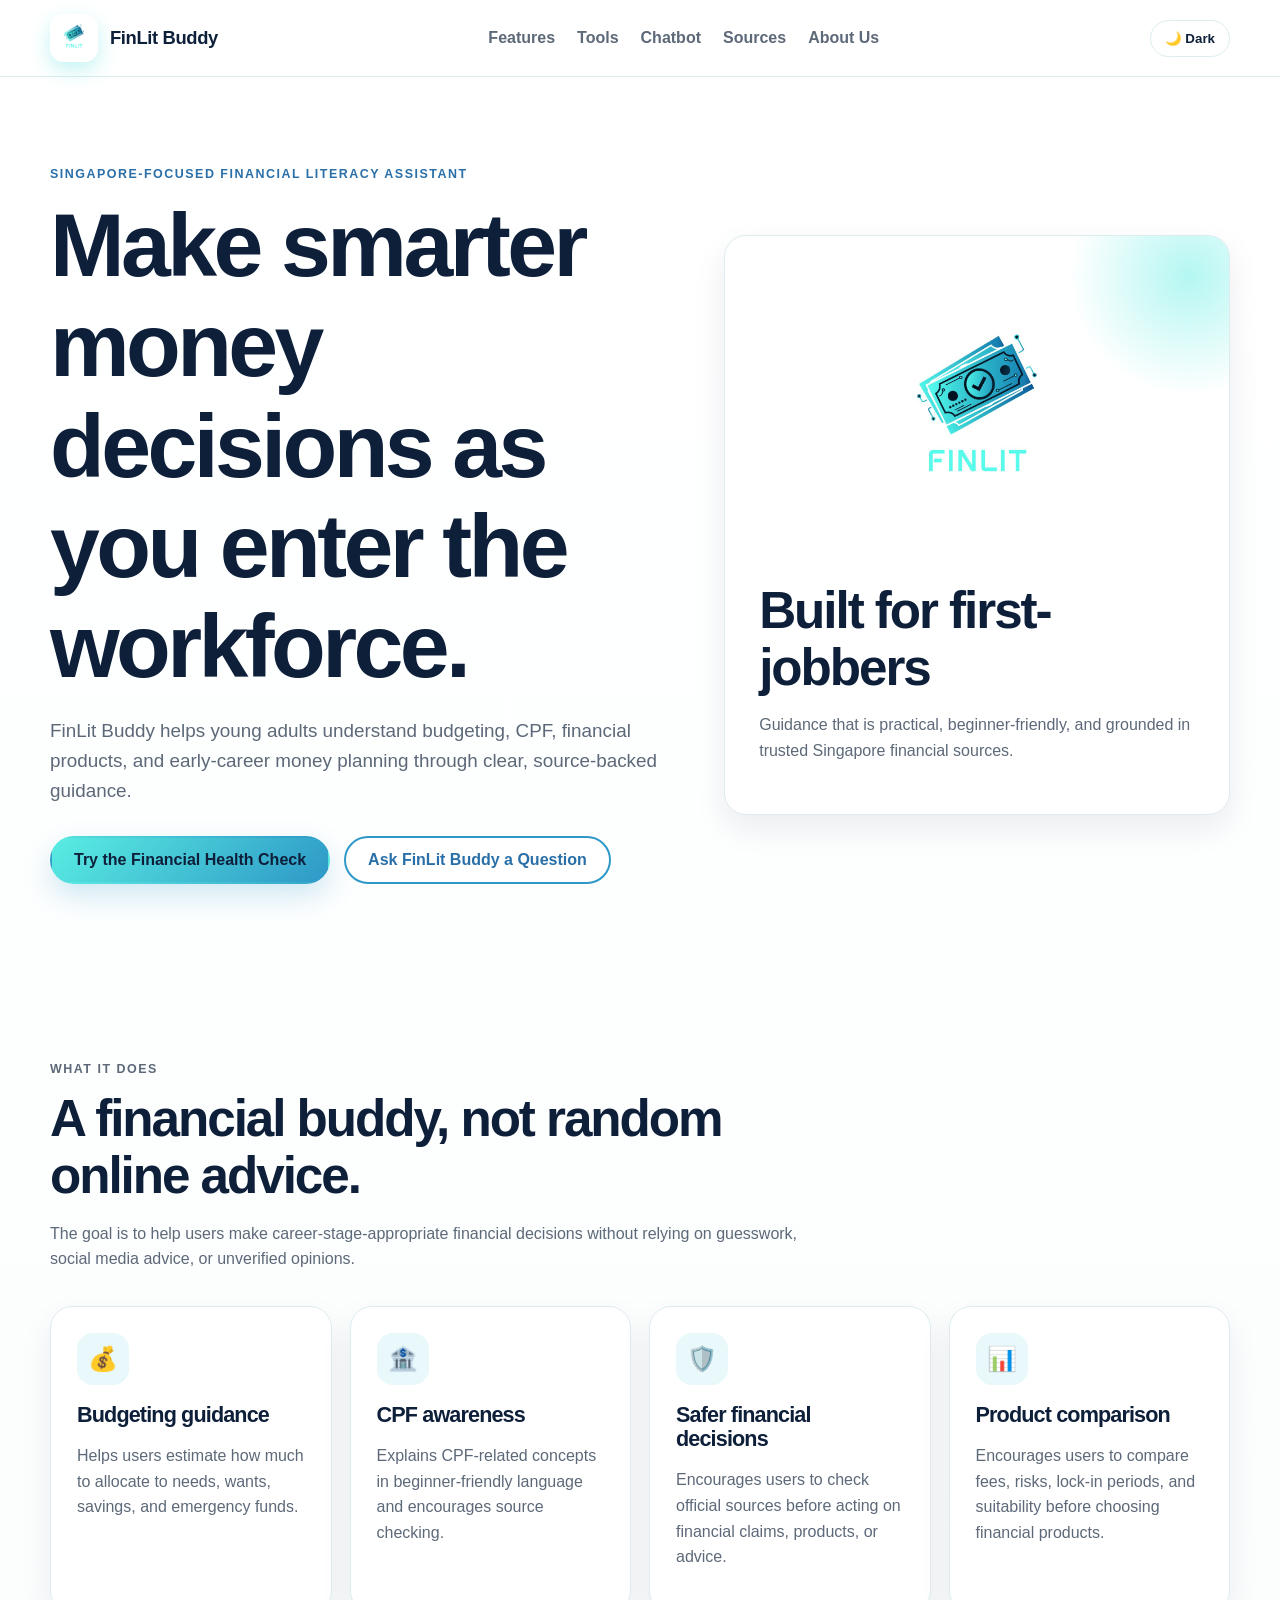
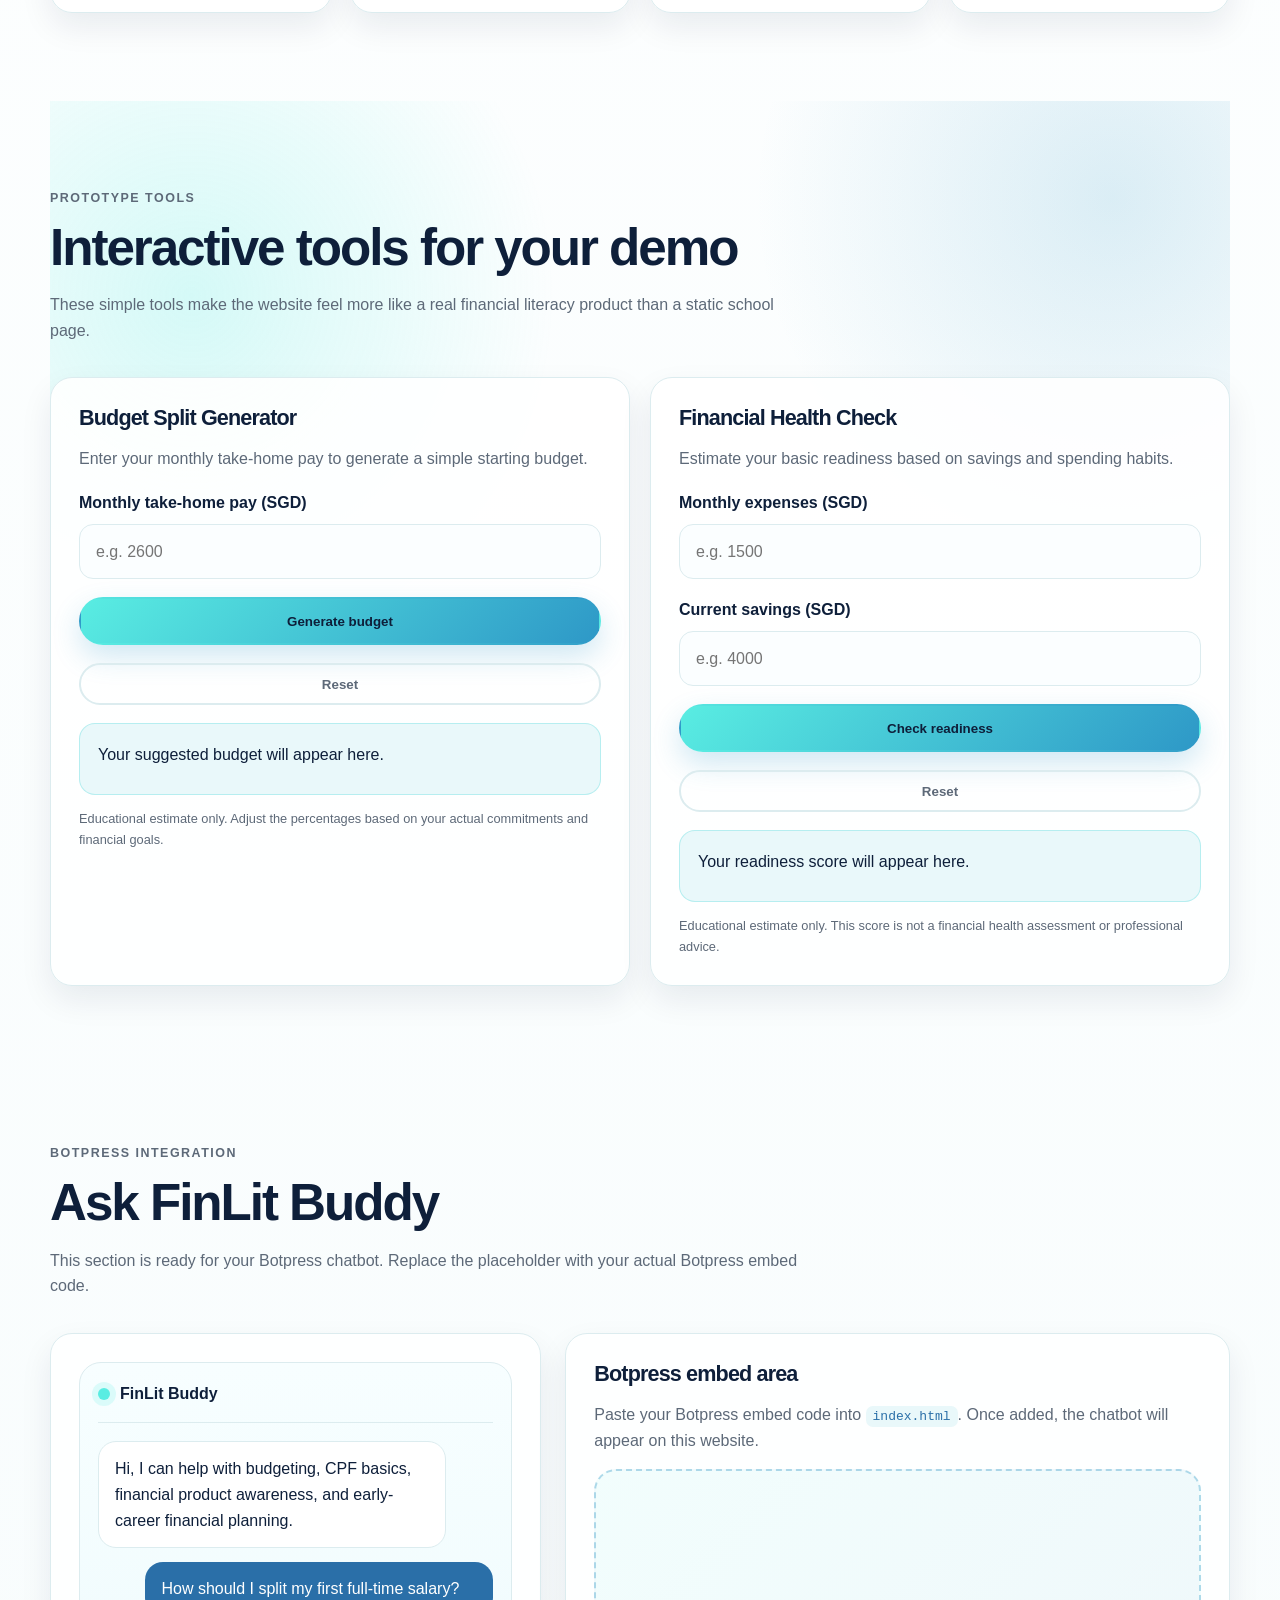
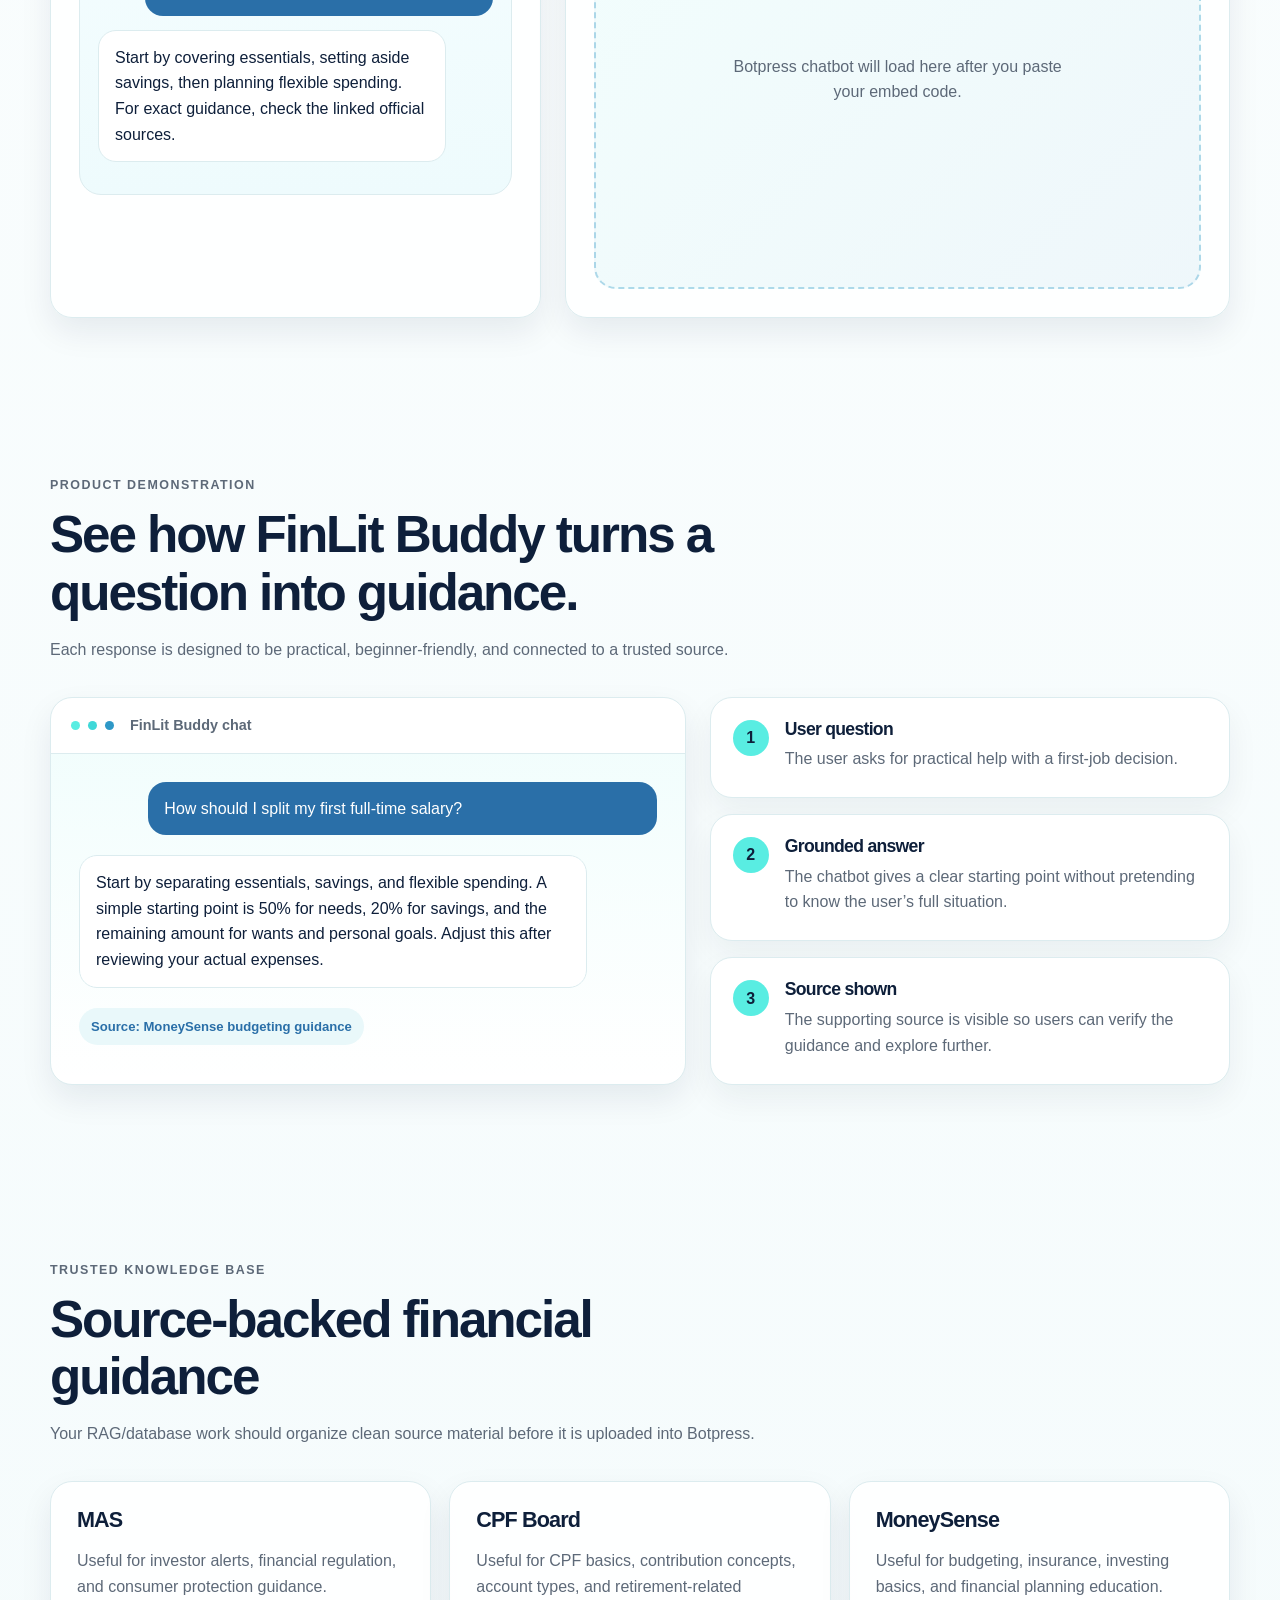
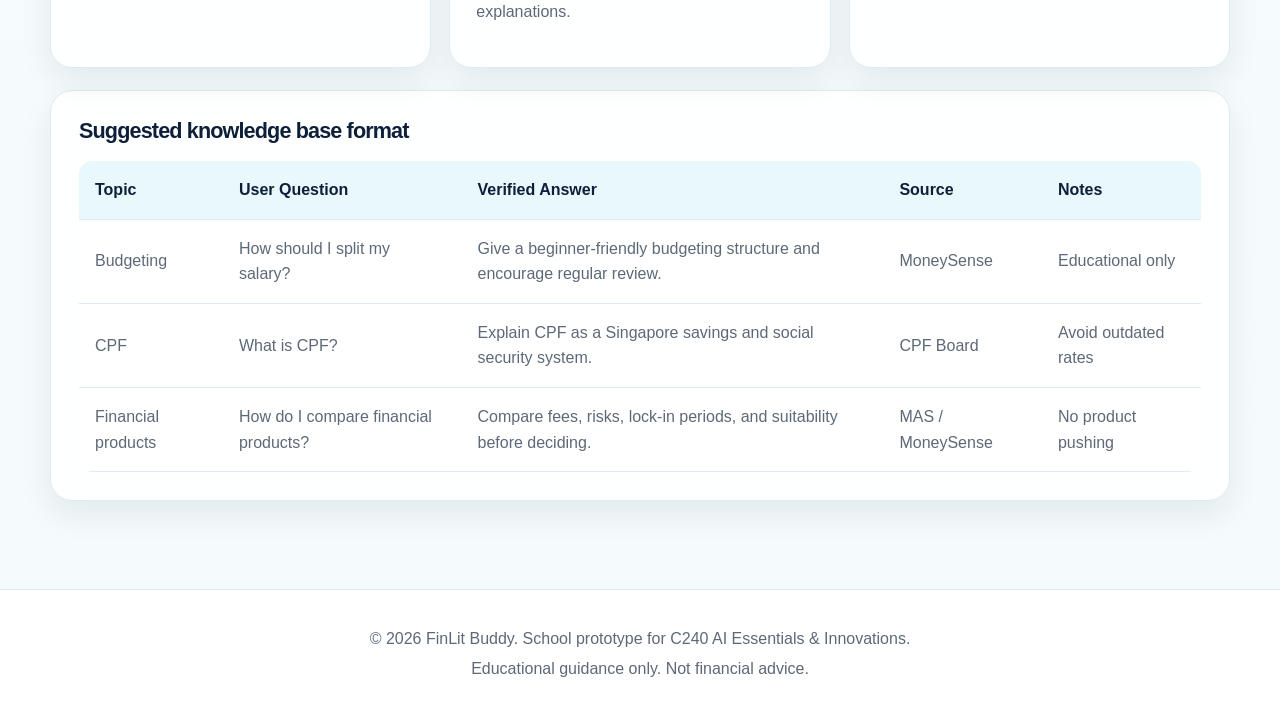
==== index.html @ a646dbee "Update 1.1" ====
<!doctype html>
<html lang="en">
  <head>
    <meta charset="UTF-8" />
    <meta name="viewport" content="width=device-width, initial-scale=1.0" />

    <title>FinLit Buddy | Financial Literacy Assistant</title>

    <meta
      name="description"
      content="FinLit Buddy helps young adults in Singapore make clearer financial decisions using trusted guidance on budgeting, CPF, scams, and financial products."
    />

    <link rel="stylesheet" href="styles.css" />

    <!--
    BOTPRESS EMBED INSTRUCTIONS:
    1. Open your Botpress bot.
    2. Go to Webchat > Deploy Settings.
    3. Copy your embed code.
    4. Paste the embed scripts here before </head>, or paste them in the chatbot section below.

    Example format:
    <script src="https://cdn.botpress.cloud/webchat/v3.3/inject.js"></script>
    <script src="https://files.bpcontent.cloud/...your-bot-config.js" defer></script>
  --></head>

  <body>
    <header class="site-header">
      <nav class="navbar">
        <a href="index.html" class="brand">
          <img
            src="assets/finlit-logo.jpg"
            alt="FinLit Buddy logo"
            class="brand-logo"
          />
          <span>FinLit Buddy</span>
        </a>

        <div class="nav-links" id="navLinks">
          <a href="index.html#features">Features</a>
          <a href="index.html#tools">Tools</a>
          <a href="index.html#chatbot">Chatbot</a>
          <a href="index.html#sources">Sources</a>
          <a href="about.html">About Us</a>
        </div>

        <button
          class="theme-toggle"
          id="themeToggle"
          type="button"
          aria-label="Toggle dark mode"
        >
          🌙 Dark
        </button>

        <button
          class="nav-toggle"
          id="navToggle"
          type="button"
          aria-label="Toggle navigation"
        >
          ☰
        </button>
      </nav>
    </header>

    <main>
      <section id="home" class="hero section">
        <div class="hero-content">
          <p class="eyebrow">Singapore-focused financial literacy assistant</p>

          <h1>Make smarter money decisions as you enter the workforce.</h1>

          <p class="hero-text">
            FinLit Buddy helps young adults understand budgeting, CPF, financial
            products, and early-career money planning through clear,
            source-backed guidance.
          </p>

          <div class="hero-actions">
            <a href="#tools" class="btn btn-primary">Try the Financial Health Check</a>
            <a href="#chatbot" class="btn btn-outline">Ask FinLit Buddy a Question</a>
          </div>
        </div>

        <div class="hero-card">
          <img src="assets/finlit-logo.jpg" alt="FinLit Buddy logo preview" />

          <div>
            <h2>Built for first-jobbers</h2>
            <p>
              Guidance that is practical, beginner-friendly, and grounded in
              trusted Singapore financial sources.
            </p>
          </div>
        </div>
      </section>

      <section id="features" class="section">
        <div class="section-heading">
          <p class="eyebrow">What it does</p>

          <h2>A financial buddy, not random online advice.</h2>

          <p>
            The goal is to help users make career-stage-appropriate financial
            decisions without relying on guesswork, social media advice, or
            unverified opinions.
          </p>
        </div>

        <div class="feature-grid">
          <article class="feature-card">
            <div class="icon">💰</div>
            <h3>Budgeting guidance</h3>
            <p>
              Helps users estimate how much to allocate to needs, wants,
              savings, and emergency funds.
            </p>
          </article>

          <article class="feature-card">
            <div class="icon">🏦</div>
            <h3>CPF awareness</h3>
            <p>
              Explains CPF-related concepts in beginner-friendly language and
              encourages source checking.
            </p>
          </article>

          <article class="feature-card">
            <div class="icon">🛡️</div>
            <h3>Safer financial decisions</h3>
            <p>
              Encourages users to check official sources before acting on
              financial claims, products, or advice.
            </p>
          </article>

          <article class="feature-card">
            <div class="icon">📊</div>
            <h3>Product comparison</h3>
            <p>
              Encourages users to compare fees, risks, lock-in periods, and
              suitability before choosing financial products.
            </p>
          </article>
        </div>
      </section>

      <section id="tools" class="section split-section">
        <div class="section-heading">
          <p class="eyebrow">Prototype tools</p>

          <h2>Interactive tools for your demo</h2>

          <p>
            These simple tools make the website feel more like a real financial
            literacy product than a static school page.
          </p>
        </div>

        <div class="tool-grid two-tools">
          <article class="tool-card">
            <h3>Budget Split Generator</h3>

            <p>
              Enter your monthly take-home pay to generate a simple starting
              budget.
            </p>

            <label for="incomeInput">Monthly take-home pay (SGD)</label>
            <input
              type="number"
              id="incomeInput"
              placeholder="e.g. 2600"
              min="0"
            />

            <button
              class="btn btn-primary full-width"
              onclick="calculateBudget()"
            >
              Generate budget
            </button>

            <button
              class="btn btn-secondary full-width"
              type="button"
              onclick="resetBudget()"
            >
              Reset
            </button>

            <div class="result-box" id="budgetResult">
              Your suggested budget will appear here.
            </div>

            <p class="tool-disclaimer">
              Educational estimate only. Adjust the percentages based on your
              actual commitments and financial goals.
            </p>
          </article>

          <article class="tool-card">
            <h3>Financial Health Check</h3>

            <p>
              Estimate your basic readiness based on savings and spending
              habits.
            </p>

            <label for="expenseInput">Monthly expenses (SGD)</label>
            <input
              type="number"
              id="expenseInput"
              placeholder="e.g. 1500"
              min="0"
            />

            <label for="savingInput">Current savings (SGD)</label>
            <input
              type="number"
              id="savingInput"
              placeholder="e.g. 4000"
              min="0"
            />

            <button
              class="btn btn-primary full-width"
              onclick="calculateHealth()"
            >
              Check readiness
            </button>

            <button
              class="btn btn-secondary full-width"
              type="button"
              onclick="resetHealth()"
            >
              Reset
            </button>

            <div class="result-box" id="healthResult">
              Your readiness score will appear here.
            </div>

            <p class="tool-disclaimer">
              Educational estimate only. This score is not a financial health
              assessment or professional advice.
            </p>
          </article>
        </div>
      </section>

      <section id="chatbot" class="section chatbot-section">
        <div class="section-heading">
          <p class="eyebrow">Botpress integration</p>

          <h2>Ask FinLit Buddy</h2>

          <p>
            This section is ready for your Botpress chatbot. Replace the
            placeholder with your actual Botpress embed code.
          </p>
        </div>

        <div class="chatbot-layout">
          <div class="chat-preview">
            <div class="chat-window">
              <div class="chat-header">
                <span class="status-dot"></span>
                <strong>FinLit Buddy</strong>
              </div>

              <div class="chat-message bot">
                Hi, I can help with budgeting, CPF basics, financial product
                awareness, and early-career financial planning.
              </div>

              <div class="chat-message user">
                How should I split my first full-time salary?
              </div>

              <div class="chat-message bot">
                Start by covering essentials, setting aside savings, then
                planning flexible spending. For exact guidance, check the linked
                official sources.
              </div>
            </div>
          </div>

          <div class="embed-card">
            <h3>Botpress embed area</h3>

            <p>
              Paste your Botpress embed code into <code>index.html</code>. Once
              added, the chatbot will appear on this website.
            </p>

            <div id="webchat-container" class="botpress-container">
              <p class="placeholder-text">
                Botpress chatbot will load here after you paste your embed code.
              </p>
            </div>

            <!--
            INLINE BOTPRESS EMBED OPTION:
            Paste your Botpress embed code here if you want it to appear inside this section.

            Example:
            <script src="https://cdn.botpress.cloud/webchat/v3.3/inject.js"></script>
            <script src="https://files.bpcontent.cloud/...your-bot-config.js" defer></script>
          --></div>
        </div>
      </section>

      <section id="demo" class="section demo-section">
        <div class="section-heading">
          <p class="eyebrow">Product demonstration</p>

          <h2>See how FinLit Buddy turns a question into guidance.</h2>

          <p>
            Each response is designed to be practical, beginner-friendly, and
            connected to a trusted source.
          </p>
        </div>

        <div class="demo-layout">
          <div class="demo-visual">
            <div class="demo-browser-bar">
              <span></span><span></span><span></span>
              <strong>FinLit Buddy chat</strong>
            </div>

            <div class="demo-chat">
              <div class="chat-message user">
                How should I split my first full-time salary?
              </div>

              <div class="chat-message bot">
                Start by separating essentials, savings, and flexible spending.
                A simple starting point is 50% for needs, 20% for savings, and
                the remaining amount for wants and personal goals. Adjust this
                after reviewing your actual expenses.
              </div>

              <div class="source-chip">Source: MoneySense budgeting guidance</div>
            </div>
          </div>

          <div class="demo-details">
            <article class="demo-step">
              <span class="demo-step-number">1</span>
              <div>
                <h3>User question</h3>
                <p>The user asks for practical help with a first-job decision.</p>
              </div>
            </article>

            <article class="demo-step">
              <span class="demo-step-number">2</span>
              <div>
                <h3>Grounded answer</h3>
                <p>The chatbot gives a clear starting point without pretending to know the user’s full situation.</p>
              </div>
            </article>

            <article class="demo-step">
              <span class="demo-step-number">3</span>
              <div>
                <h3>Source shown</h3>
                <p>The supporting source is visible so users can verify the guidance and explore further.</p>
              </div>
            </article>
          </div>
        </div>
      </section>

      <section id="sources" class="section sources-section">
        <div class="section-heading">
          <p class="eyebrow">Trusted knowledge base</p>

          <h2>Source-backed financial guidance</h2>

          <p>
            Your RAG/database work should organize clean source material before
            it is uploaded into Botpress.
          </p>
        </div>

        <div class="source-grid">
          <article class="source-card">
            <h3>MAS</h3>
            <p>
              Useful for investor alerts, financial regulation, and consumer
              protection guidance.
            </p>
          </article>

          <article class="source-card">
            <h3>CPF Board</h3>
            <p>
              Useful for CPF basics, contribution concepts, account types, and
              retirement-related explanations.
            </p>
          </article>

          <article class="source-card">
            <h3>MoneySense</h3>
            <p>
              Useful for budgeting, insurance, investing basics, and financial
              planning education.
            </p>
          </article>
        </div>

        <div class="rag-box">
          <h3>Suggested knowledge base format</h3>

          <div class="table-wrap">
            <table>
              <thead>
                <tr>
                  <th>Topic</th>
                  <th>User Question</th>
                  <th>Verified Answer</th>
                  <th>Source</th>
                  <th>Notes</th>
                </tr>
              </thead>

              <tbody>
                <tr>
                  <td>Budgeting</td>
                  <td>How should I split my salary?</td>
                  <td>
                    Give a beginner-friendly budgeting structure and encourage
                    regular review.
                  </td>
                  <td>MoneySense</td>
                  <td>Educational only</td>
                </tr>

                <tr>
                  <td>CPF</td>
                  <td>What is CPF?</td>
                  <td>
                    Explain CPF as a Singapore savings and social security
                    system.
                  </td>
                  <td>CPF Board</td>
                  <td>Avoid outdated rates</td>
                </tr>

                <tr>
                  <td>Financial products</td>
                  <td>How do I compare financial products?</td>
                  <td>
                    Compare fees, risks, lock-in periods, and suitability before
                    deciding.
                  </td>
                  <td>MAS / MoneySense</td>
                  <td>No product pushing</td>
                </tr>
              </tbody>
            </table>
          </div>
        </div>
      </section>
    </main>

    <footer class="site-footer">
      <p>
        © 2026 FinLit Buddy. School prototype for C240 AI Essentials &
        Innovations.
      </p>
      <p>Educational guidance only. Not financial advice.</p>
    </footer>

    <script src="script.js"></script>
  </body>
</html>
---- styles.css ----
:root {
  --primary: #59EDE2;
  --secondary: #3FD8D8;
  --accent: #2E98C7;
  --accent-dark: #2A6FA8;
  --text-dark: #0E1F3A;
  --text-muted: #5D6978;
  --bg-light: #F4FBFC;
  --bg-soft: #E9F8FA;
  --white: #FFFFFF;
  --line: #DCECEF;
  --shadow: 0 18px 45px rgba(14, 31, 58, 0.12);
  --radius: 22px;
}

[data-theme="dark"] {
  --primary: #59EDE2;
  --secondary: #3FD8D8;
  --accent: #2E98C7;
  --accent-dark: #7ADFFF;
  --text-dark: #F4FBFC;
  --text-muted: #B8C5D1;
  --bg-light: #07111F;
  --bg-soft: #102A3A;
  --white: #0B1728;
  --line: rgba(89, 237, 226, 0.18);
  --shadow: 0 18px 45px rgba(0, 0, 0, 0.35);
}

* {
  box-sizing: border-box;
}

html {
  scroll-behavior: smooth;
}

body {
  margin: 0;
  font-family: Arial, Helvetica, sans-serif;
  background: linear-gradient(180deg, #ffffff 0%, var(--bg-light) 100%);
  color: var(--text-dark);
  line-height: 1.6;
}

[data-theme="dark"] body {
  background: linear-gradient(180deg, #06111F 0%, #0B1728 100%);
}

a {
  color: inherit;
  text-decoration: none;
}

img {
  max-width: 100%;
}

.site-header {
  position: sticky;
  top: 0;
  z-index: 20;
  background: rgba(255, 255, 255, 0.88);
  backdrop-filter: blur(16px);
  border-bottom: 1px solid var(--line);
}

[data-theme="dark"] .site-header {
  background: rgba(11, 23, 40, 0.9);
}

.navbar {
  width: min(1180px, calc(100% - 32px));
  margin: 0 auto;
  min-height: 76px;
  display: flex;
  align-items: center;
  justify-content: space-between;
  gap: 16px;
}

.brand {
  display: flex;
  align-items: center;
  gap: 12px;
  font-weight: 800;
  font-size: 1.15rem;
  letter-spacing: -0.02em;
}

.brand-logo {
  width: 48px;
  height: 48px;
  object-fit: cover;
  border-radius: 14px;
  box-shadow: 0 8px 20px rgba(63, 216, 216, 0.3);
}

.nav-links {
  display: flex;
  align-items: center;
  gap: 22px;
  font-weight: 700;
  color: var(--text-muted);
}

.nav-links a:hover {
  color: var(--accent-dark);
}

.nav-toggle {
  display: none;
  border: 0;
  background: var(--bg-soft);
  color: var(--text-dark);
  font-size: 1.35rem;
  padding: 8px 12px;
  border-radius: 12px;
  cursor: pointer;
}

.theme-toggle {
  border: 1px solid var(--line);
  background: var(--white);
  color: var(--text-dark);
  font-weight: 800;
  padding: 10px 14px;
  border-radius: 999px;
  cursor: pointer;
  transition: 0.2s ease;
  white-space: nowrap;
}

.theme-toggle:hover {
  background: var(--bg-soft);
  transform: translateY(-1px);
}

.section {
  width: min(1180px, calc(100% - 32px));
  margin: 0 auto;
  padding: 88px 0;
}

.hero {
  display: grid;
  grid-template-columns: 1.1fr 0.9fr;
  gap: 56px;
  align-items: center;
  min-height: calc(100vh - 76px);
}

.eyebrow {
  margin: 0 0 10px;
  text-transform: uppercase;
  letter-spacing: 0.12em;
  font-weight: 800;
  font-size: 0.78rem;
  color: var(--accent-dark);
}

h1,
h2,
h3 {
  line-height: 1.12;
  margin: 0;
  letter-spacing: -0.04em;
}

h1 {
  font-size: clamp(2.7rem, 7vw, 5.6rem);
  max-width: 850px;
}

h2 {
  font-size: clamp(2rem, 4vw, 3.4rem);
}

h3 {
  font-size: 1.35rem;
}

.hero-text,
.section-heading p,
.feature-card p,
.tool-card p,
.source-card p,
.embed-card p,
.hero-card p,
.site-footer p,
.value-card p,
.team-card p,
.mission-box p {
  color: var(--text-muted);
}

.hero-text {
  font-size: 1.18rem;
  max-width: 700px;
}

.hero-actions {
  display: flex;
  gap: 14px;
  flex-wrap: wrap;
  margin-top: 30px;
}

.btn {
  display: inline-flex;
  justify-content: center;
  align-items: center;
  min-height: 48px;
  padding: 0 22px;
  border-radius: 999px;
  border: 2px solid transparent;
  font-weight: 800;
  cursor: pointer;
  transition: 0.2s ease;
}

.btn-primary {
  background: linear-gradient(135deg, var(--primary), var(--accent));
  color: #0E1F3A;
  box-shadow: 0 12px 28px rgba(46, 152, 199, 0.22);
}

.btn-primary:hover {
  transform: translateY(-2px);
  box-shadow: 0 16px 34px rgba(46, 152, 199, 0.28);
}

.btn-outline {
  border-color: var(--accent);
  color: var(--accent-dark);
  background: var(--white);
}

[data-theme="dark"] .btn-outline {
  background: transparent;
  color: var(--primary);
}

.btn-outline:hover {
  background: var(--bg-soft);
}

.btn-secondary {
  margin-top: 10px;
  min-height: 42px;
  border-color: var(--line);
  background: transparent;
  color: var(--text-muted);
}

.btn-secondary:hover {
  background: var(--bg-soft);
  color: var(--text-dark);
}

.full-width {
  width: 100%;
}

.hero-card,
.feature-card,
.tool-card,
.source-card,
.embed-card,
.rag-box,
.chat-preview,
.value-card,
.team-card,
.about-logo-card,
.mission-box {
  background: rgba(255, 255, 255, 0.9);
  border: 1px solid var(--line);
  border-radius: var(--radius);
  box-shadow: 0 14px 32px rgba(14, 31, 58, 0.08);
}

[data-theme="dark"] .hero-card,
[data-theme="dark"] .feature-card,
[data-theme="dark"] .tool-card,
[data-theme="dark"] .source-card,
[data-theme="dark"] .embed-card,
[data-theme="dark"] .rag-box,
[data-theme="dark"] .chat-preview,
[data-theme="dark"] .value-card,
[data-theme="dark"] .team-card,
[data-theme="dark"] .about-logo-card,
[data-theme="dark"] .mission-box {
  background: rgba(11, 23, 40, 0.92);
}

.hero-card {
  padding: 34px;
  position: relative;
  overflow: hidden;
}

.hero-card::before {
  content: "";
  position: absolute;
  width: 260px;
  height: 260px;
  right: -90px;
  top: -90px;
  background: radial-gradient(circle, rgba(89, 237, 226, 0.45), transparent 65%);
}

.hero-card img {
  display: block;
  width: min(360px, 100%);
  margin: 0 auto 24px;
  border-radius: 24px;
}

.section-heading {
  max-width: 760px;
  margin-bottom: 34px;
}

.feature-grid,
.source-grid,
.value-grid {
  display: grid;
  gap: 18px;
}

.feature-grid {
  grid-template-columns: repeat(4, 1fr);
}

.source-grid,
.value-grid {
  grid-template-columns: repeat(3, 1fr);
}

.feature-card,
.source-card,
.value-card,
.team-card {
  padding: 26px;
}

.icon {
  width: 52px;
  height: 52px;
  display: grid;
  place-items: center;
  border-radius: 16px;
  background: var(--bg-soft);
  margin-bottom: 18px;
  font-size: 1.5rem;
}

.split-section {
  background:
    radial-gradient(circle at 12% 20%, rgba(89, 237, 226, 0.24), transparent 28%),
    radial-gradient(circle at 90% 10%, rgba(46, 152, 199, 0.16), transparent 26%);
}

.tool-grid {
  display: grid;
  grid-template-columns: repeat(2, 1fr);
  gap: 20px;
}

.tool-card {
  padding: 28px;
}

label {
  display: block;
  margin-top: 18px;
  margin-bottom: 8px;
  font-weight: 800;
}

input,
textarea {
  width: 100%;
  border: 1px solid var(--line);
  border-radius: 14px;
  padding: 14px 16px;
  font: inherit;
  color: var(--text-dark);
  background: #fbfeff;
  outline: none;
}

[data-theme="dark"] input,
[data-theme="dark"] textarea {
  background: #07111F;
  color: var(--text-dark);
}

input:focus,
textarea:focus {
  border-color: var(--accent);
  box-shadow: 0 0 0 4px rgba(89, 237, 226, 0.18);
}

.tool-card .btn {
  margin-top: 18px;
}

.result-box {
  margin-top: 18px;
  padding: 18px;
  border-radius: 16px;
  background: var(--bg-soft);
  color: var(--text-dark);
  min-height: 72px;
  border: 1px solid rgba(63, 216, 216, 0.3);
}

.result-breakdown {
  display: grid;
  gap: 8px;
  margin: 14px 0;
}

.result-breakdown span {
  display: flex;
  justify-content: space-between;
  gap: 18px;
  padding-bottom: 8px;
  border-bottom: 1px solid var(--line);
}

.tool-disclaimer {
  margin: 14px 0 0;
  font-size: 0.8rem;
  color: var(--text-muted);
}

.score-meter {
  height: 10px;
  margin: 14px 0;
  overflow: hidden;
  border-radius: 999px;
  background: var(--line);
}

.score-meter span {
  display: block;
  height: 100%;
  border-radius: inherit;
  background: linear-gradient(90deg, var(--secondary), var(--accent));
}

.chatbot-section {
  padding-top: 70px;
}

.chatbot-layout {
  display: grid;
  grid-template-columns: 0.85fr 1.15fr;
  gap: 24px;
  align-items: stretch;
}

.chat-preview,
.embed-card {
  padding: 28px;
}

.chat-window {
  min-height: 420px;
  border-radius: 22px;
  background: linear-gradient(180deg, #f7feff, #eefbfd);
  border: 1px solid var(--line);
  padding: 18px;
}

[data-theme="dark"] .chat-window {
  background: linear-gradient(180deg, #102A3A, #07111F);
}

.chat-header {
  display: flex;
  align-items: center;
  gap: 10px;
  padding-bottom: 16px;
  border-bottom: 1px solid var(--line);
  margin-bottom: 18px;
}

.status-dot {
  width: 12px;
  height: 12px;
  background: var(--primary);
  border-radius: 999px;
  box-shadow: 0 0 0 6px rgba(89, 237, 226, 0.18);
}

.chat-message {
  max-width: 88%;
  padding: 14px 16px;
  border-radius: 18px;
  margin-bottom: 14px;
}

.chat-message.bot {
  background: var(--white);
  border: 1px solid var(--line);
}

.chat-message.user {
  margin-left: auto;
  background: var(--accent-dark);
  color: var(--white);
}

.botpress-container {
  min-height: 420px;
  border: 2px dashed rgba(46, 152, 199, 0.35);
  border-radius: 22px;
  background:
    linear-gradient(135deg, rgba(89, 237, 226, 0.08), rgba(46, 152, 199, 0.08)),
    var(--white);
  display: grid;
  place-items: center;
  text-align: center;
  padding: 28px;
}

[data-theme="dark"] .botpress-container {
  background:
    linear-gradient(135deg, rgba(89, 237, 226, 0.08), rgba(46, 152, 199, 0.12)),
    #07111F;
}

.placeholder-text {
  max-width: 360px;
}

.demo-section {
  padding-top: 70px;
}

.demo-layout {
  display: grid;
  grid-template-columns: 1.1fr 0.9fr;
  gap: 24px;
  align-items: stretch;
}

.demo-visual {
  overflow: hidden;
  border: 1px solid var(--line);
  border-radius: var(--radius);
  background: var(--white);
  box-shadow: 0 14px 32px rgba(14, 31, 58, 0.08);
}

.demo-browser-bar {
  display: flex;
  align-items: center;
  gap: 8px;
  padding: 16px 20px;
  color: var(--text-muted);
  border-bottom: 1px solid var(--line);
}

.demo-browser-bar span {
  width: 9px;
  height: 9px;
  border-radius: 50%;
  background: var(--primary);
}

.demo-browser-bar span:nth-child(2) { background: var(--secondary); }
.demo-browser-bar span:nth-child(3) { background: var(--accent); }

.demo-browser-bar strong {
  margin-left: 8px;
  font-size: 0.9rem;
}

.demo-chat {
  min-height: 330px;
  padding: 28px;
  background: linear-gradient(180deg, rgba(89, 237, 226, 0.08), transparent);
}

.demo-chat .chat-message {
  margin-bottom: 20px;
}

.source-chip {
  display: inline-flex;
  padding: 8px 12px;
  border-radius: 999px;
  background: var(--bg-soft);
  color: var(--accent-dark);
  font-size: 0.82rem;
  font-weight: 800;
}

.demo-details {
  display: grid;
  gap: 16px;
}

.demo-step {
  display: flex;
  gap: 16px;
  padding: 22px;
  border: 1px solid var(--line);
  border-radius: var(--radius);
  background: var(--white);
  box-shadow: 0 14px 32px rgba(14, 31, 58, 0.06);
}

.demo-step h3 {
  font-size: 1.1rem;
}

.demo-step p {
  margin: 7px 0 0;
  color: var(--text-muted);
}

.demo-step-number {
  display: grid;
  flex: 0 0 36px;
  height: 36px;
  place-items: center;
  border-radius: 50%;
  background: var(--primary);
  color: var(--text-dark);
  font-weight: 900;
}

.rag-box {
  margin-top: 22px;
  padding: 28px;
}

.table-wrap {
  overflow-x: auto;
  margin-top: 18px;
}

table {
  width: 100%;
  border-collapse: collapse;
  min-width: 720px;
  background: var(--white);
  border-radius: 14px;
  overflow: hidden;
}

[data-theme="dark"] table {
  background: #0B1728;
}

th,
td {
  text-align: left;
  padding: 16px;
  border-bottom: 1px solid var(--line);
}

th {
  background: var(--bg-soft);
  color: var(--text-dark);
}

[data-theme="dark"] th {
  background: #102A3A;
}

td {
  color: var(--text-muted);
}

/* About page */
.about-hero {
  display: grid;
  grid-template-columns: 1.15fr 0.85fr;
  gap: 42px;
  align-items: center;
  padding-top: 105px;
}

.about-logo-card {
  padding: 34px;
  text-align: center;
}

.about-logo-card img {
  width: min(340px, 100%);
  border-radius: 26px;
}

.about-section {
  padding-top: 64px;
}

.team-grid {
  display: grid;
  grid-template-columns: repeat(3, 1fr);
  gap: 18px;
}

.team-role {
  color: var(--accent-dark) !important;
  font-weight: 800;
  margin: 10px 0;
}

.mission-box {
  padding: 36px;
  background:
    linear-gradient(135deg, rgba(89, 237, 226, 0.16), rgba(46, 152, 199, 0.10)),
    var(--white);
}

[data-theme="dark"] .mission-box {
  background:
    linear-gradient(135deg, rgba(89, 237, 226, 0.08), rgba(46, 152, 199, 0.10)),
    rgba(11, 23, 40, 0.92);
}

.mission-box .btn {
  margin-top: 18px;
}

.site-footer {
  border-top: 1px solid var(--line);
  padding: 32px 16px;
  text-align: center;
  background: var(--white);
}

[data-theme="dark"] .site-footer {
  background: #07111F;
}

.site-footer p {
  margin: 4px 0;
}

code {
  background: var(--bg-soft);
  padding: 3px 7px;
  border-radius: 7px;
  color: var(--accent-dark);
}

@media (max-width: 980px) {
  .navbar {
    gap: 12px;
  }

  .nav-links {
    gap: 14px;
    font-size: 0.92rem;
  }
}

@media (max-width: 920px) {
  .hero,
  .chatbot-layout,
  .demo-layout,
  .tool-grid,
  .about-hero {
    grid-template-columns: 1fr;
  }

  .feature-grid {
    grid-template-columns: repeat(2, 1fr);
  }

  .source-grid,
  .value-grid,
  .team-grid {
    grid-template-columns: repeat(2, 1fr);
  }

  .hero {
    min-height: auto;
    padding-top: 70px;
  }
}

@media (max-width: 720px) {
  .nav-toggle {
    display: inline-flex;
  }

  .nav-links {
    position: absolute;
    top: 76px;
    left: 16px;
    right: 16px;
    display: none;
    flex-direction: column;
    align-items: flex-start;
    background: var(--white);
    border: 1px solid var(--line);
    border-radius: 18px;
    padding: 18px;
    box-shadow: var(--shadow);
  }

  [data-theme="dark"] .nav-links {
    background: var(--white);
  }

  .nav-links.active {
    display: flex;
  }

  .theme-toggle {
    margin-left: auto;
    padding: 8px 12px;
  }

  .section {
    padding: 64px 0;
  }

  .feature-grid,
  .source-grid,
  .value-grid,
  .team-grid {
    grid-template-columns: 1fr;
  }

  .hero-actions {
    flex-direction: column;
  }

  .btn {
    width: 100%;
  }
}
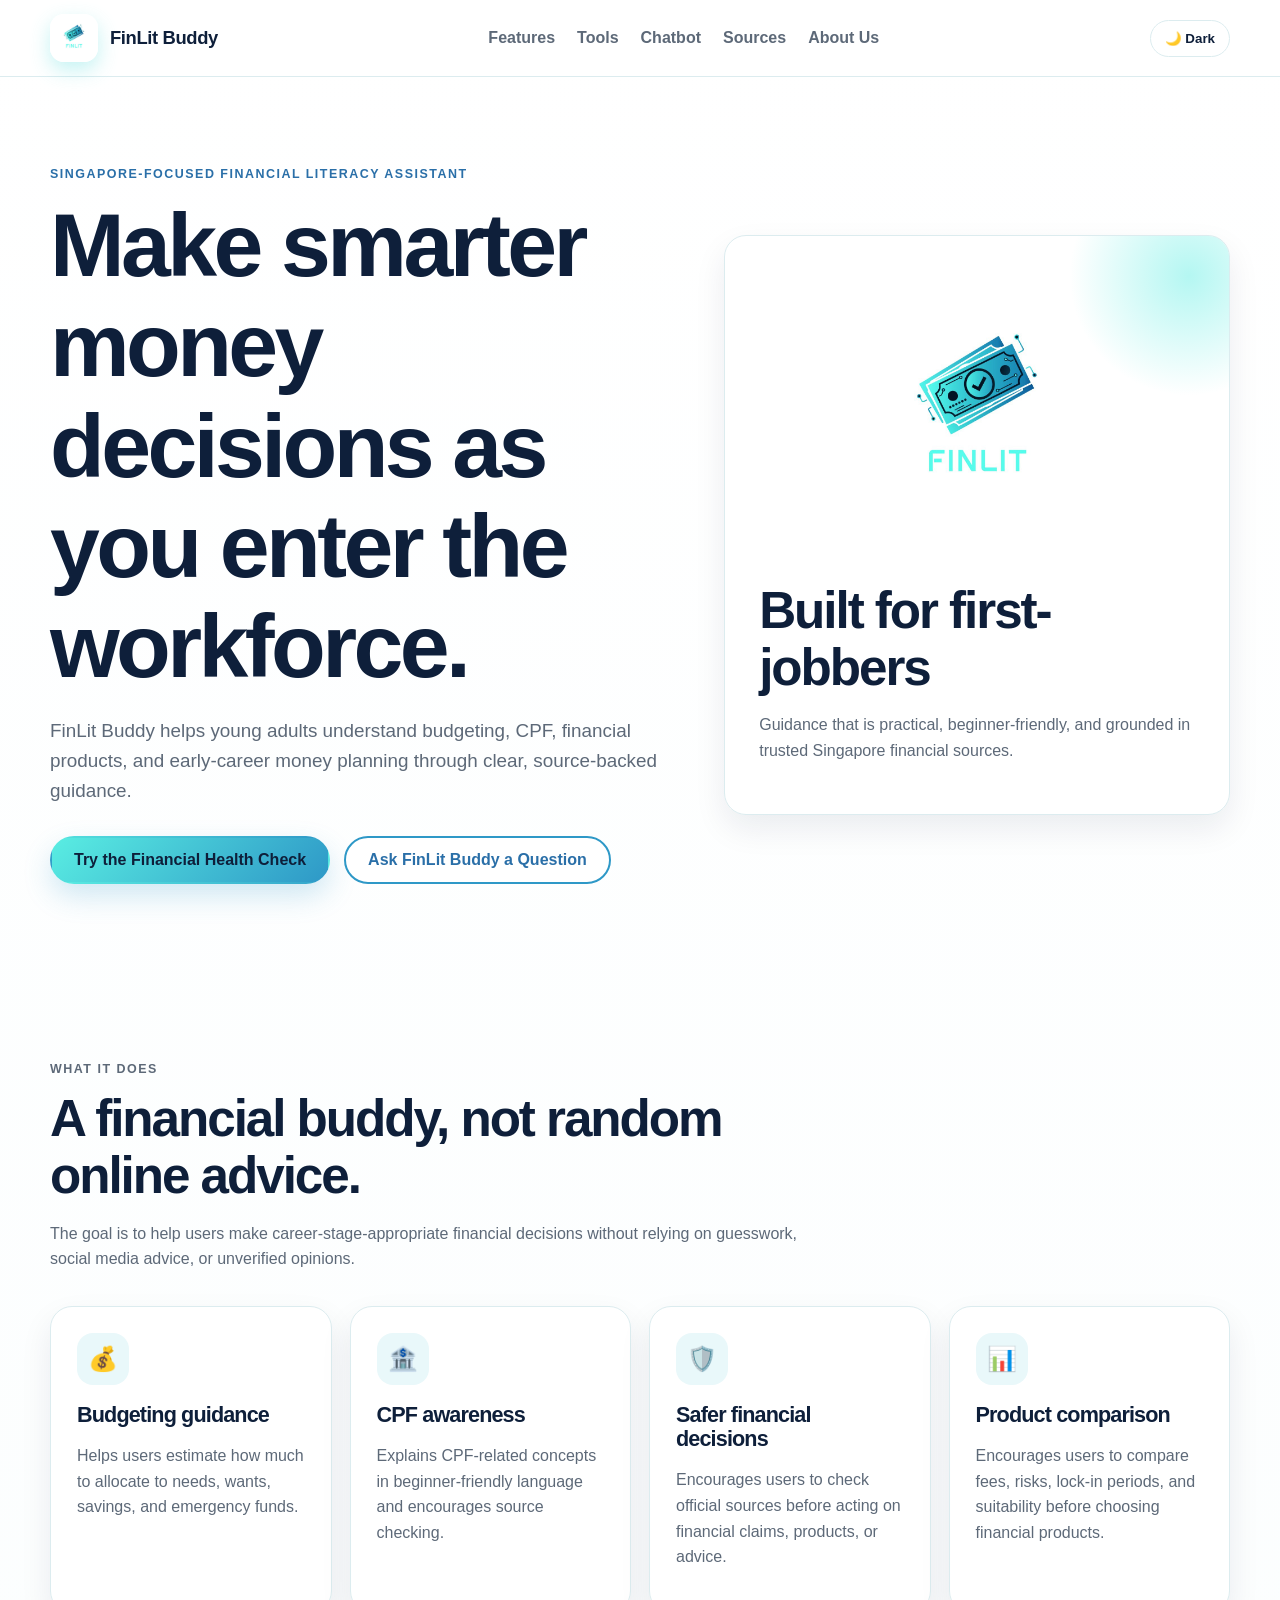
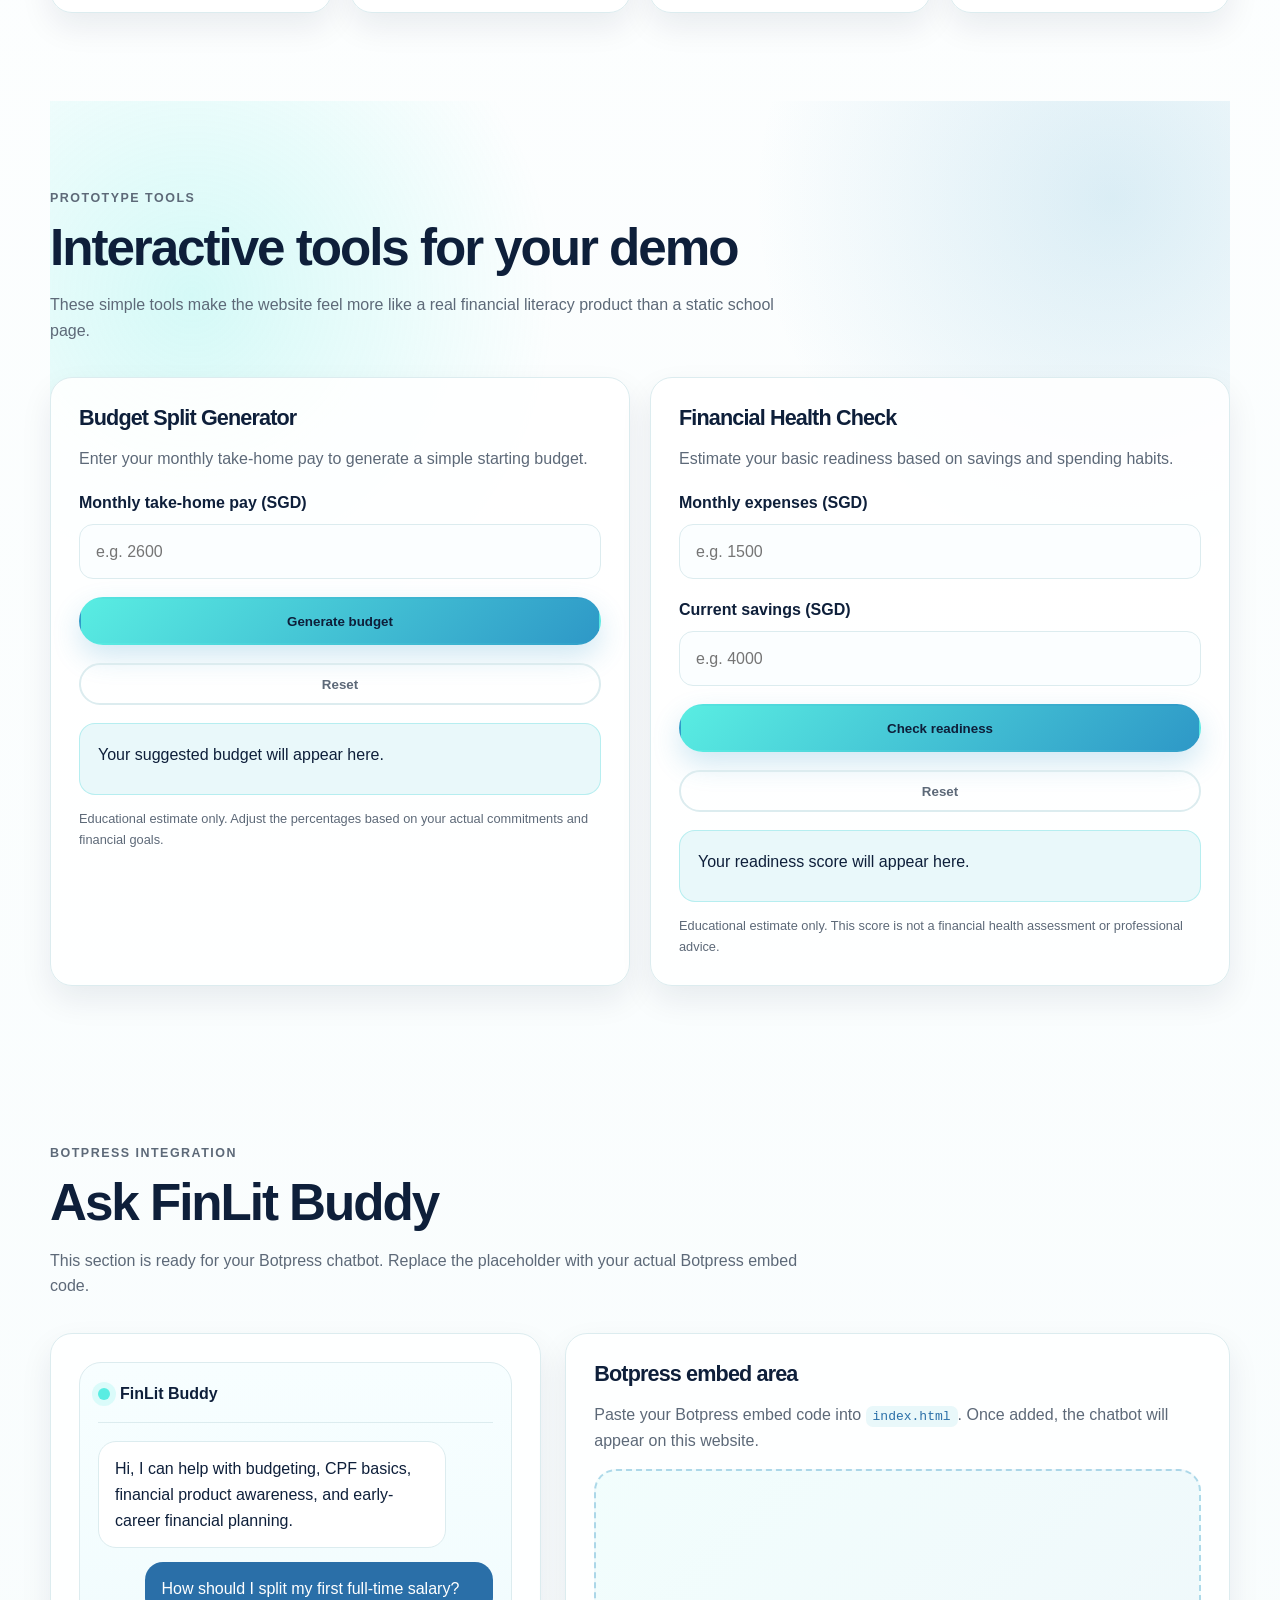
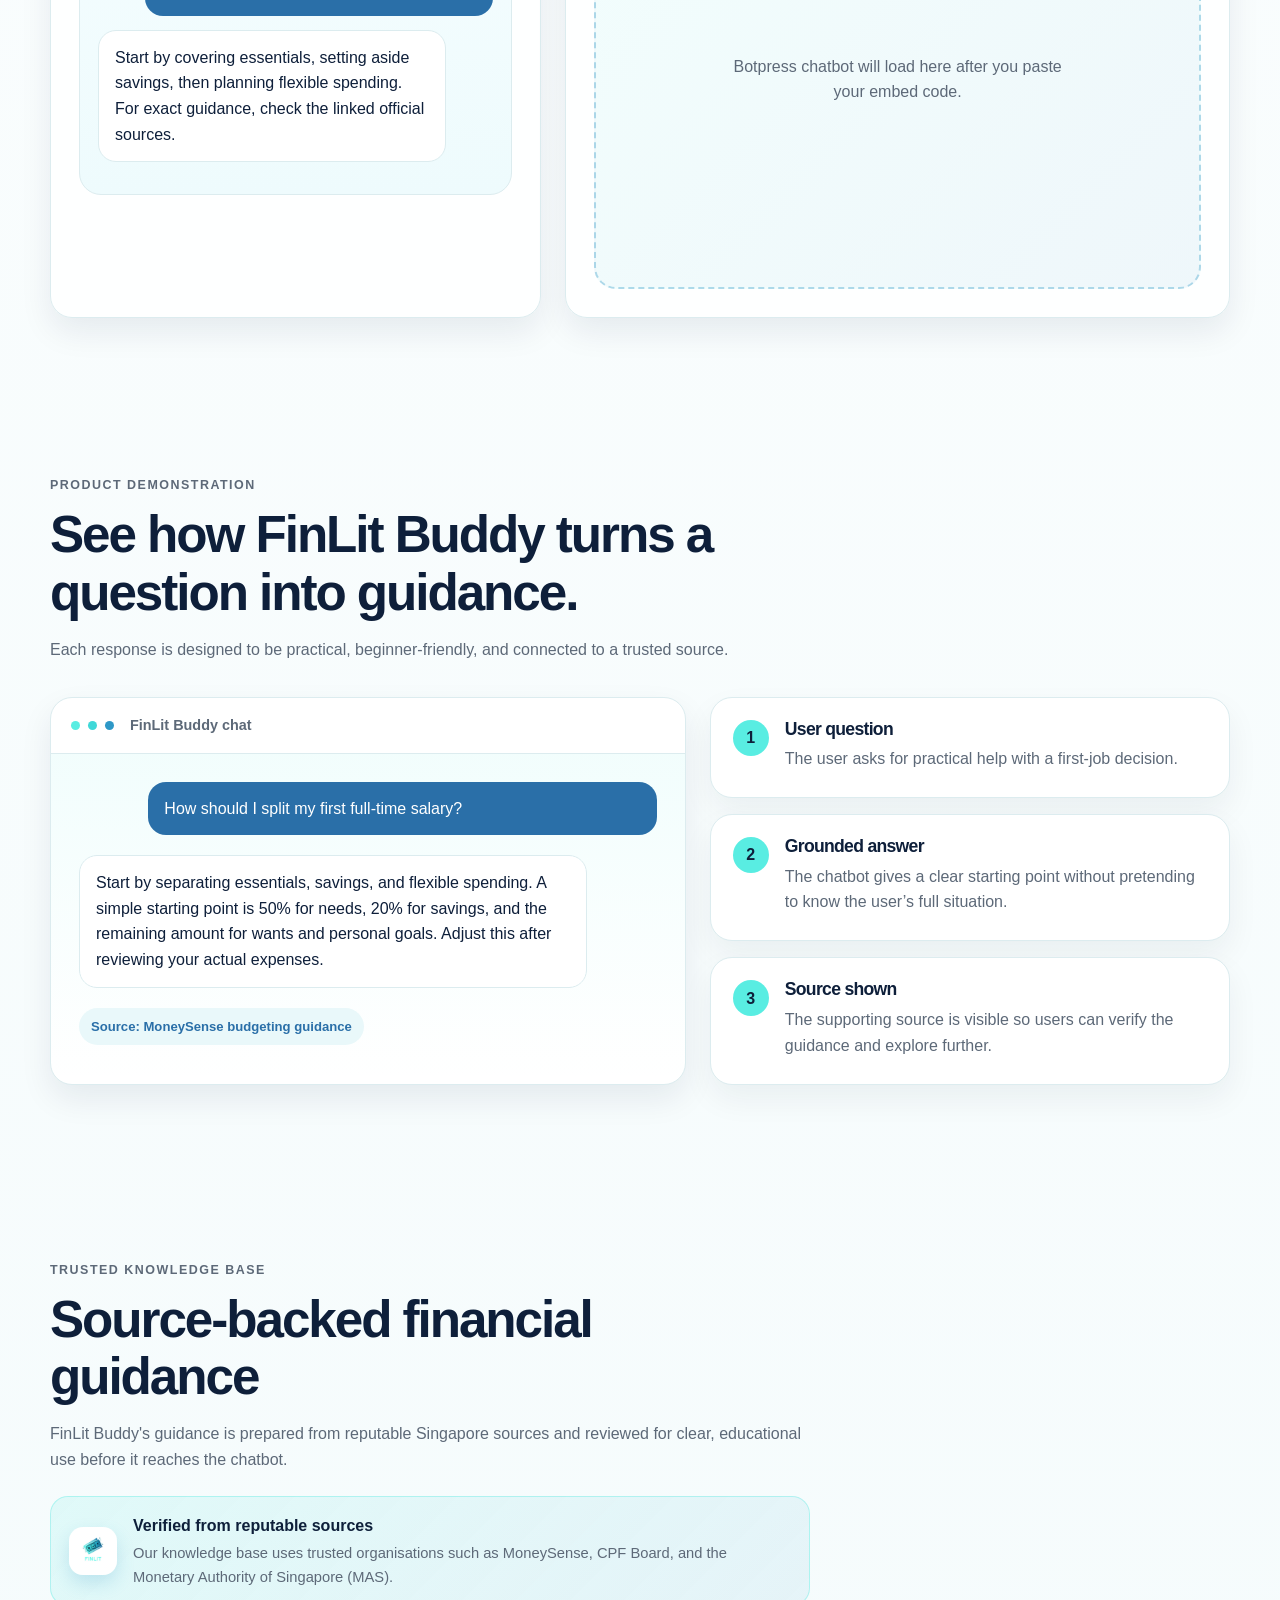
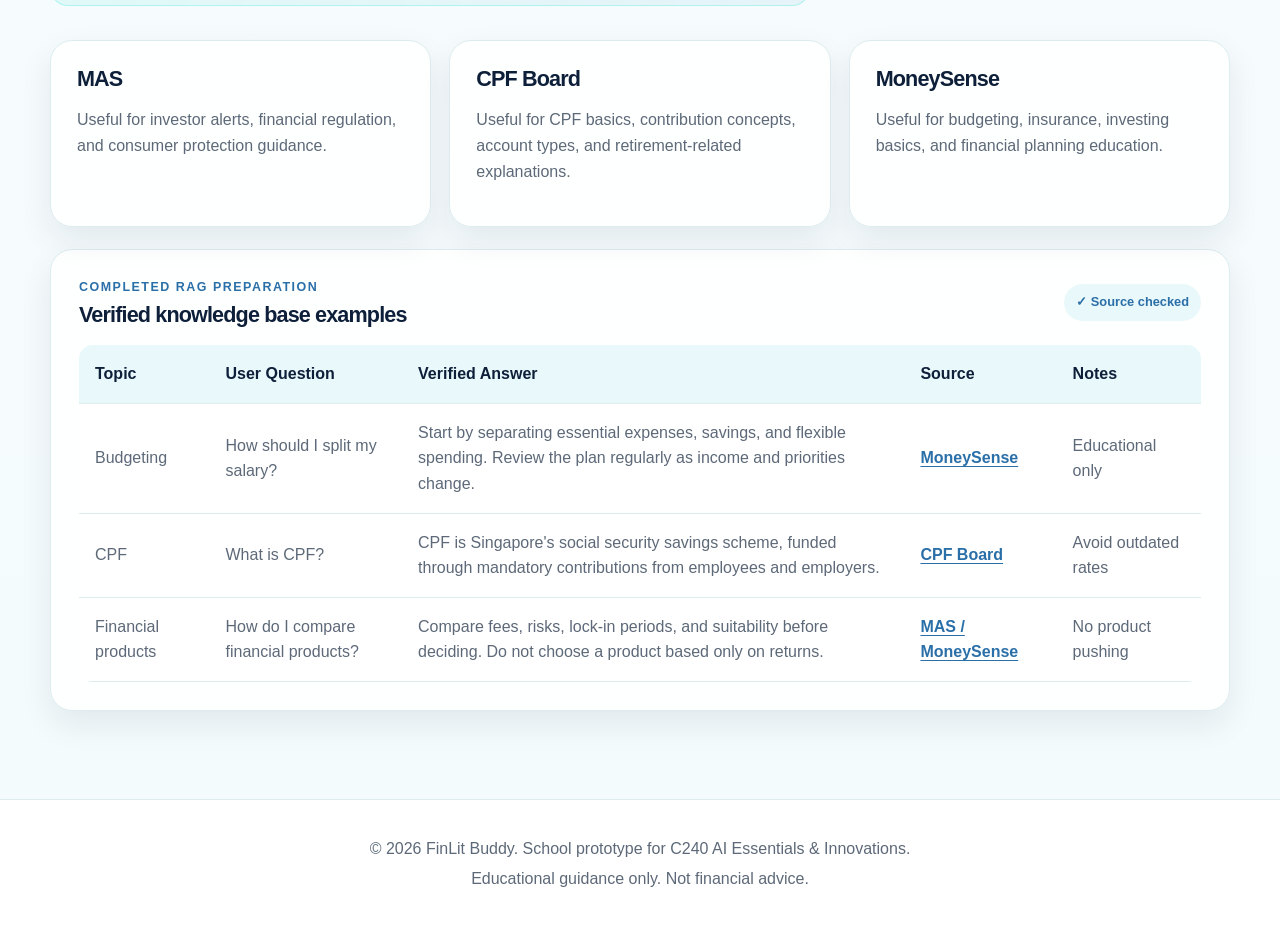
==== commit e1ae788e: "Source update 1.2" ====
--- a/index.html
+++ b/index.html
@@ -386,9 +386,26 @@
           <h2>Source-backed financial guidance</h2>
 
           <p>
-            Your RAG/database work should organize clean source material before
-            it is uploaded into Botpress.
+            FinLit Buddy's guidance is prepared from reputable Singapore
+            sources and reviewed for clear, educational use before it reaches
+            the chatbot.
           </p>
+
+          <div class="verification-banner">
+            <img
+              src="assets/finlit-logo.jpg"
+              alt="FinLit Buddy logo"
+              class="verification-logo"
+            />
+            <div>
+              <strong>Verified from reputable sources</strong>
+              <p>
+                Our knowledge base uses trusted organisations such as
+                MoneySense, CPF Board, and the Monetary Authority of Singapore
+                (MAS).
+              </p>
+            </div>
+          </div>
         </div>
 
         <div class="source-grid">
@@ -418,7 +435,13 @@
         </div>
 
         <div class="rag-box">
-          <h3>Suggested knowledge base format</h3>
+          <div class="rag-heading">
+            <div>
+              <p class="eyebrow">Completed RAG preparation</p>
+              <h3>Verified knowledge base examples</h3>
+            </div>
+            <span class="verified-badge">✓ Source checked</span>
+          </div>
 
           <div class="table-wrap">
             <table>
@@ -437,10 +460,11 @@
                   <td>Budgeting</td>
                   <td>How should I split my salary?</td>
                   <td>
-                    Give a beginner-friendly budgeting structure and encourage
-                    regular review.
+                    Start by separating essential expenses, savings, and
+                    flexible spending. Review the plan regularly as income and
+                    priorities change.
                   </td>
-                  <td>MoneySense</td>
+                  <td><a href="https://www.moneysense.gov.sg/" target="_blank" rel="noopener">MoneySense</a></td>
                   <td>Educational only</td>
                 </tr>
 
@@ -448,10 +472,11 @@
                   <td>CPF</td>
                   <td>What is CPF?</td>
                   <td>
-                    Explain CPF as a Singapore savings and social security
-                    system.
+                    CPF is Singapore's social security savings scheme, funded
+                    through mandatory contributions from employees and
+                    employers.
                   </td>
-                  <td>CPF Board</td>
+                  <td><a href="https://www.cpf.gov.sg/" target="_blank" rel="noopener">CPF Board</a></td>
                   <td>Avoid outdated rates</td>
                 </tr>
 
@@ -460,9 +485,9 @@
                   <td>How do I compare financial products?</td>
                   <td>
                     Compare fees, risks, lock-in periods, and suitability before
-                    deciding.
+                    deciding. Do not choose a product based only on returns.
                   </td>
-                  <td>MAS / MoneySense</td>
+                  <td><a href="https://www.mas.gov.sg/" target="_blank" rel="noopener">MAS / MoneySense</a></td>
                   <td>No product pushing</td>
                 </tr>
               </tbody>
--- a/styles.css
+++ b/styles.css
@@ -321,6 +321,39 @@
   margin-bottom: 34px;
 }
 
+.verification-banner {
+  display: flex;
+  align-items: center;
+  gap: 16px;
+  max-width: 760px;
+  margin-top: 24px;
+  padding: 16px 18px;
+  border: 1px solid rgba(89, 237, 226, 0.38);
+  border-radius: 18px;
+  background: linear-gradient(135deg, rgba(89, 237, 226, 0.14), rgba(46, 152, 199, 0.08));
+}
+
+.verification-logo {
+  width: 48px;
+  height: 48px;
+  flex: 0 0 48px;
+  object-fit: cover;
+  border-radius: 14px;
+  box-shadow: 0 8px 18px rgba(46, 152, 199, 0.2);
+}
+
+.verification-banner strong {
+  display: block;
+  color: var(--text-dark);
+  font-size: 1rem;
+}
+
+.verification-banner p {
+  margin: 3px 0 0;
+  color: var(--text-muted);
+  font-size: 0.92rem;
+}
+
 .feature-grid,
 .source-grid,
 .value-grid {
@@ -640,6 +673,29 @@
   padding: 28px;
 }
 
+.rag-heading {
+  display: flex;
+  align-items: center;
+  justify-content: space-between;
+  gap: 18px;
+}
+
+.rag-heading .eyebrow {
+  margin-bottom: 5px;
+}
+
+.verified-badge {
+  display: inline-flex;
+  align-items: center;
+  padding: 8px 12px;
+  border-radius: 999px;
+  background: var(--bg-soft);
+  color: var(--accent-dark);
+  font-size: 0.8rem;
+  font-weight: 800;
+  white-space: nowrap;
+}
+
 .table-wrap {
   overflow-x: auto;
   margin-top: 18px;
@@ -676,6 +732,17 @@
 
 td {
   color: var(--text-muted);
+}
+
+td a {
+  color: var(--accent-dark);
+  font-weight: 800;
+  text-decoration: underline;
+  text-underline-offset: 3px;
+}
+
+td a:hover {
+  color: var(--accent);
 }
 
 /* About page */
@@ -836,6 +903,15 @@
     flex-direction: column;
   }
 
+  .rag-heading {
+    align-items: flex-start;
+    flex-direction: column;
+  }
+
+  .verification-banner {
+    align-items: flex-start;
+  }
+
   .btn {
     width: 100%;
   }
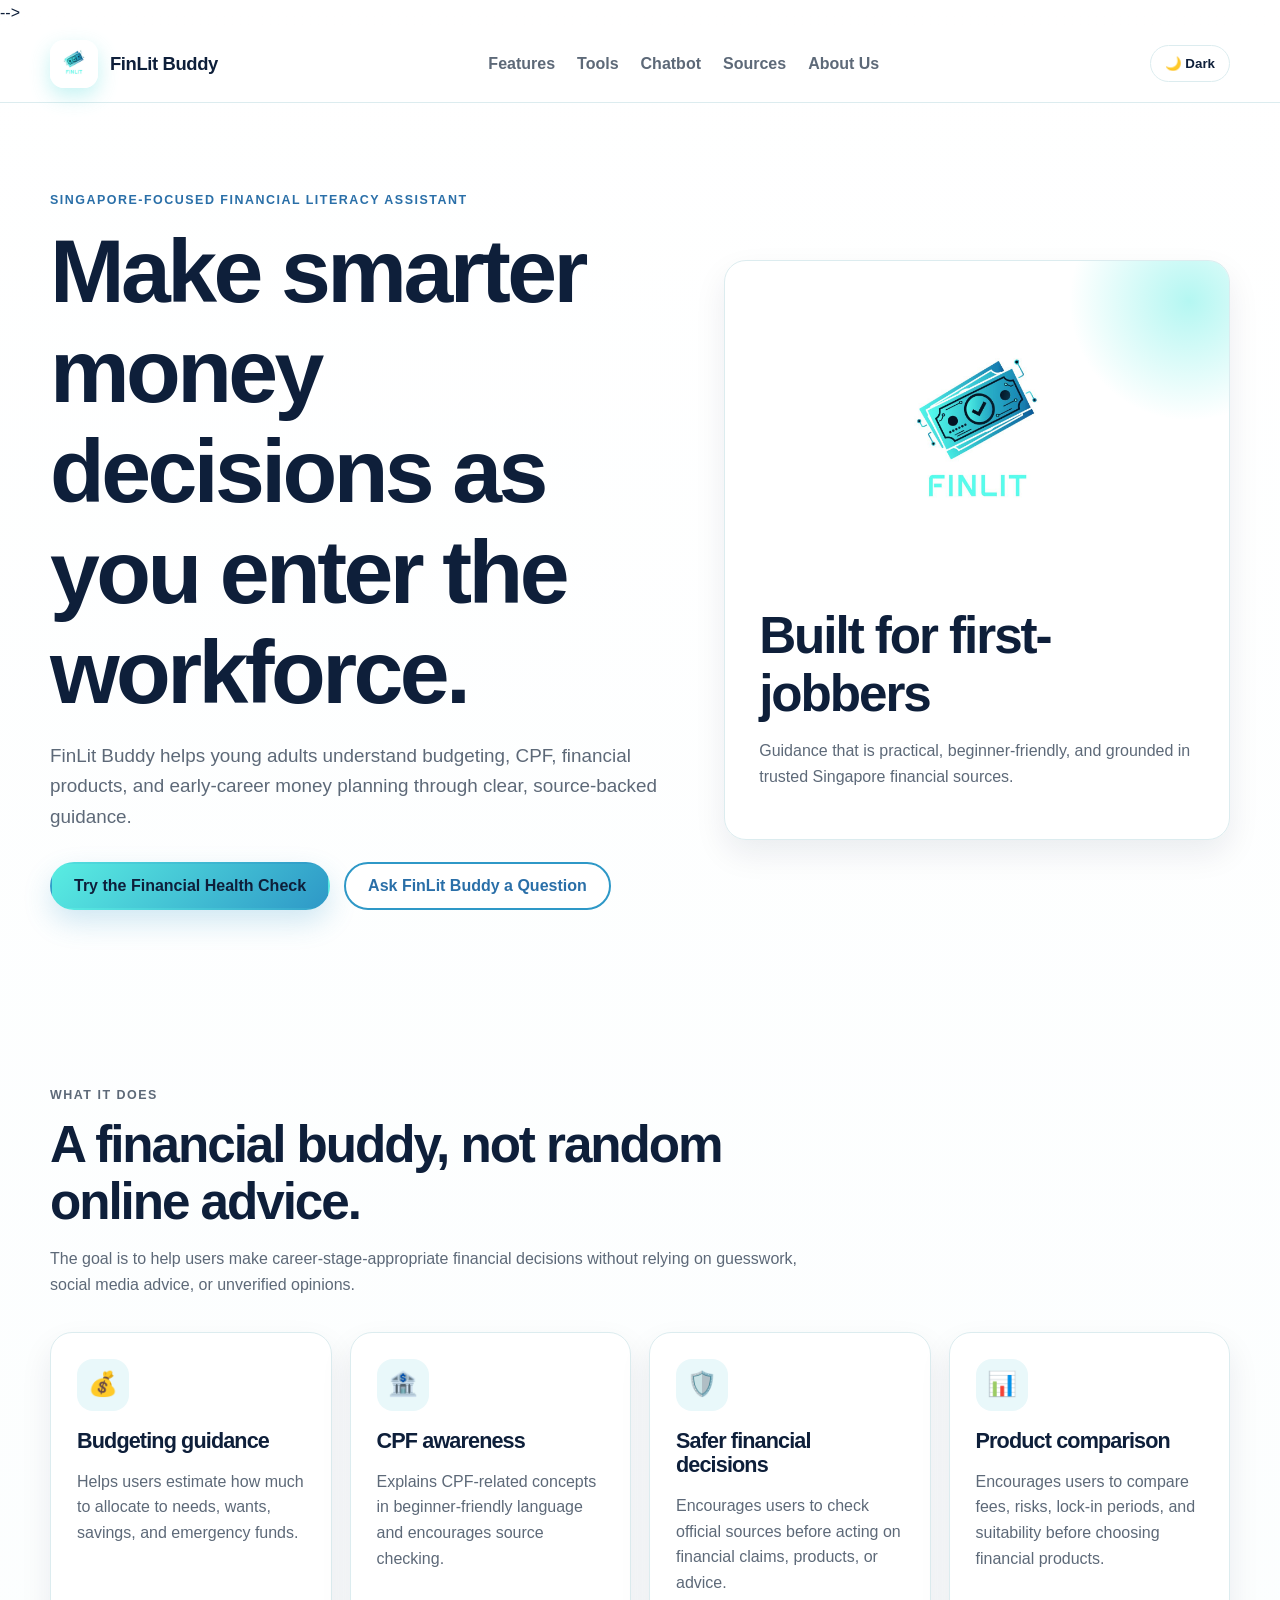
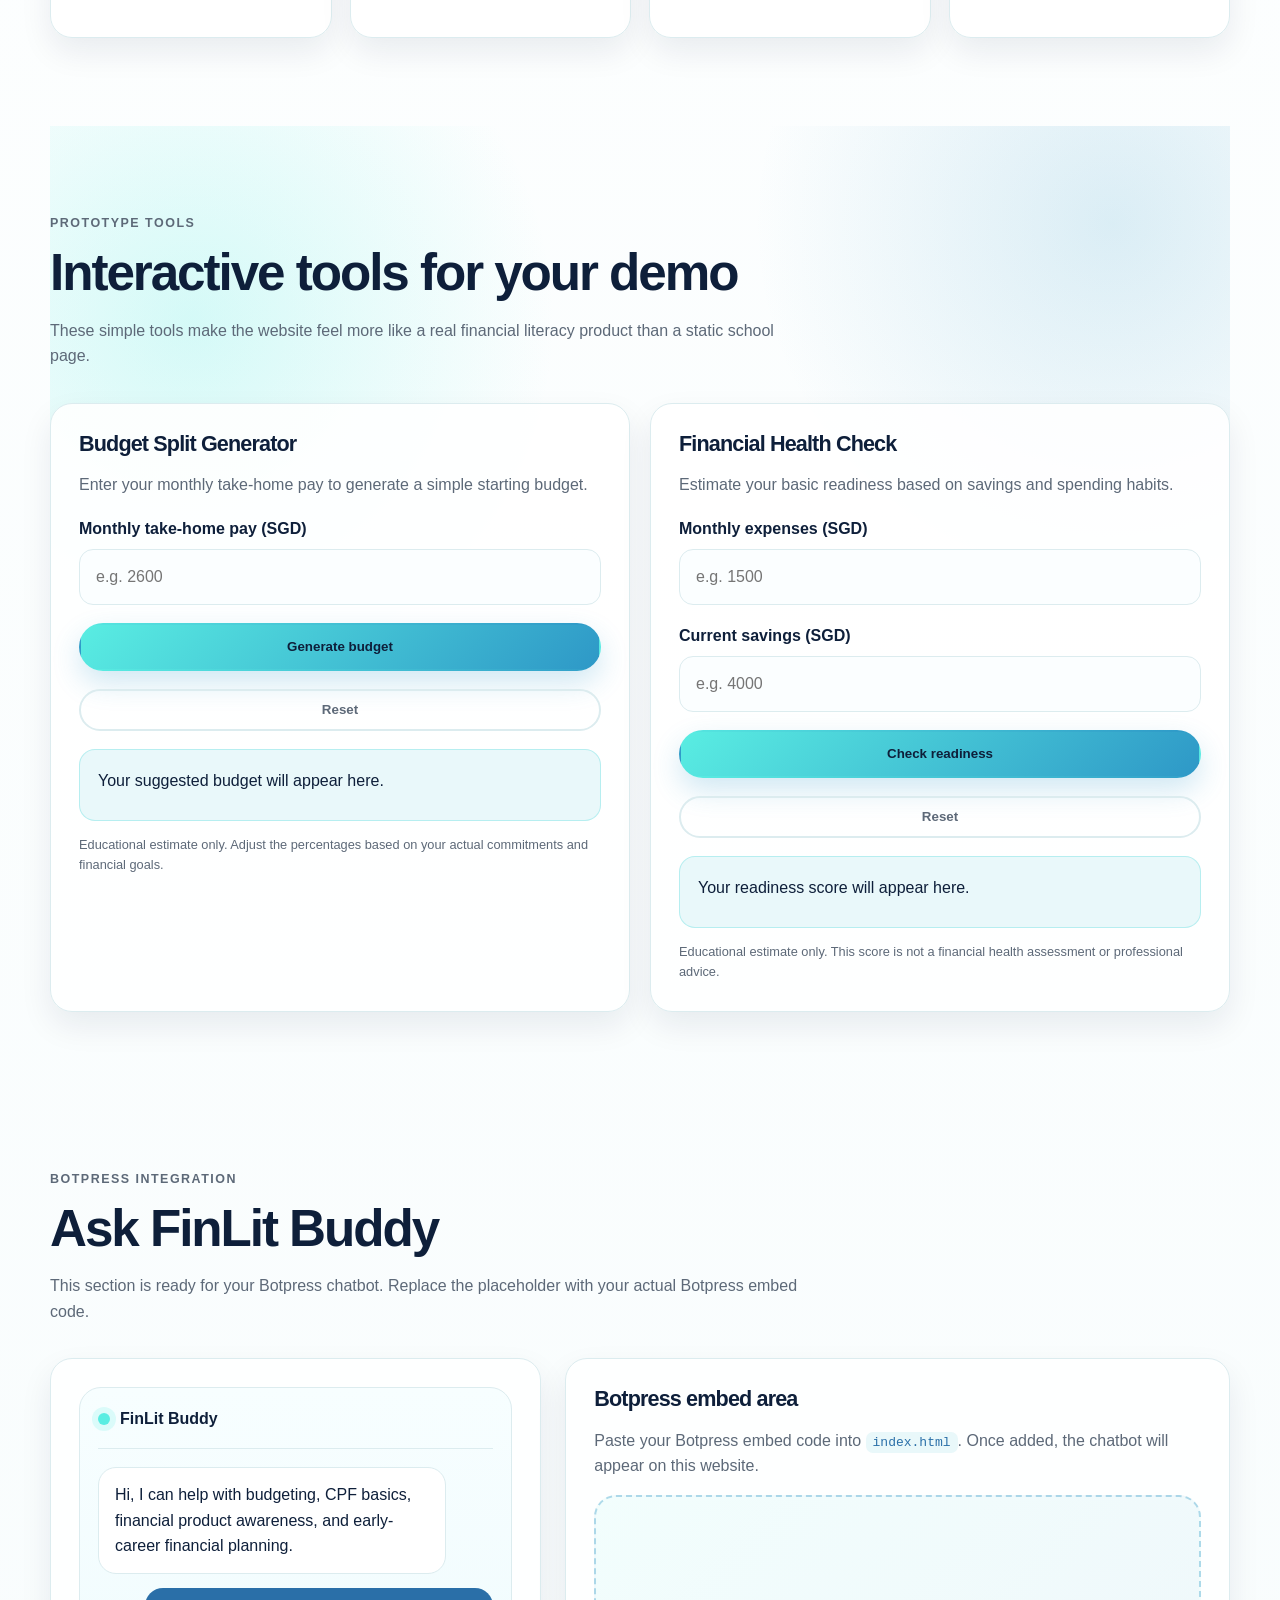
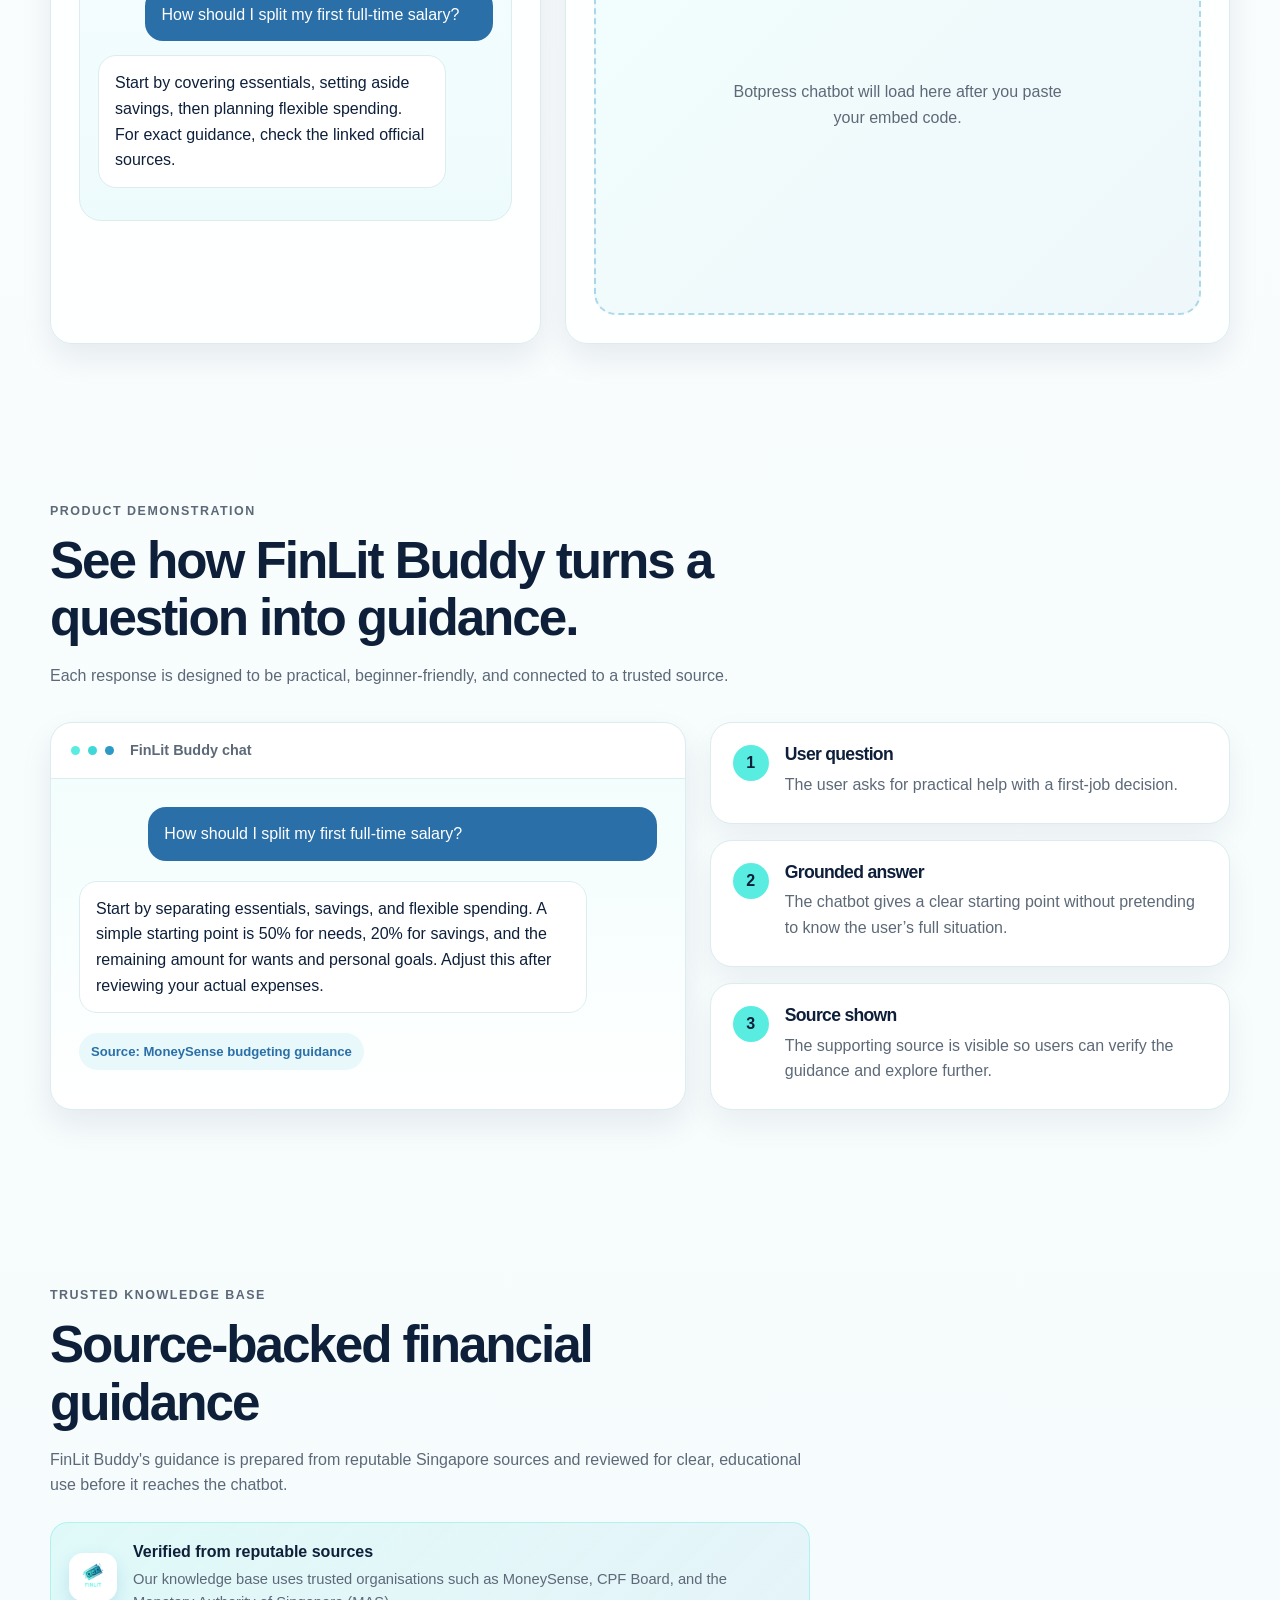
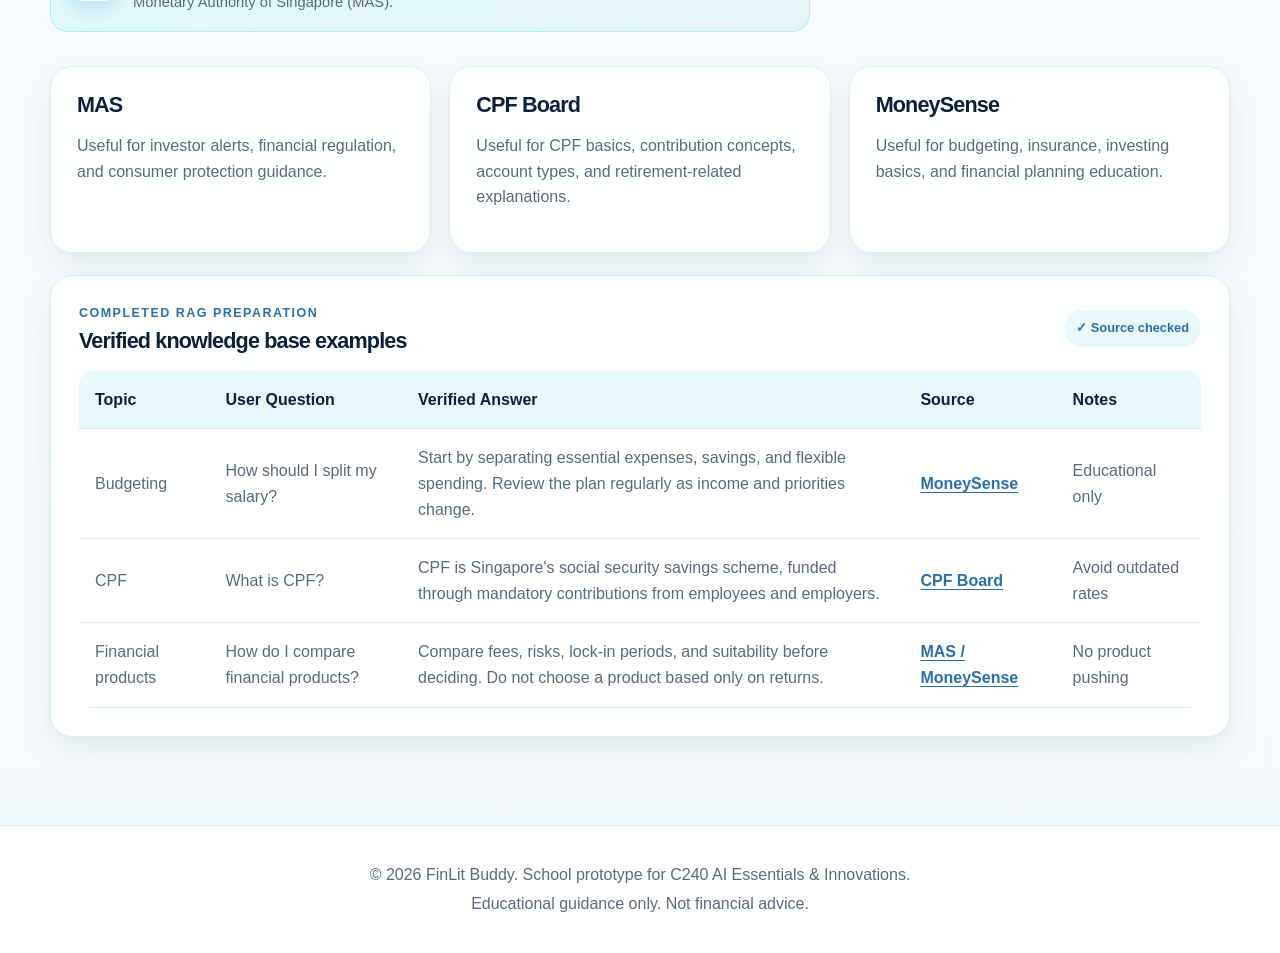
==== commit b018fc68: "Chatbot v1.3" ====
--- a/index.html
+++ b/index.html
@@ -13,17 +13,13 @@
 
     <link rel="stylesheet" href="styles.css" />
 
-    <!--
-    BOTPRESS EMBED INSTRUCTIONS:
-    1. Open your Botpress bot.
-    2. Go to Webchat > Deploy Settings.
-    3. Copy your embed code.
-    4. Paste the embed scripts here before </head>, or paste them in the chatbot section below.
-
-    Example format:
-    <script src="https://cdn.botpress.cloud/webchat/v3.3/inject.js"></script>
-    <script src="https://files.bpcontent.cloud/...your-bot-config.js" defer></script>
-  --></head>
+    <script src="https://cdn.botpress.cloud/webchat/v3.6/inject.js"></script>
+    <script
+      src="https://files.bpcontent.cloud/2026/07/01/10/20260701102708-YHVDHS2E.js"
+      defer
+    ></script>
+    -->
+  </head>
 
   <body>
     <header class="site-header">
@@ -79,8 +75,12 @@
           </p>
 
           <div class="hero-actions">
-            <a href="#tools" class="btn btn-primary">Try the Financial Health Check</a>
-            <a href="#chatbot" class="btn btn-outline">Ask FinLit Buddy a Question</a>
+            <a href="#tools" class="btn btn-primary"
+              >Try the Financial Health Check</a
+            >
+            <a href="#chatbot" class="btn btn-outline"
+              >Ask FinLit Buddy a Question</a
+            >
           </div>
         </div>
 
@@ -347,7 +347,9 @@
                 after reviewing your actual expenses.
               </div>
 
-              <div class="source-chip">Source: MoneySense budgeting guidance</div>
+              <div class="source-chip">
+                Source: MoneySense budgeting guidance
+              </div>
             </div>
           </div>
 
@@ -356,7 +358,9 @@
               <span class="demo-step-number">1</span>
               <div>
                 <h3>User question</h3>
-                <p>The user asks for practical help with a first-job decision.</p>
+                <p>
+                  The user asks for practical help with a first-job decision.
+                </p>
               </div>
             </article>
 
@@ -364,7 +368,10 @@
               <span class="demo-step-number">2</span>
               <div>
                 <h3>Grounded answer</h3>
-                <p>The chatbot gives a clear starting point without pretending to know the user’s full situation.</p>
+                <p>
+                  The chatbot gives a clear starting point without pretending to
+                  know the user’s full situation.
+                </p>
               </div>
             </article>
 
@@ -372,7 +379,10 @@
               <span class="demo-step-number">3</span>
               <div>
                 <h3>Source shown</h3>
-                <p>The supporting source is visible so users can verify the guidance and explore further.</p>
+                <p>
+                  The supporting source is visible so users can verify the
+                  guidance and explore further.
+                </p>
               </div>
             </article>
           </div>
@@ -386,9 +396,9 @@
           <h2>Source-backed financial guidance</h2>
 
           <p>
-            FinLit Buddy's guidance is prepared from reputable Singapore
-            sources and reviewed for clear, educational use before it reaches
-            the chatbot.
+            FinLit Buddy's guidance is prepared from reputable Singapore sources
+            and reviewed for clear, educational use before it reaches the
+            chatbot.
           </p>
 
           <div class="verification-banner">
@@ -464,7 +474,14 @@
                     flexible spending. Review the plan regularly as income and
                     priorities change.
                   </td>
-                  <td><a href="https://www.moneysense.gov.sg/" target="_blank" rel="noopener">MoneySense</a></td>
+                  <td>
+                    <a
+                      href="https://www.moneysense.gov.sg/"
+                      target="_blank"
+                      rel="noopener"
+                      >MoneySense</a
+                    >
+                  </td>
                   <td>Educational only</td>
                 </tr>
 
@@ -476,7 +493,14 @@
                     through mandatory contributions from employees and
                     employers.
                   </td>
-                  <td><a href="https://www.cpf.gov.sg/" target="_blank" rel="noopener">CPF Board</a></td>
+                  <td>
+                    <a
+                      href="https://www.cpf.gov.sg/"
+                      target="_blank"
+                      rel="noopener"
+                      >CPF Board</a
+                    >
+                  </td>
                   <td>Avoid outdated rates</td>
                 </tr>
 
@@ -487,7 +511,14 @@
                     Compare fees, risks, lock-in periods, and suitability before
                     deciding. Do not choose a product based only on returns.
                   </td>
-                  <td><a href="https://www.mas.gov.sg/" target="_blank" rel="noopener">MAS / MoneySense</a></td>
+                  <td>
+                    <a
+                      href="https://www.mas.gov.sg/"
+                      target="_blank"
+                      rel="noopener"
+                      >MAS / MoneySense</a
+                    >
+                  </td>
                   <td>No product pushing</td>
                 </tr>
               </tbody>
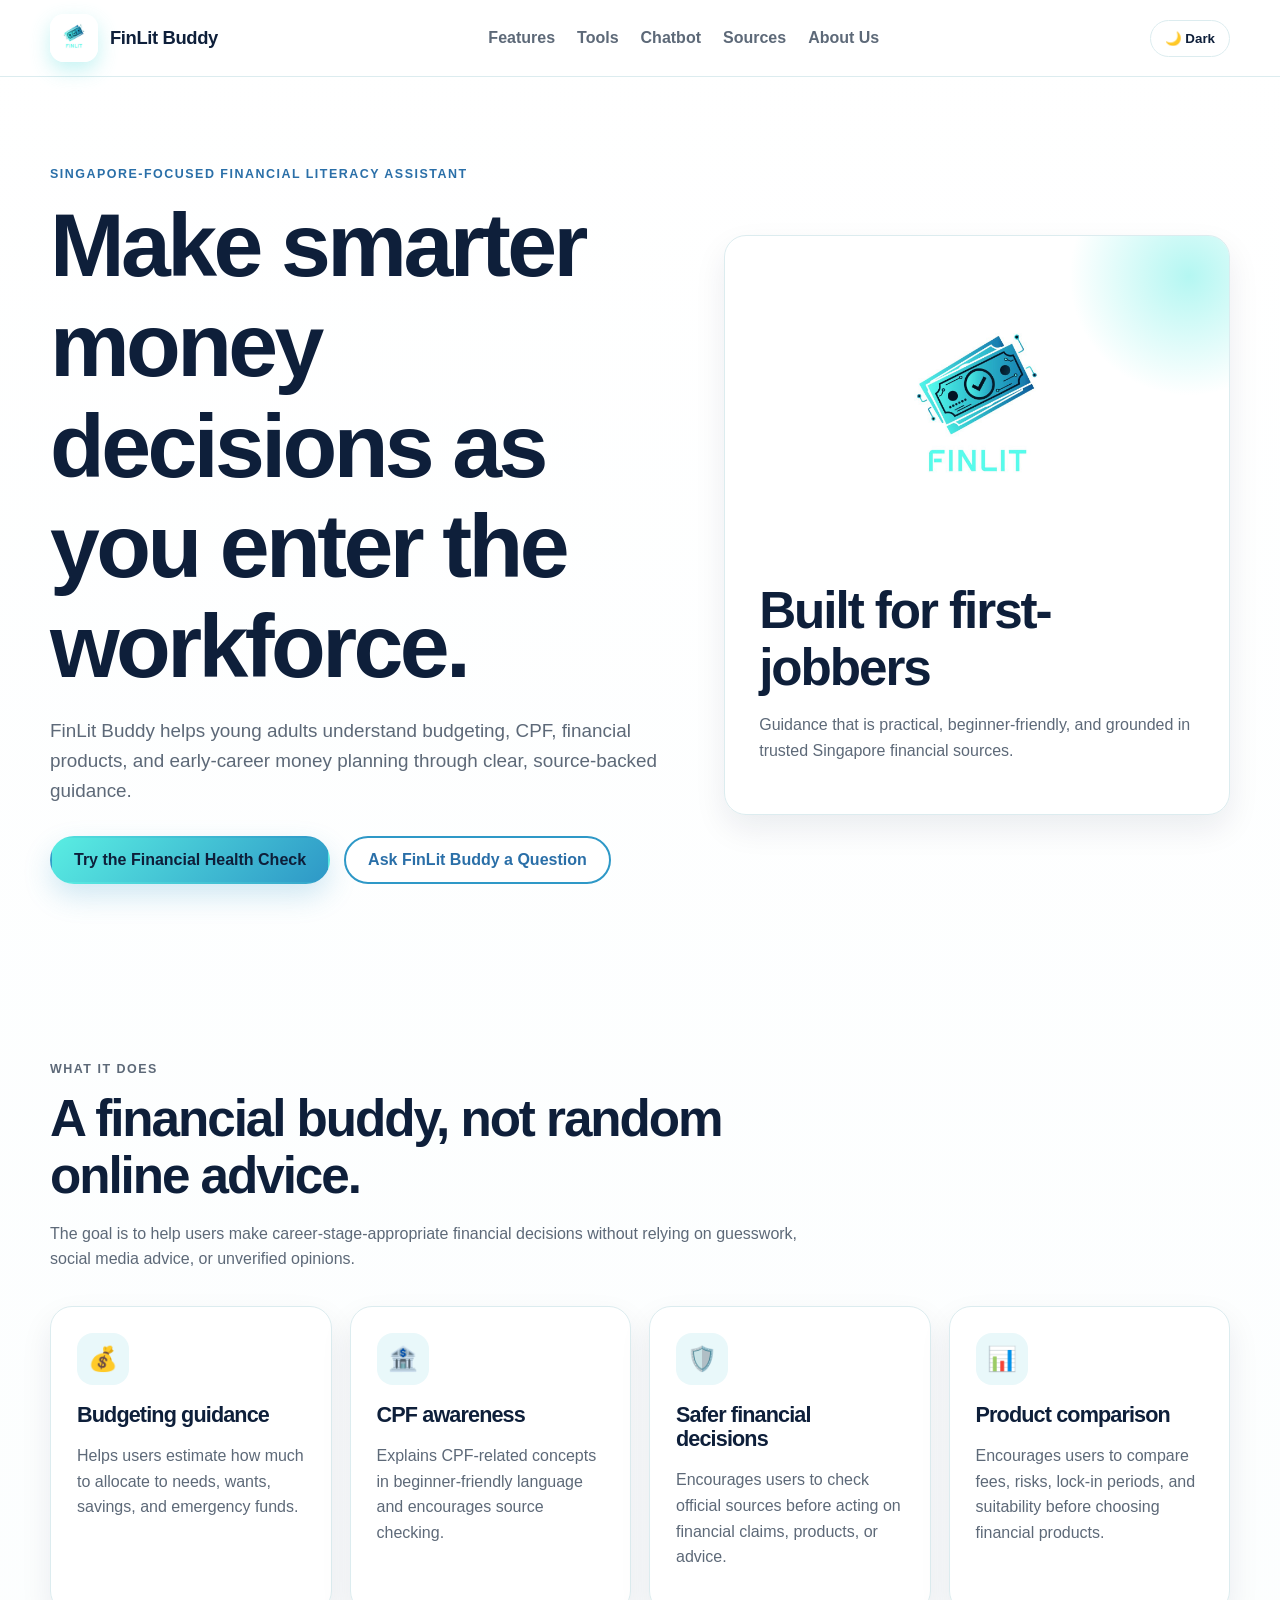
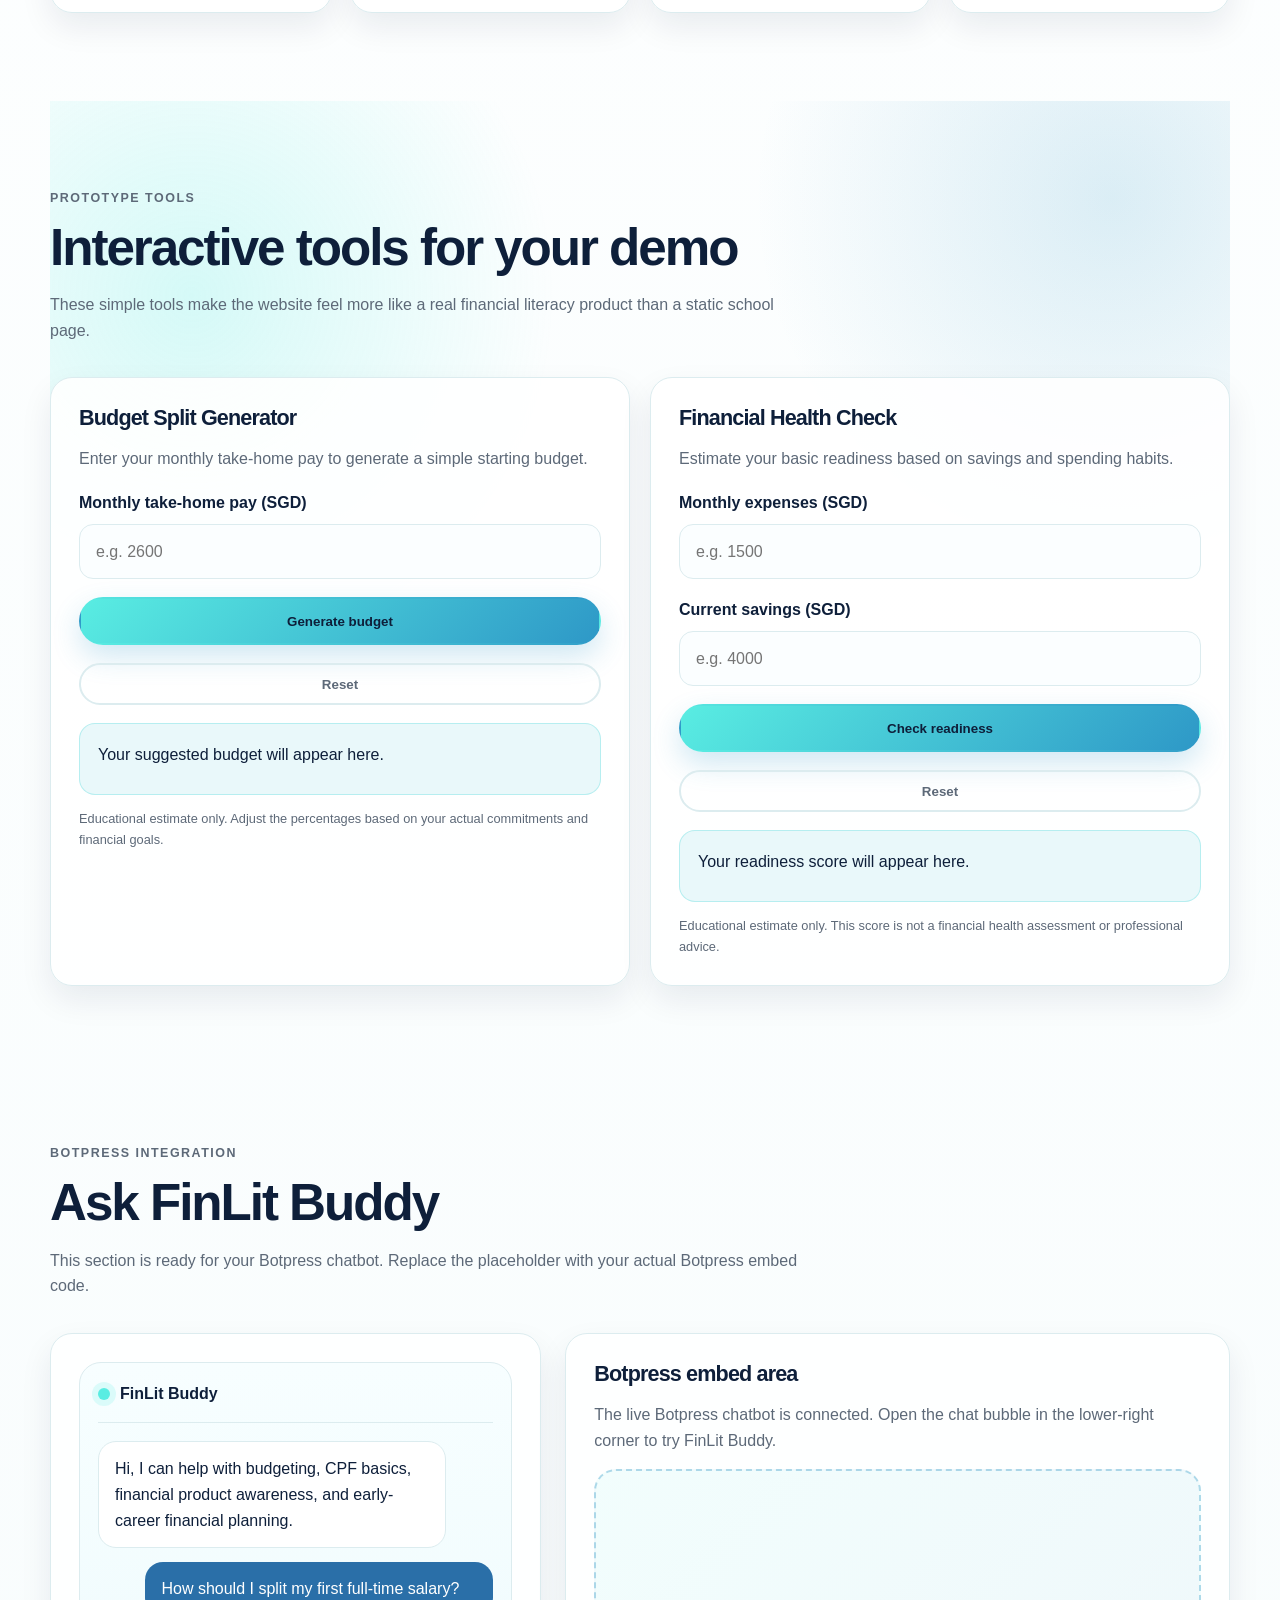
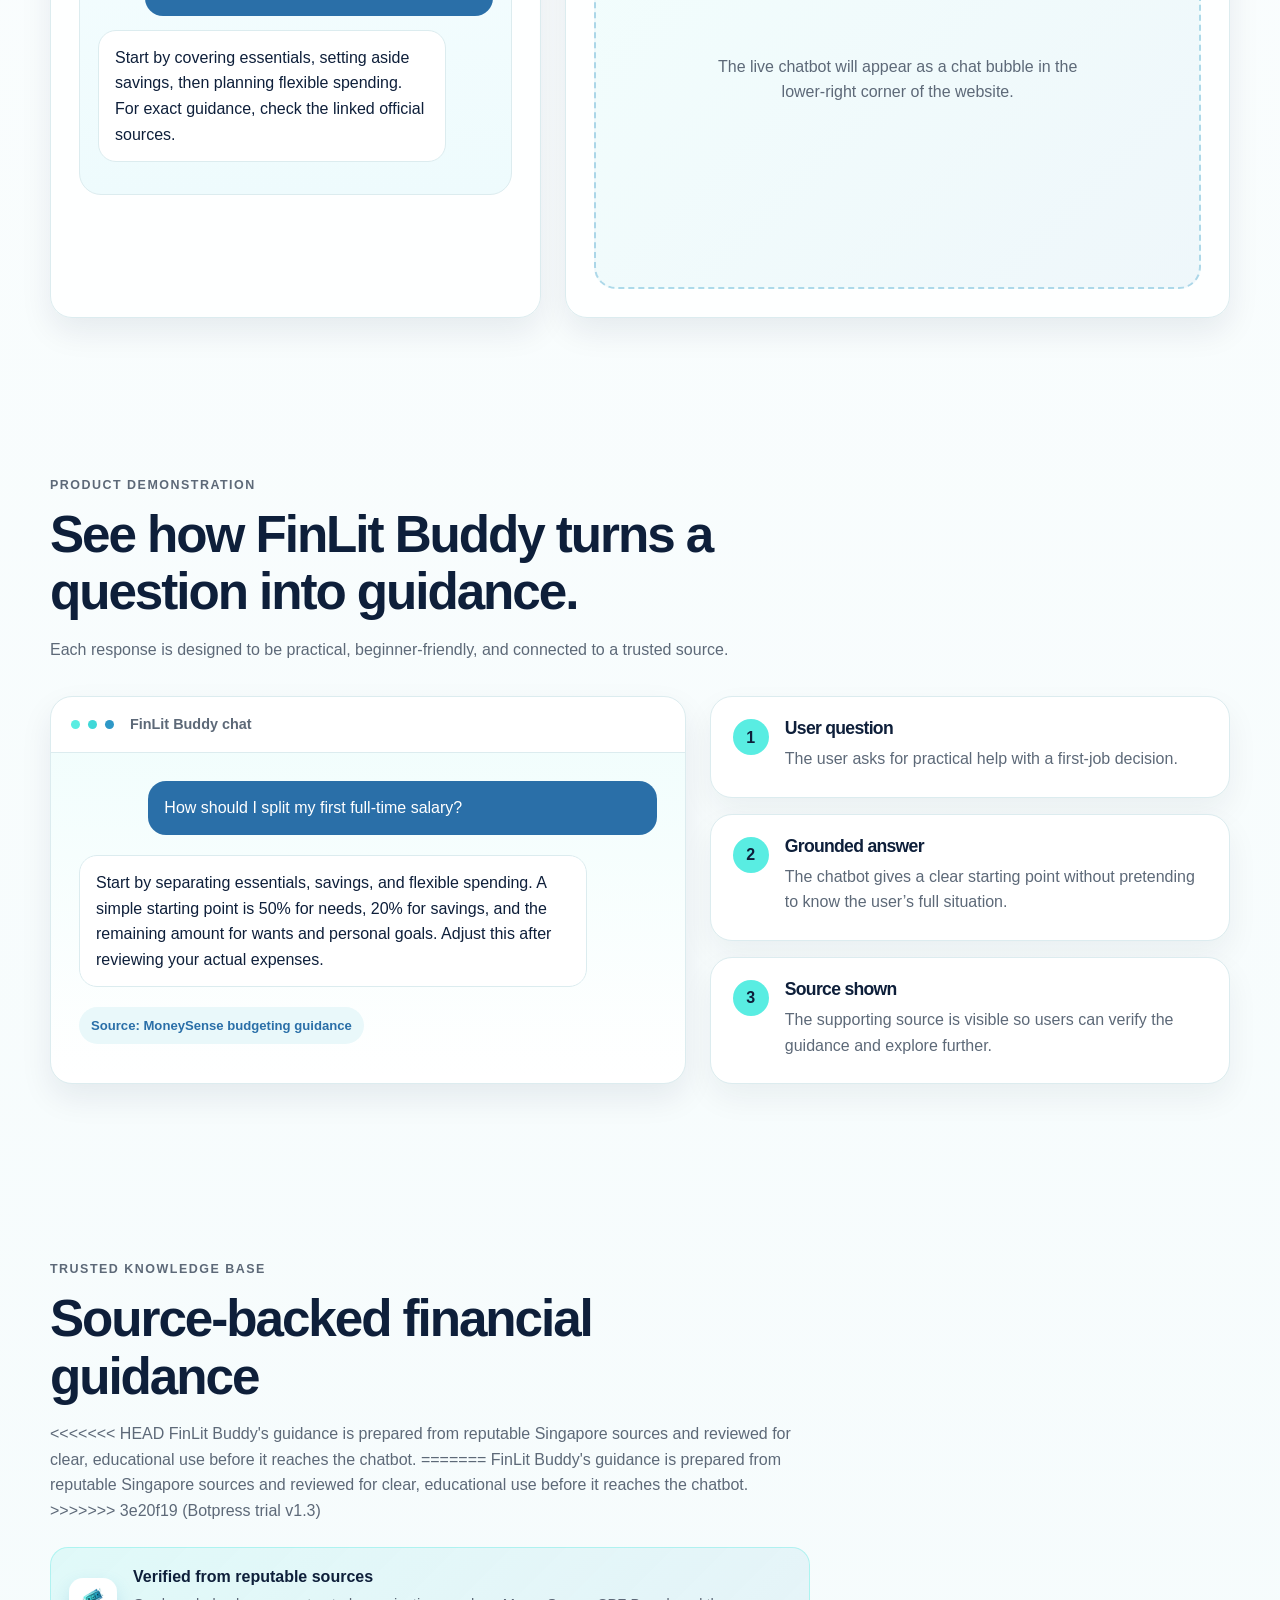
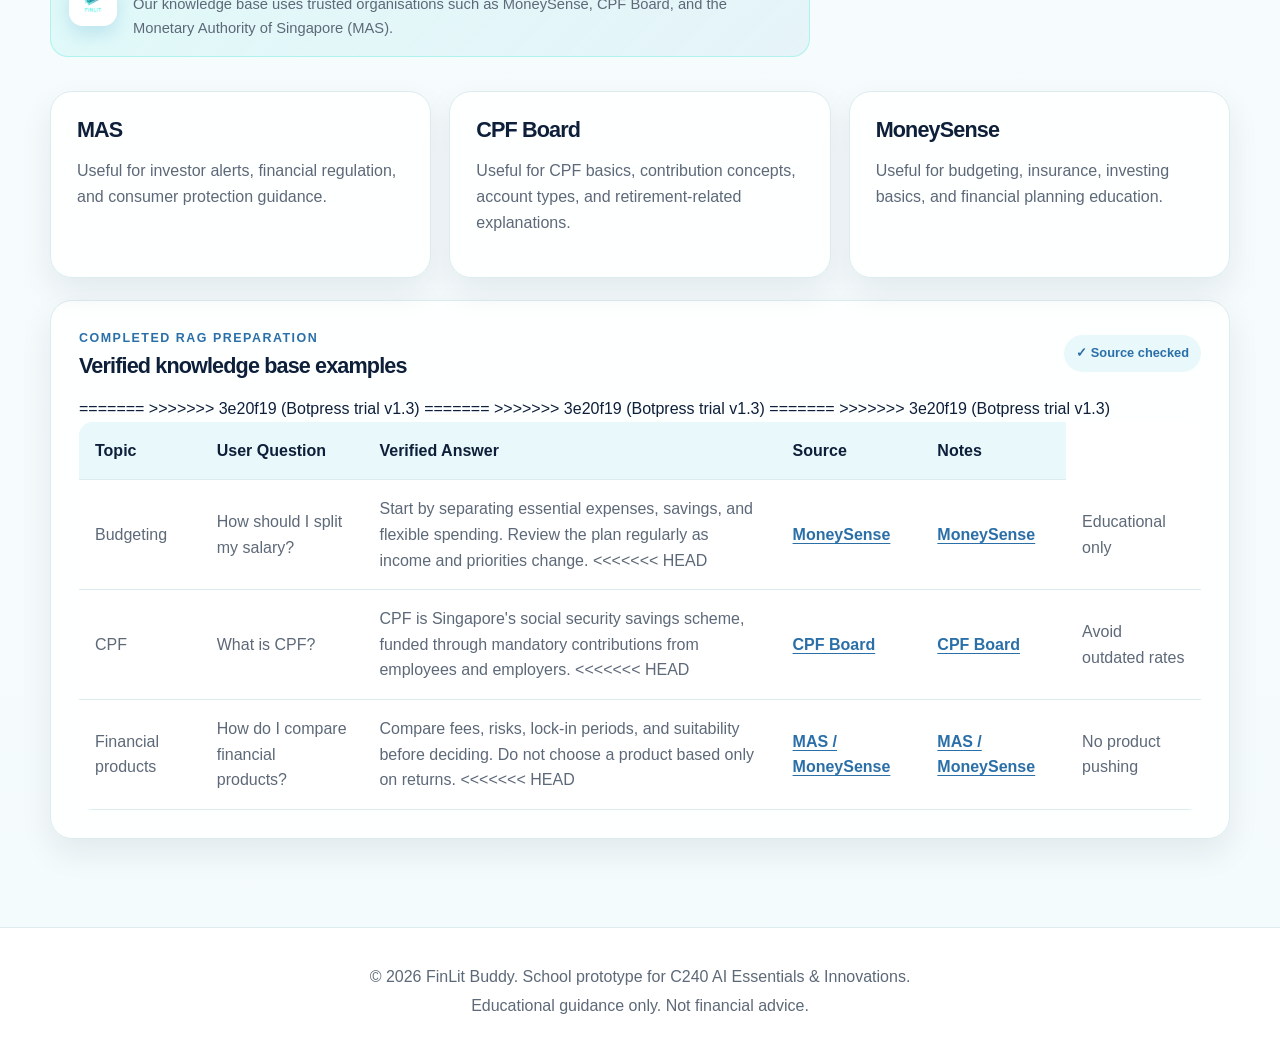
==== commit 3abd5fbb: "Botpress trial v1.3 e No commands remaining." ====
--- a/index.html
+++ b/index.html
@@ -13,12 +13,25 @@
 
     <link rel="stylesheet" href="styles.css" />
 
+    <!--
+    BOTPRESS EMBED INSTRUCTIONS:
+    1. Open your Botpress bot.
+    2. Go to Webchat > Deploy Settings.
+    3. Copy your embed code.
+    4. Paste the embed scripts here before </head>, or paste them in the chatbot section below.
+
+    Example format:
+    <script src="https://cdn.botpress.cloud/webchat/v3.3/inject.js"></script>
+    <script src="https://files.bpcontent.cloud/...your-bot-config.js" defer></script>
+  -->
+
+    <!-- Botpress Webchat -->
     <script src="https://cdn.botpress.cloud/webchat/v3.6/inject.js"></script>
     <script
       src="https://files.bpcontent.cloud/2026/07/01/10/20260701102708-YHVDHS2E.js"
       defer
     ></script>
-    -->
+
   </head>
 
   <body>
@@ -295,13 +308,14 @@
             <h3>Botpress embed area</h3>
 
             <p>
-              Paste your Botpress embed code into <code>index.html</code>. Once
-              added, the chatbot will appear on this website.
+              The live Botpress chatbot is connected. Open the chat bubble in
+              the lower-right corner to try FinLit Buddy.
             </p>
 
             <div id="webchat-container" class="botpress-container">
               <p class="placeholder-text">
-                Botpress chatbot will load here after you paste your embed code.
+                The live chatbot will appear as a chat bubble in the
+                lower-right corner of the website.
               </p>
             </div>
 
@@ -396,9 +410,15 @@
           <h2>Source-backed financial guidance</h2>
 
           <p>
+<<<<<<< HEAD
             FinLit Buddy's guidance is prepared from reputable Singapore sources
             and reviewed for clear, educational use before it reaches the
             chatbot.
+=======
+            FinLit Buddy's guidance is prepared from reputable Singapore
+            sources and reviewed for clear, educational use before it reaches
+            the chatbot.
+>>>>>>> 3e20f19 (Botpress trial v1.3)
           </p>
 
           <div class="verification-banner">
@@ -473,6 +493,7 @@
                     Start by separating essential expenses, savings, and
                     flexible spending. Review the plan regularly as income and
                     priorities change.
+<<<<<<< HEAD
                   </td>
                   <td>
                     <a
@@ -482,6 +503,10 @@
                       >MoneySense</a
                     >
                   </td>
+=======
+                  </td>
+                  <td><a href="https://www.moneysense.gov.sg/" target="_blank" rel="noopener">MoneySense</a></td>
+>>>>>>> 3e20f19 (Botpress trial v1.3)
                   <td>Educational only</td>
                 </tr>
 
@@ -492,6 +517,7 @@
                     CPF is Singapore's social security savings scheme, funded
                     through mandatory contributions from employees and
                     employers.
+<<<<<<< HEAD
                   </td>
                   <td>
                     <a
@@ -501,6 +527,10 @@
                       >CPF Board</a
                     >
                   </td>
+=======
+                  </td>
+                  <td><a href="https://www.cpf.gov.sg/" target="_blank" rel="noopener">CPF Board</a></td>
+>>>>>>> 3e20f19 (Botpress trial v1.3)
                   <td>Avoid outdated rates</td>
                 </tr>
 
@@ -510,6 +540,7 @@
                   <td>
                     Compare fees, risks, lock-in periods, and suitability before
                     deciding. Do not choose a product based only on returns.
+<<<<<<< HEAD
                   </td>
                   <td>
                     <a
@@ -519,6 +550,10 @@
                       >MAS / MoneySense</a
                     >
                   </td>
+=======
+                  </td>
+                  <td><a href="https://www.mas.gov.sg/" target="_blank" rel="noopener">MAS / MoneySense</a></td>
+>>>>>>> 3e20f19 (Botpress trial v1.3)
                   <td>No product pushing</td>
                 </tr>
               </tbody>
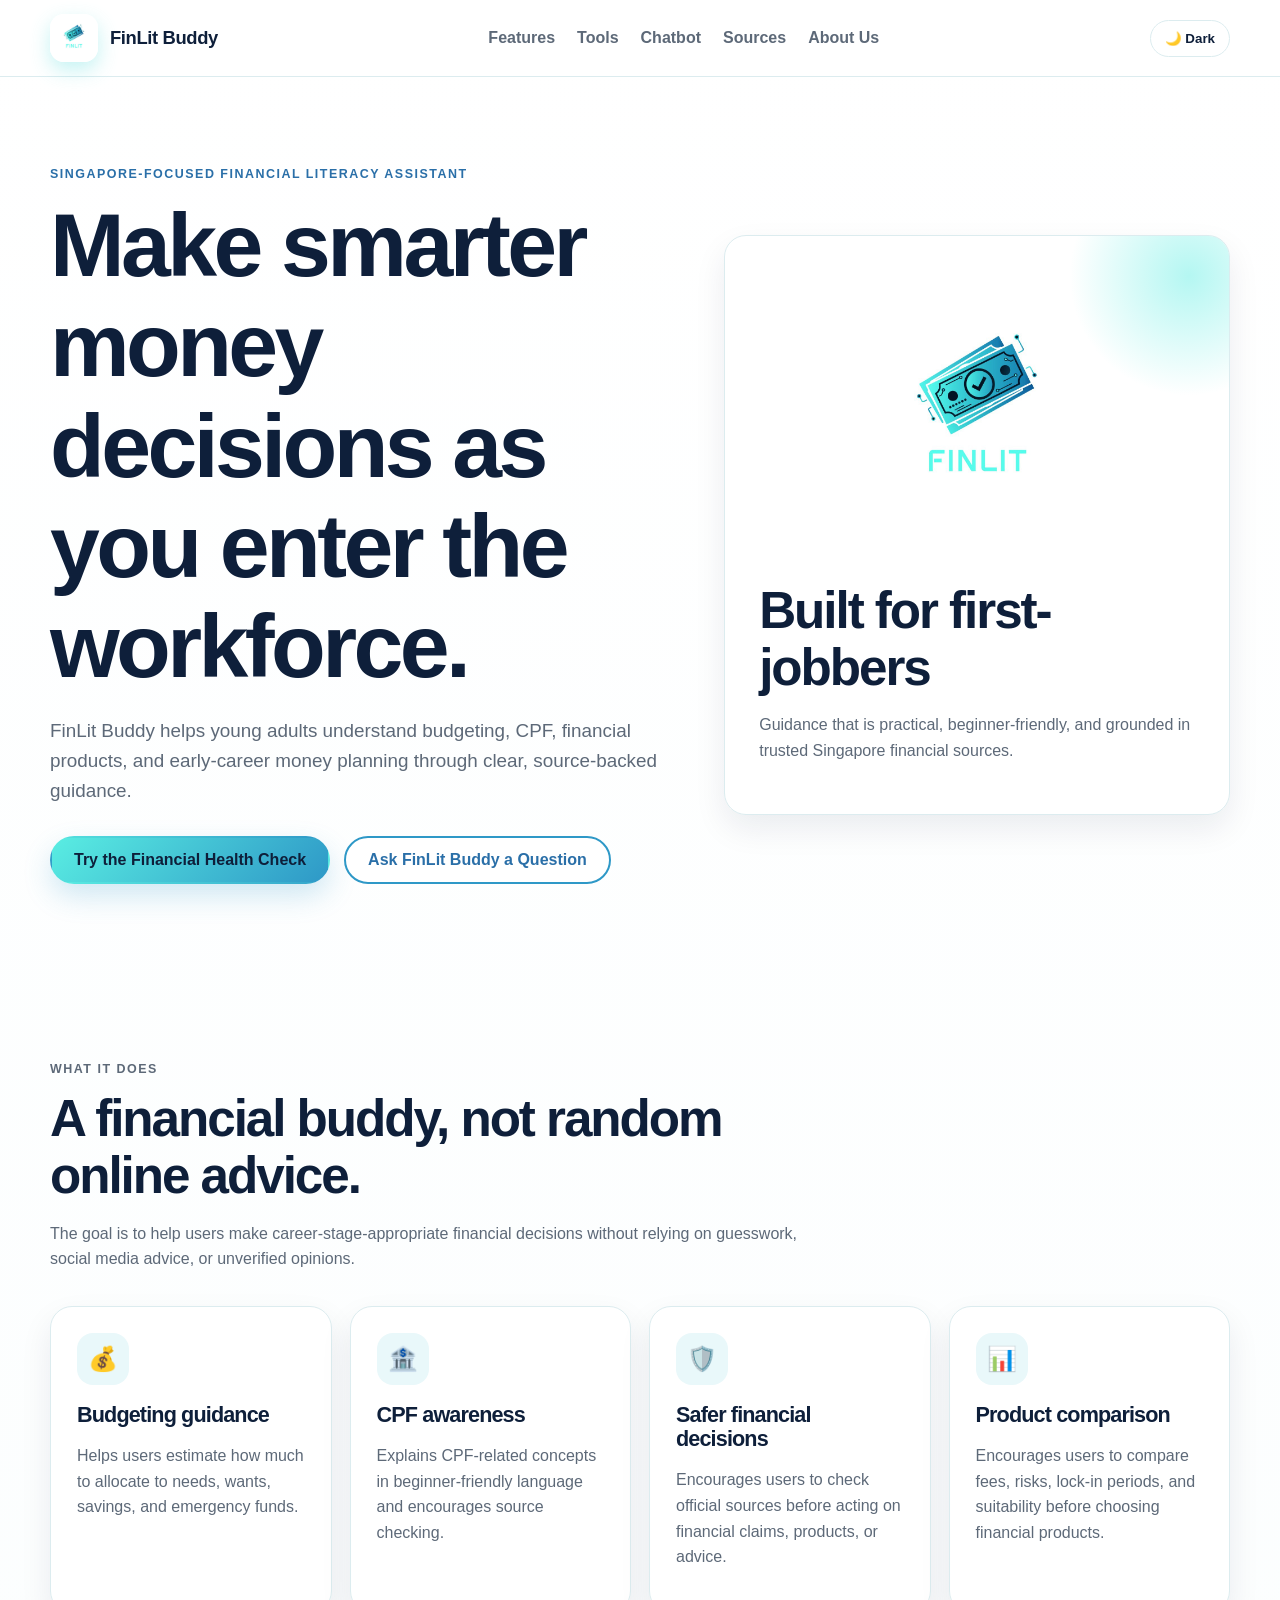
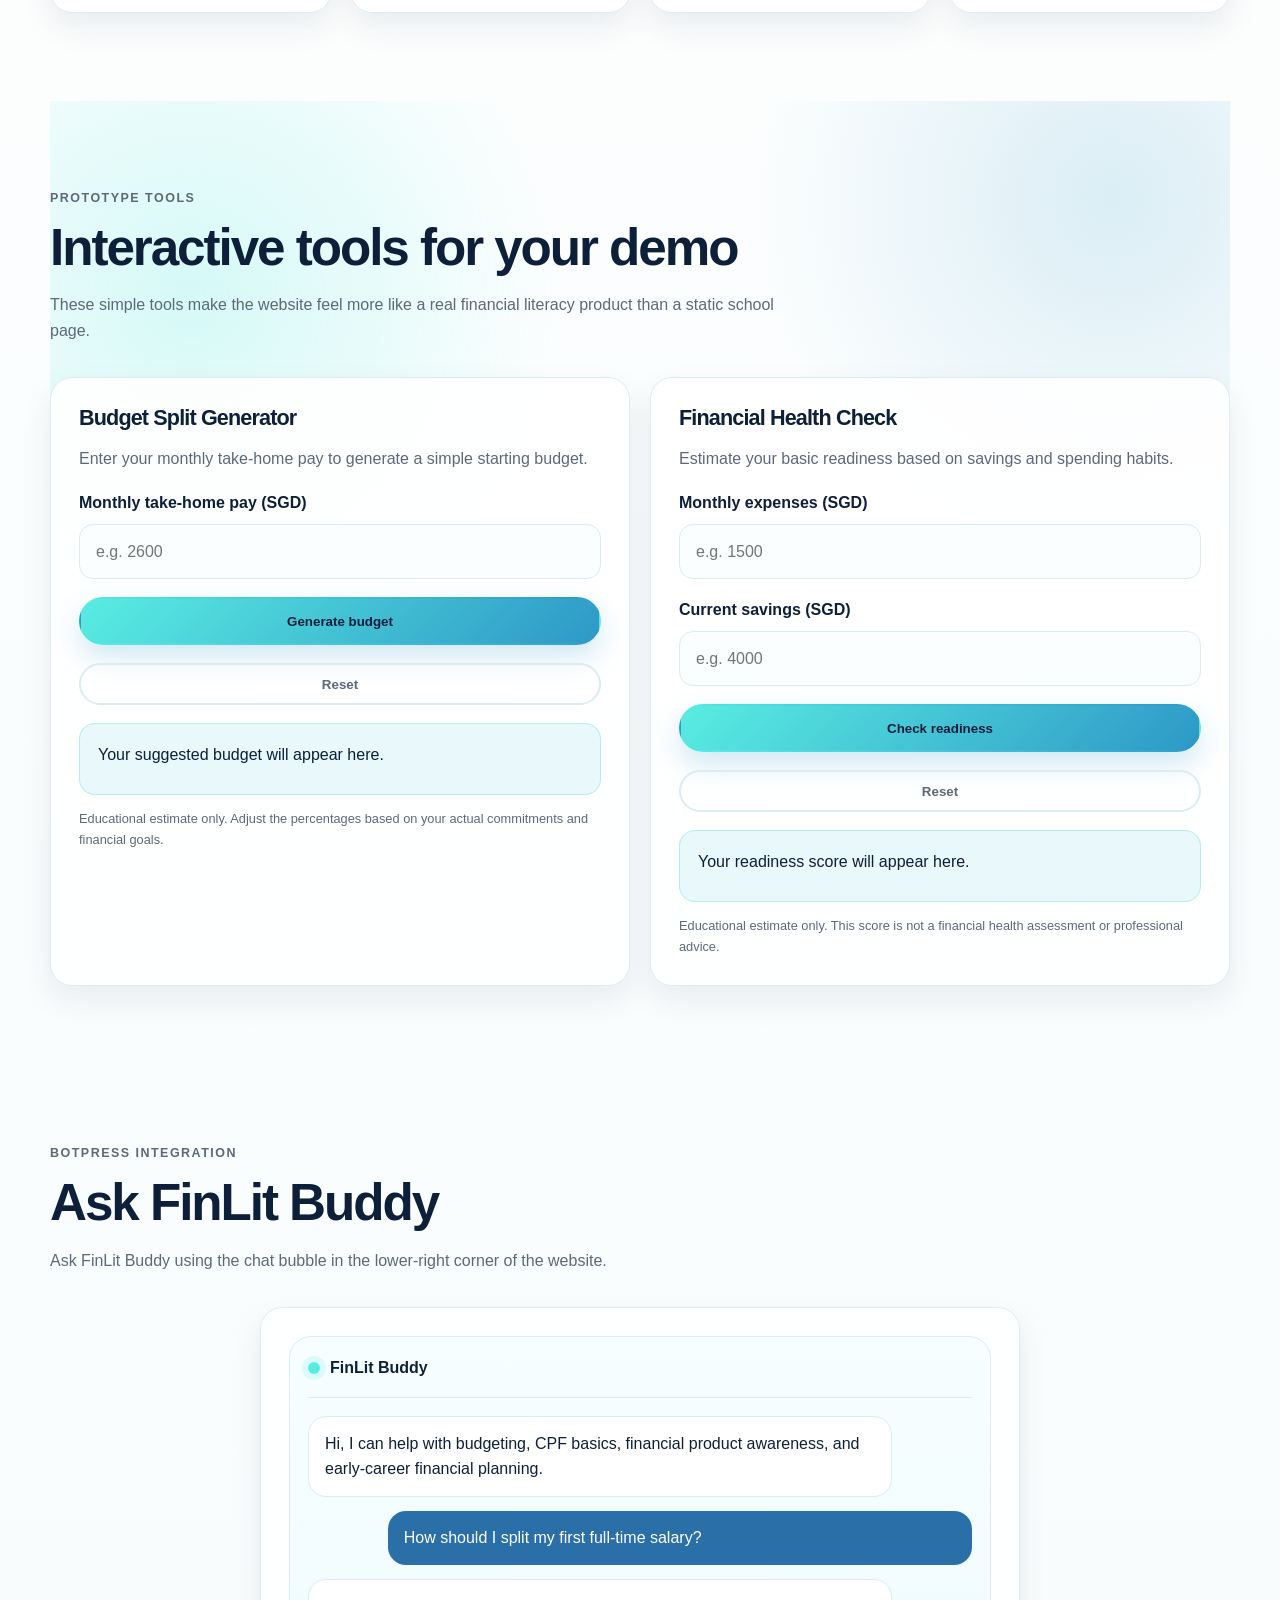
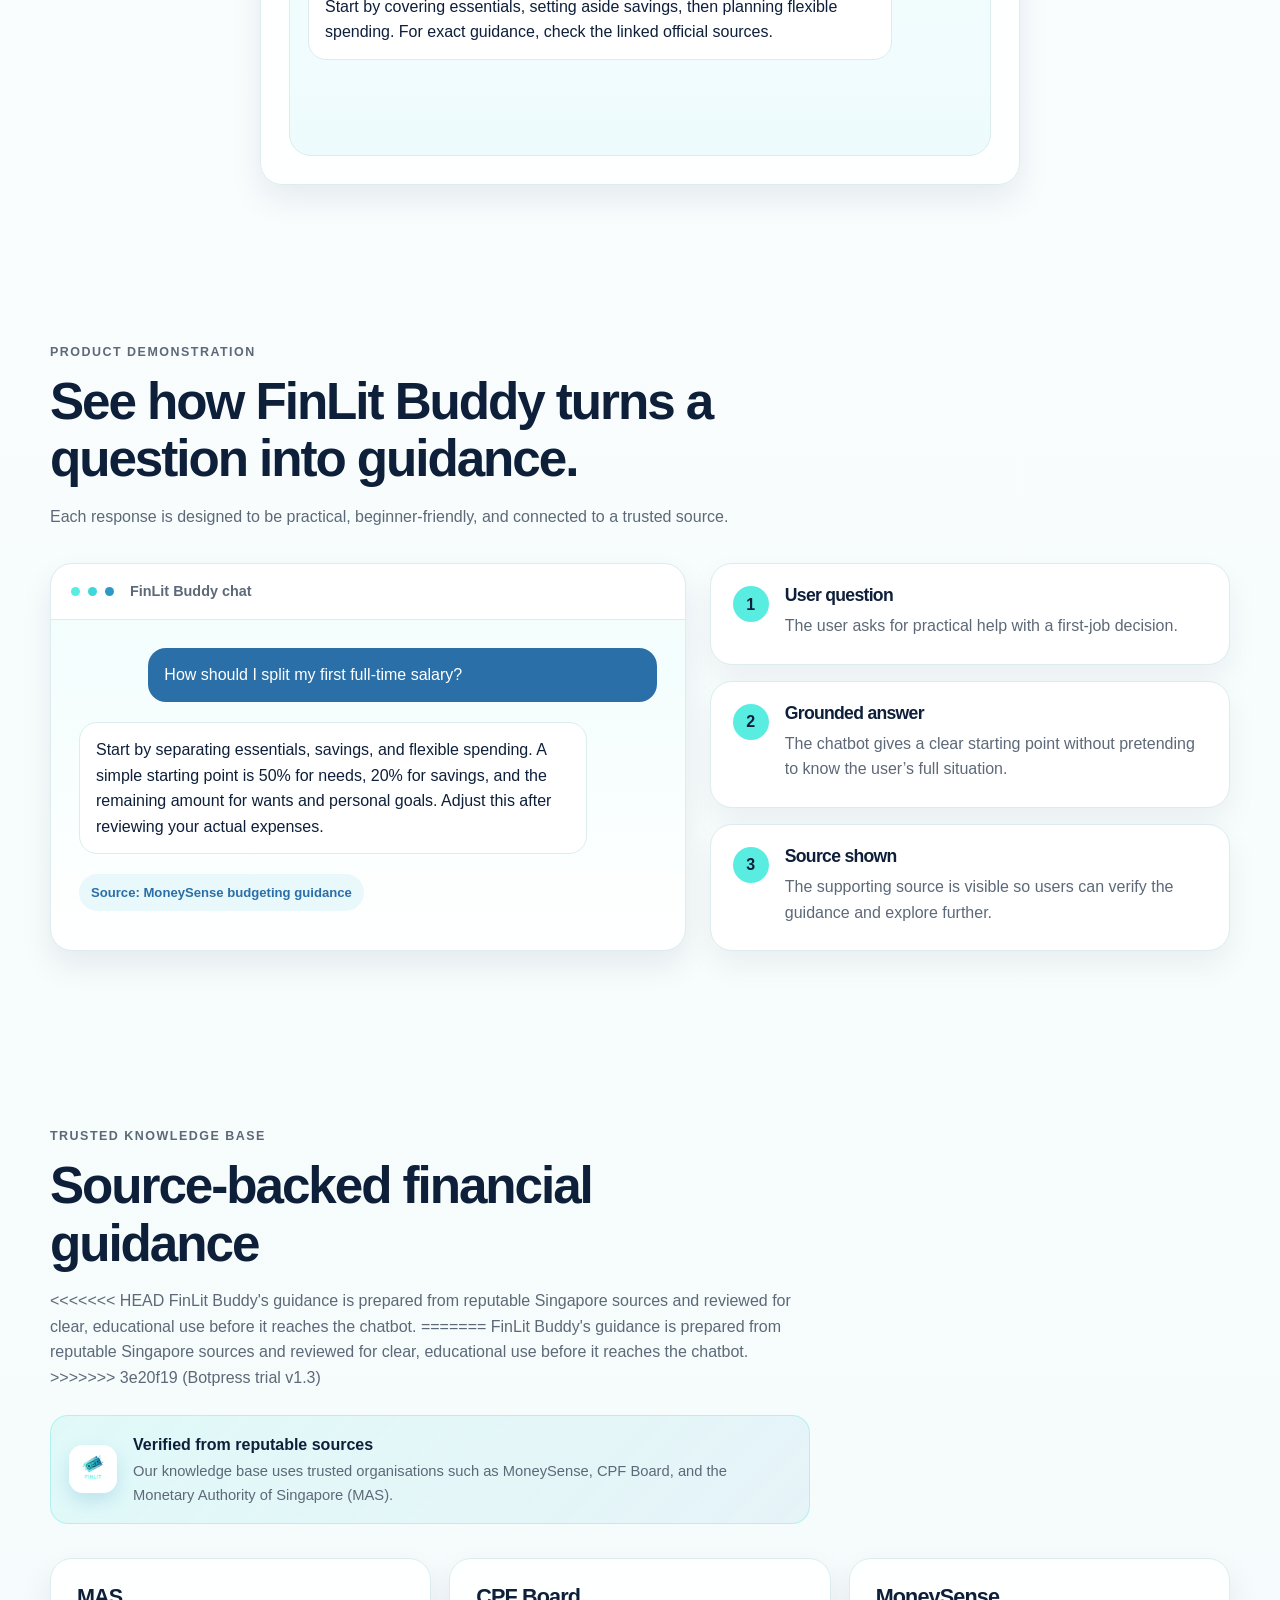
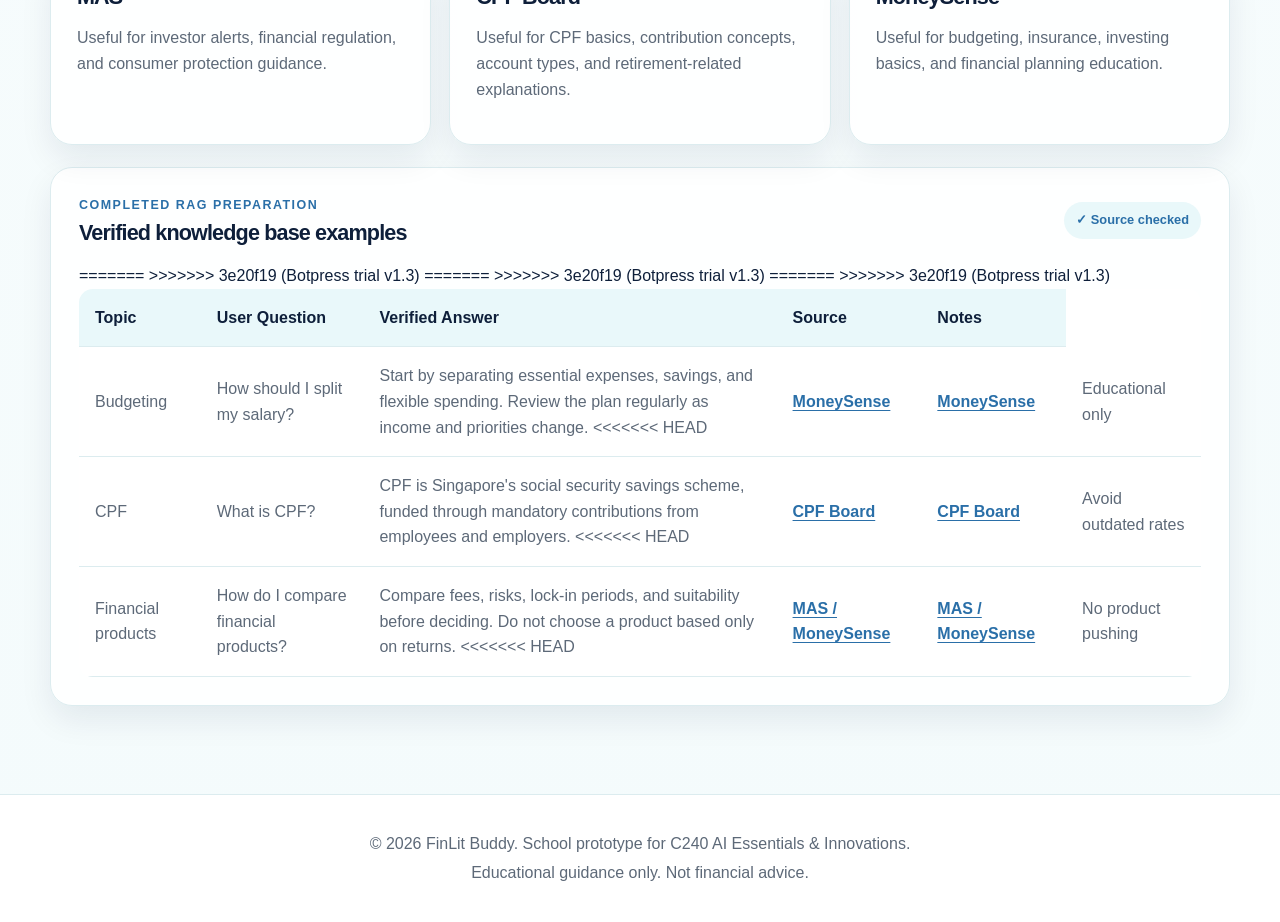
==== commit c1288c69: "Remove botpress section" ====
--- a/index.html
+++ b/index.html
@@ -274,8 +274,8 @@
           <h2>Ask FinLit Buddy</h2>
 
           <p>
-            This section is ready for your Botpress chatbot. Replace the
-            placeholder with your actual Botpress embed code.
+            Ask FinLit Buddy using the chat bubble in the lower-right corner of
+            the website.
           </p>
         </div>
 
@@ -303,30 +303,6 @@
               </div>
             </div>
           </div>
-
-          <div class="embed-card">
-            <h3>Botpress embed area</h3>
-
-            <p>
-              The live Botpress chatbot is connected. Open the chat bubble in
-              the lower-right corner to try FinLit Buddy.
-            </p>
-
-            <div id="webchat-container" class="botpress-container">
-              <p class="placeholder-text">
-                The live chatbot will appear as a chat bubble in the
-                lower-right corner of the website.
-              </p>
-            </div>
-
-            <!--
-            INLINE BOTPRESS EMBED OPTION:
-            Paste your Botpress embed code here if you want it to appear inside this section.
-
-            Example:
-            <script src="https://cdn.botpress.cloud/webchat/v3.3/inject.js"></script>
-            <script src="https://files.bpcontent.cloud/...your-bot-config.js" defer></script>
-          --></div>
         </div>
       </section>
 
--- a/styles.css
+++ b/styles.css
@@ -490,9 +490,9 @@
 
 .chatbot-layout {
   display: grid;
-  grid-template-columns: 0.85fr 1.15fr;
+  grid-template-columns: minmax(0, 760px);
   gap: 24px;
-  align-items: stretch;
+  justify-content: center;
 }
 
 .chat-preview,
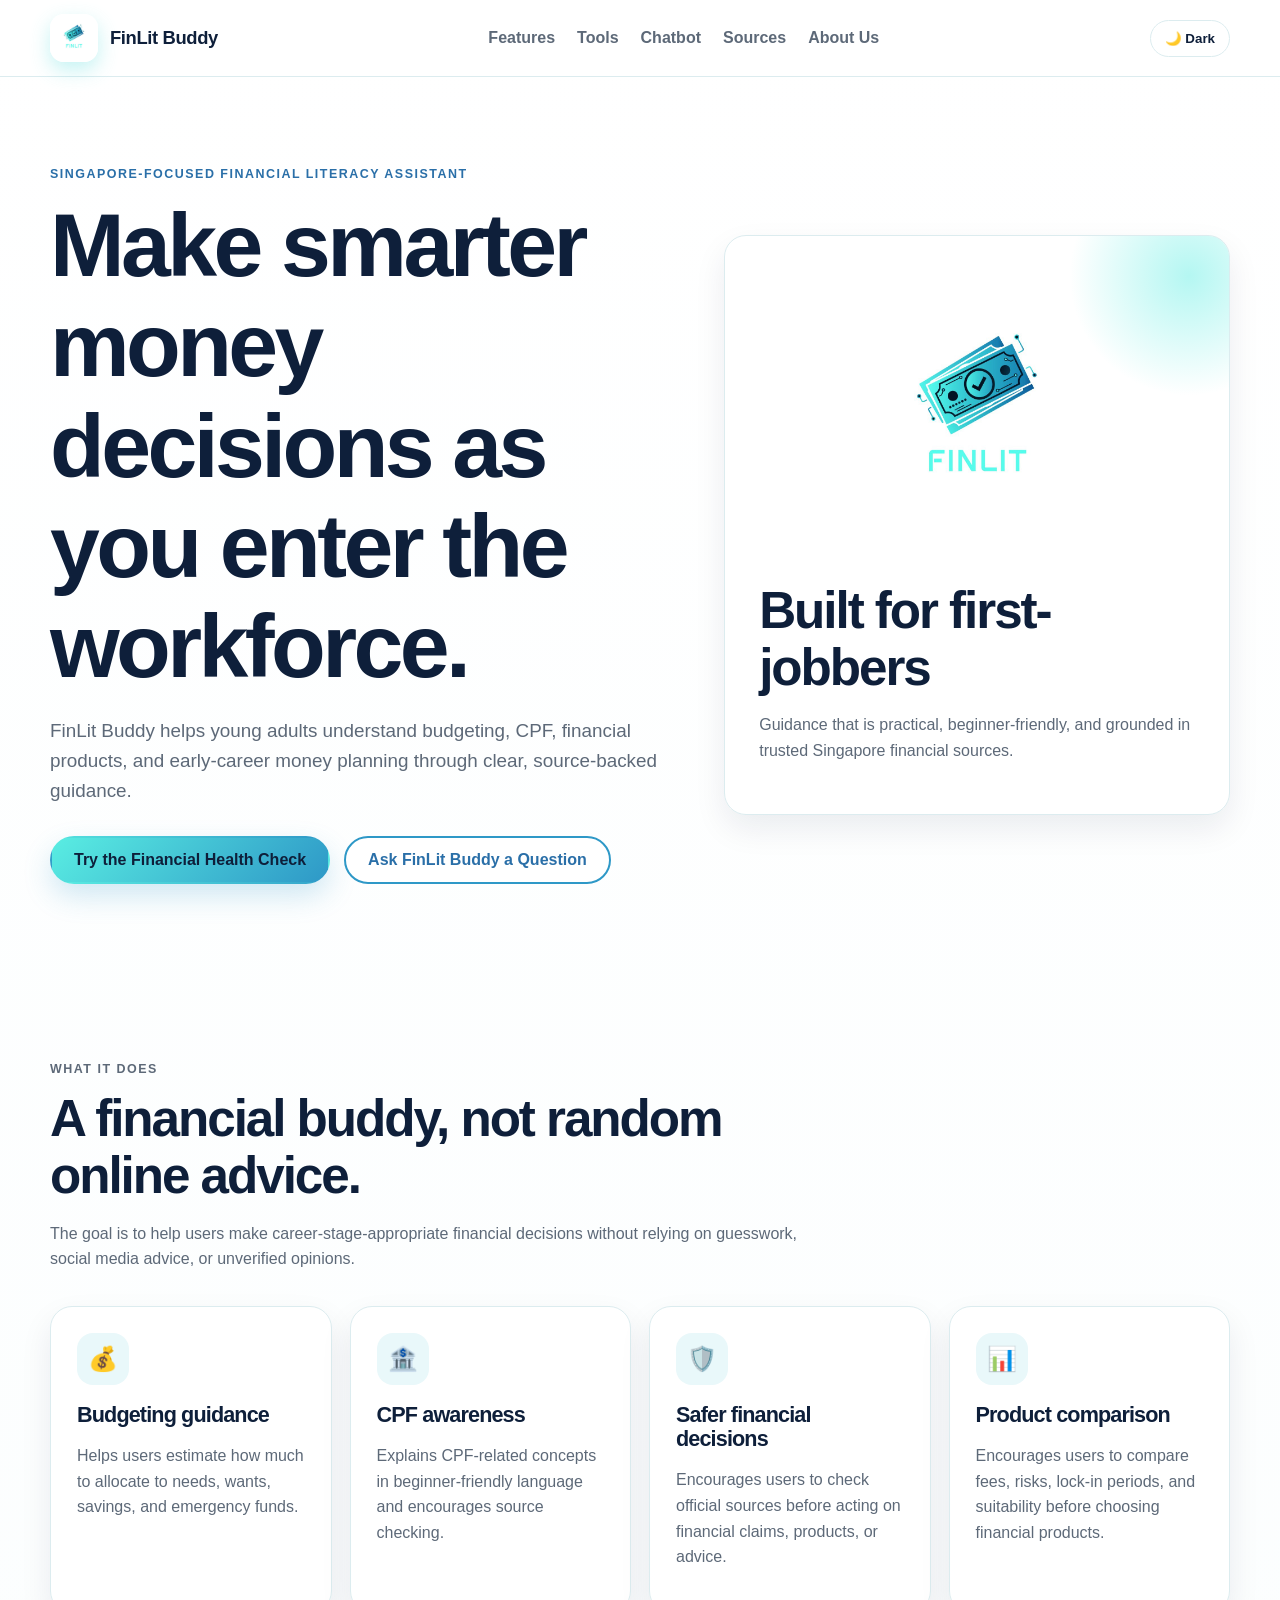
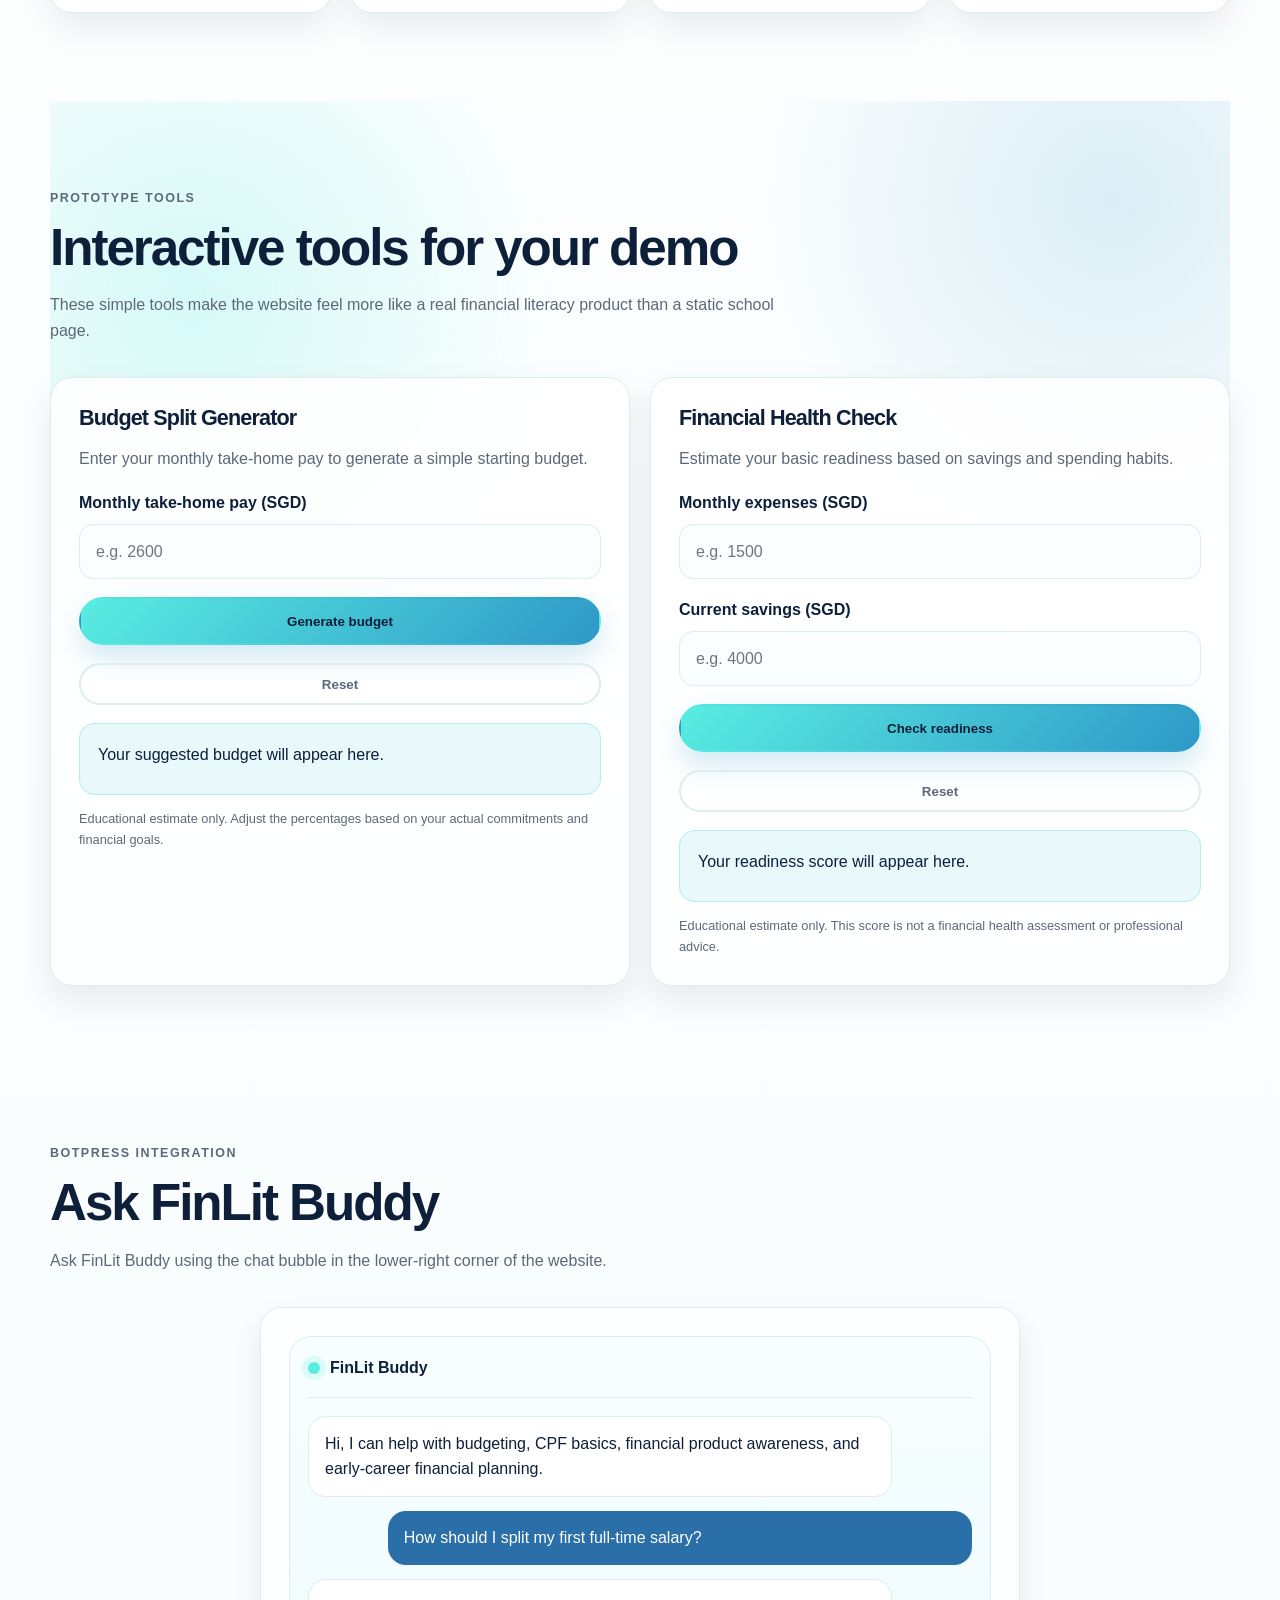
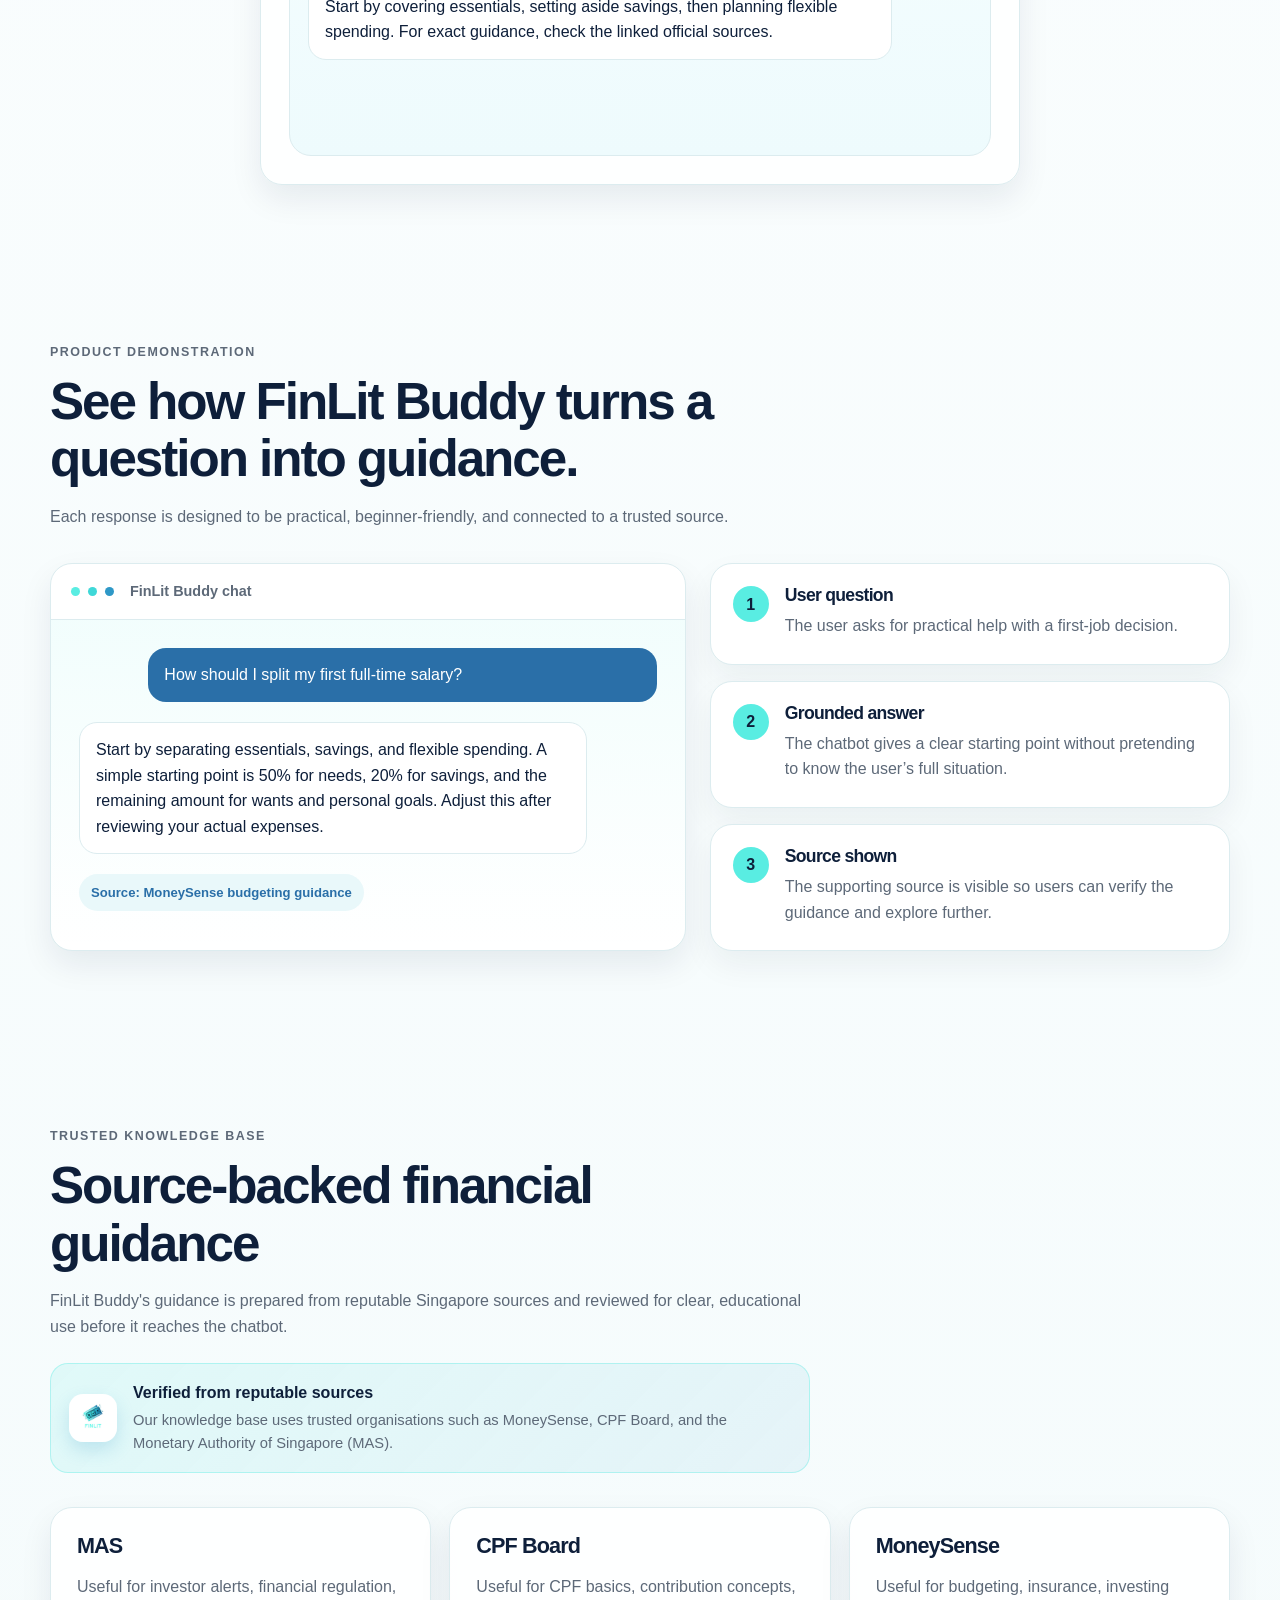
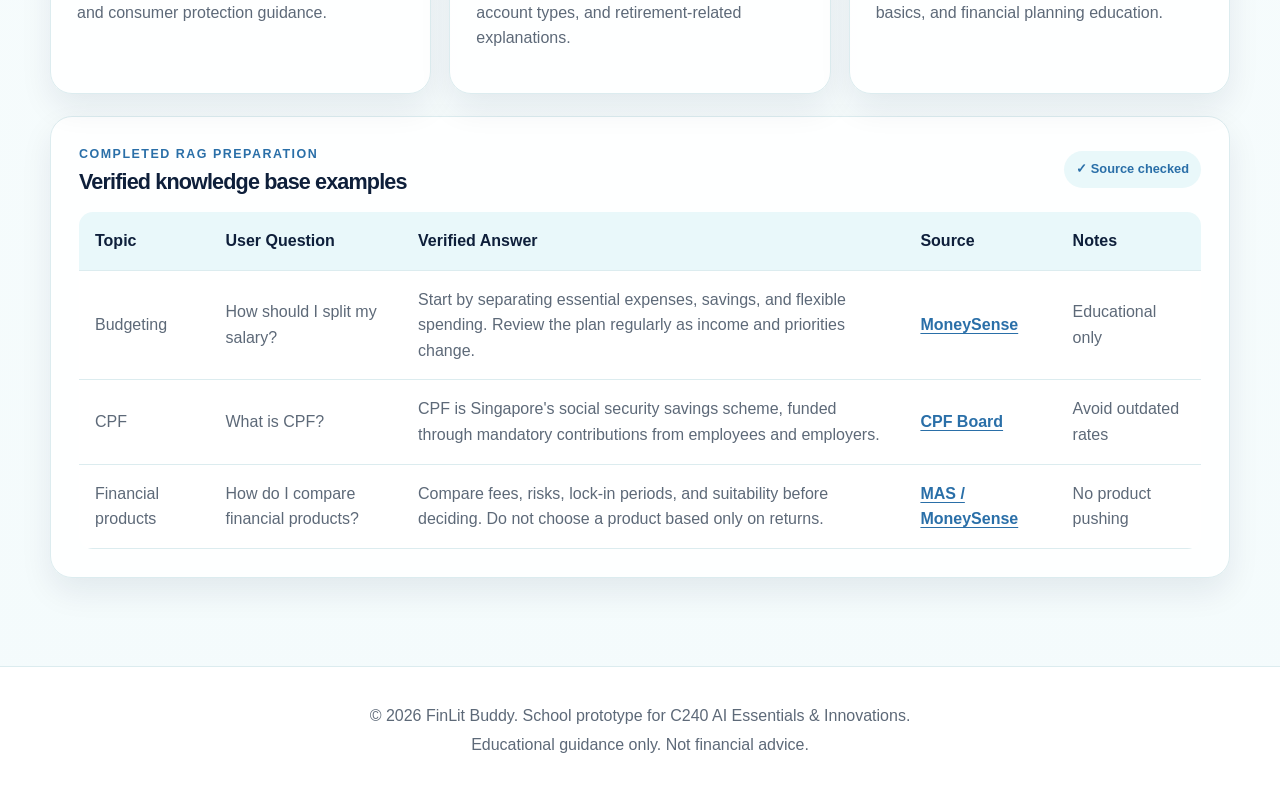
==== commit deb1cb3c: "Bug fix v1.5" ====
--- a/index.html
+++ b/index.html
@@ -386,15 +386,9 @@
           <h2>Source-backed financial guidance</h2>
 
           <p>
-<<<<<<< HEAD
             FinLit Buddy's guidance is prepared from reputable Singapore sources
             and reviewed for clear, educational use before it reaches the
             chatbot.
-=======
-            FinLit Buddy's guidance is prepared from reputable Singapore
-            sources and reviewed for clear, educational use before it reaches
-            the chatbot.
->>>>>>> 3e20f19 (Botpress trial v1.3)
           </p>
 
           <div class="verification-banner">
@@ -469,7 +463,6 @@
                     Start by separating essential expenses, savings, and
                     flexible spending. Review the plan regularly as income and
                     priorities change.
-<<<<<<< HEAD
                   </td>
                   <td>
                     <a
@@ -479,10 +472,6 @@
                       >MoneySense</a
                     >
                   </td>
-=======
-                  </td>
-                  <td><a href="https://www.moneysense.gov.sg/" target="_blank" rel="noopener">MoneySense</a></td>
->>>>>>> 3e20f19 (Botpress trial v1.3)
                   <td>Educational only</td>
                 </tr>
 
@@ -493,7 +482,6 @@
                     CPF is Singapore's social security savings scheme, funded
                     through mandatory contributions from employees and
                     employers.
-<<<<<<< HEAD
                   </td>
                   <td>
                     <a
@@ -503,10 +491,6 @@
                       >CPF Board</a
                     >
                   </td>
-=======
-                  </td>
-                  <td><a href="https://www.cpf.gov.sg/" target="_blank" rel="noopener">CPF Board</a></td>
->>>>>>> 3e20f19 (Botpress trial v1.3)
                   <td>Avoid outdated rates</td>
                 </tr>
 
@@ -516,7 +500,6 @@
                   <td>
                     Compare fees, risks, lock-in periods, and suitability before
                     deciding. Do not choose a product based only on returns.
-<<<<<<< HEAD
                   </td>
                   <td>
                     <a
@@ -526,10 +509,6 @@
                       >MAS / MoneySense</a
                     >
                   </td>
-=======
-                  </td>
-                  <td><a href="https://www.mas.gov.sg/" target="_blank" rel="noopener">MAS / MoneySense</a></td>
->>>>>>> 3e20f19 (Botpress trial v1.3)
                   <td>No product pushing</td>
                 </tr>
               </tbody>
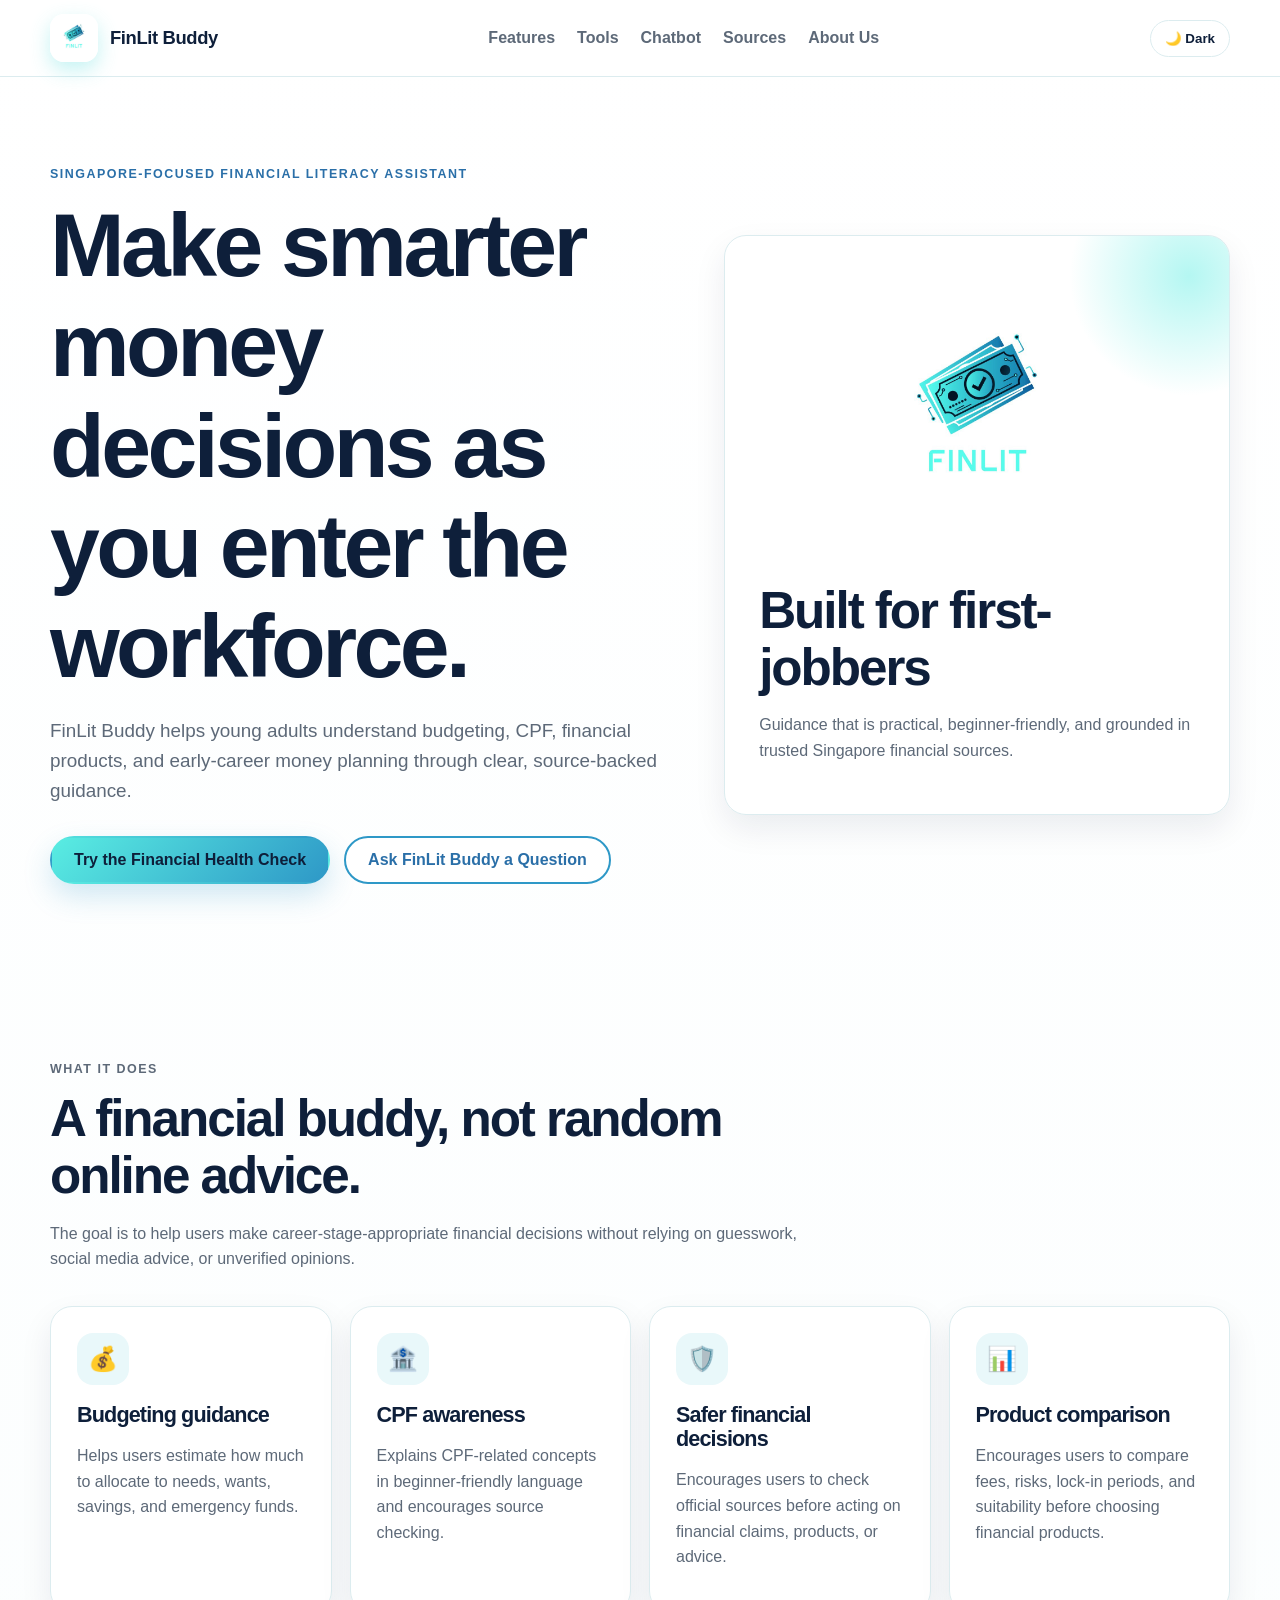
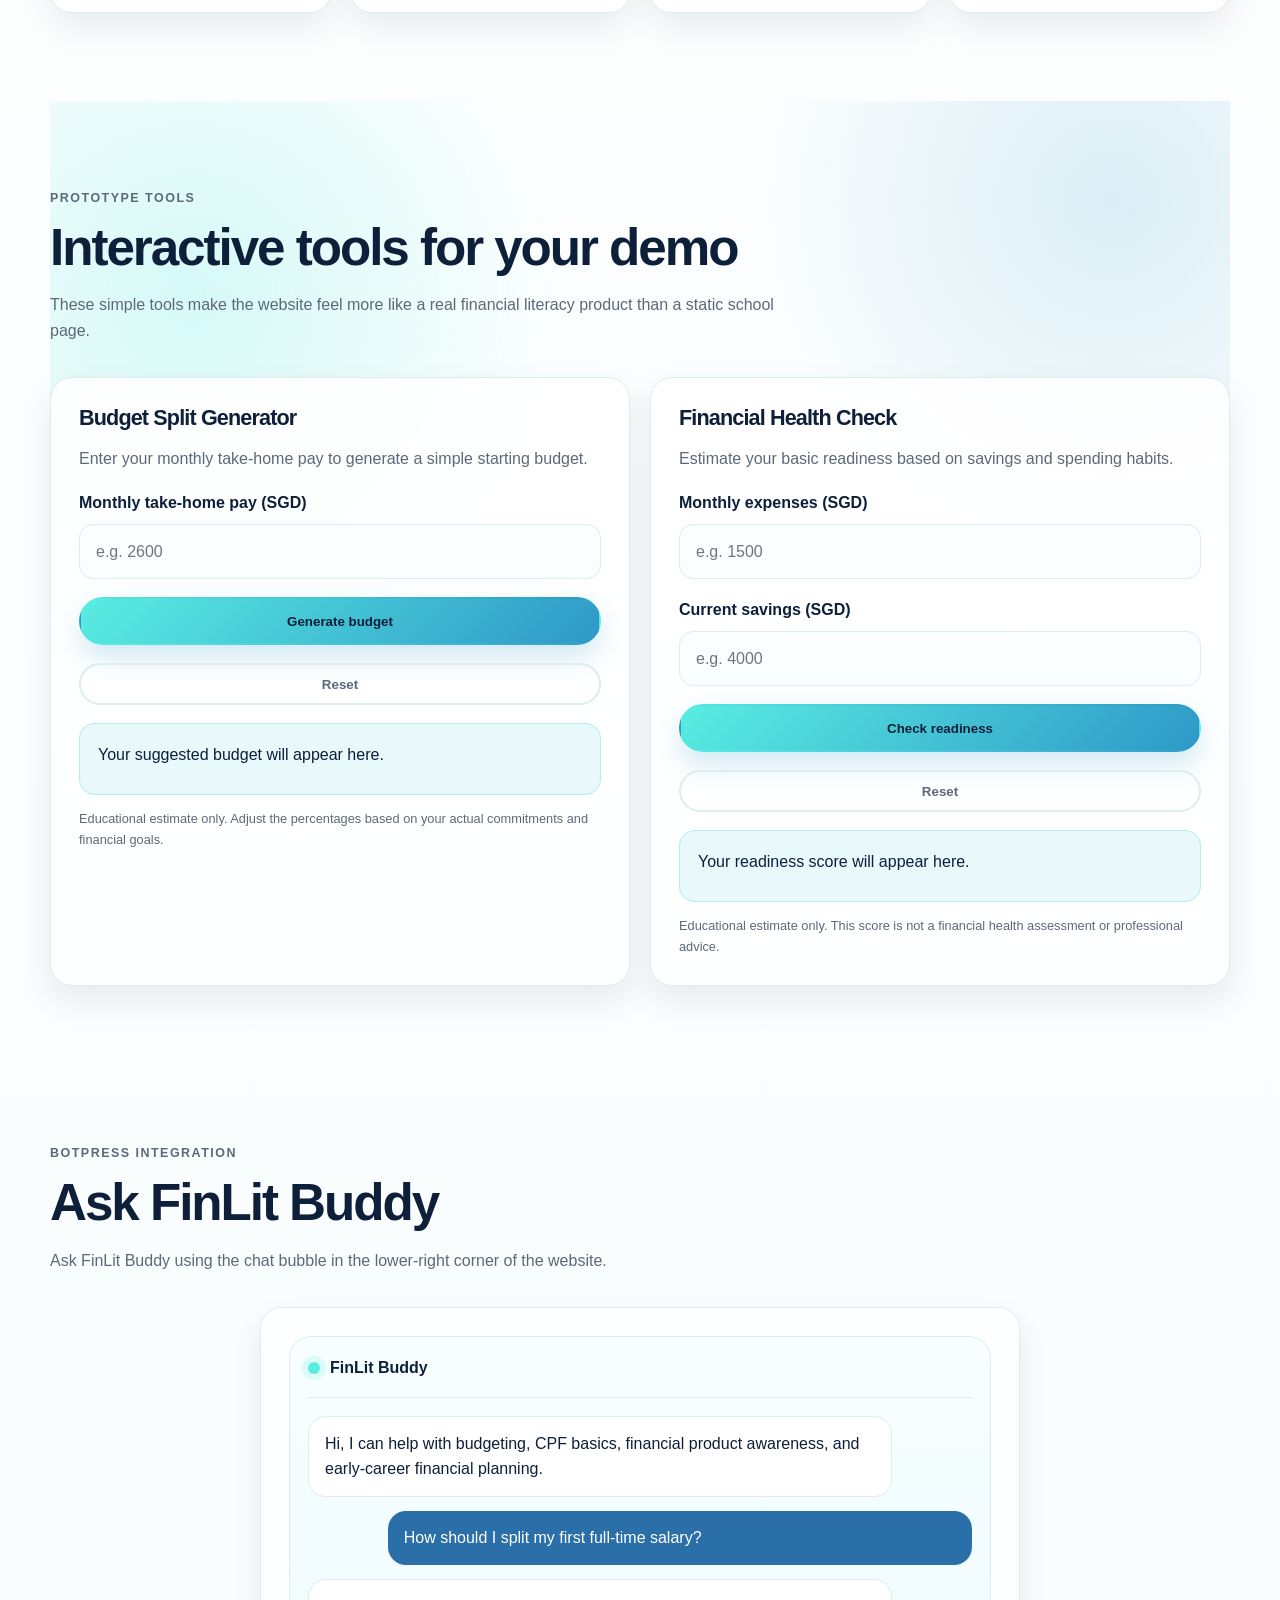
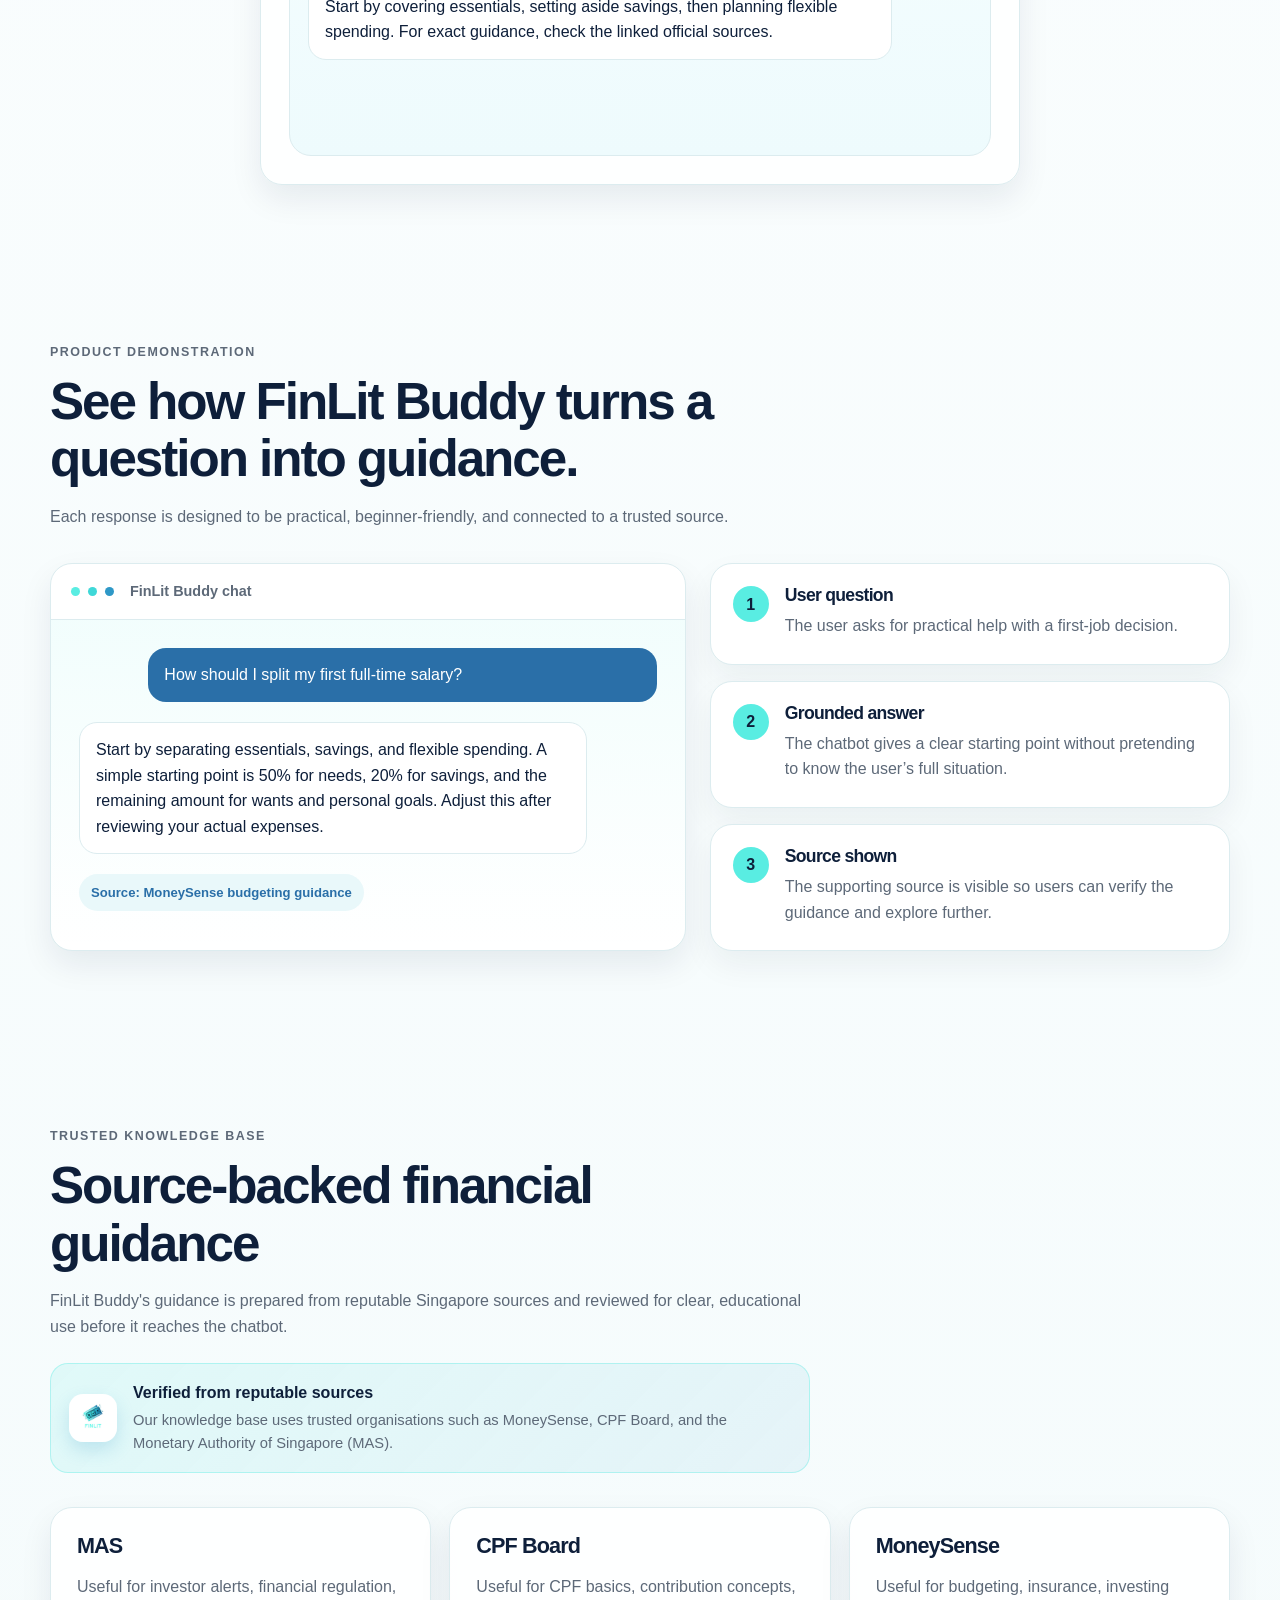
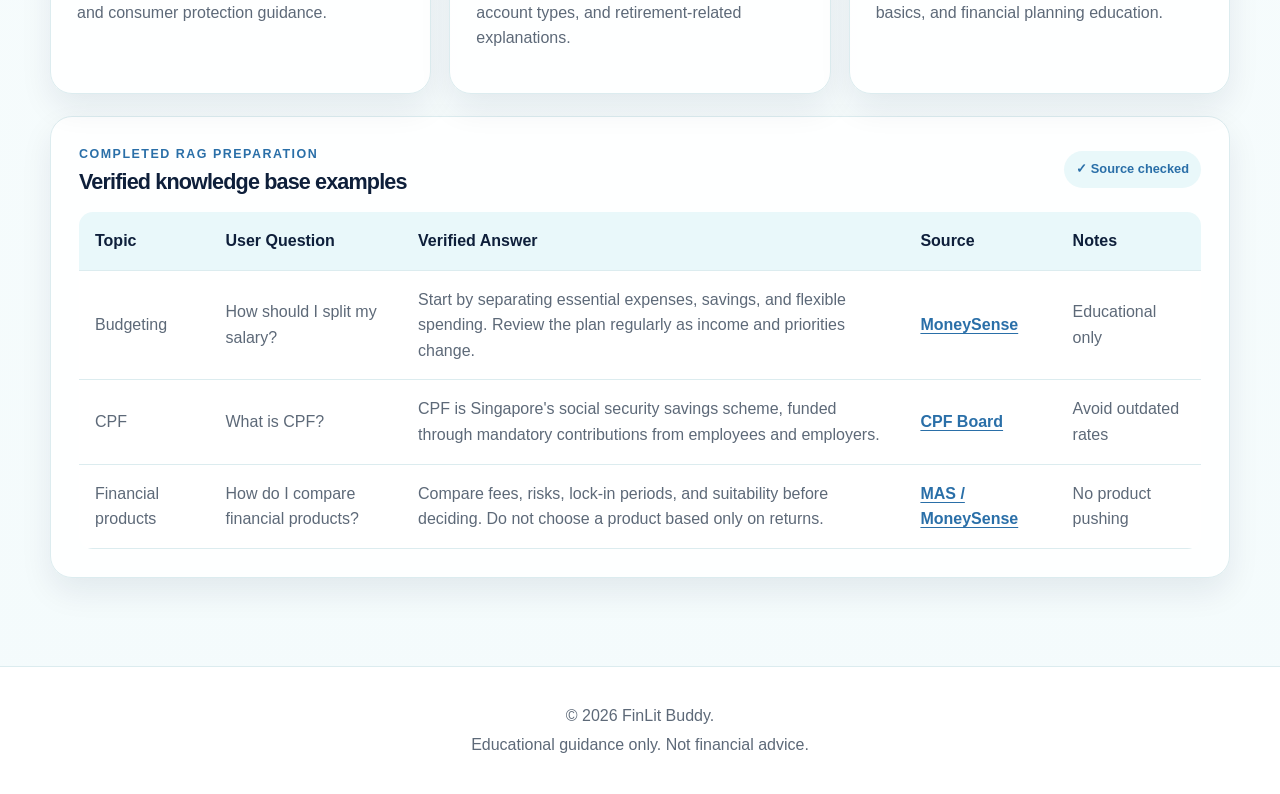
==== commit cd5890ad: "FINAL" ====
--- a/index.html
+++ b/index.html
@@ -31,7 +31,6 @@
       src="https://files.bpcontent.cloud/2026/07/01/10/20260701102708-YHVDHS2E.js"
       defer
     ></script>
-
   </head>
 
   <body>
@@ -519,10 +518,7 @@
     </main>
 
     <footer class="site-footer">
-      <p>
-        © 2026 FinLit Buddy. School prototype for C240 AI Essentials &
-        Innovations.
-      </p>
+      <p>© 2026 FinLit Buddy.</p>
       <p>Educational guidance only. Not financial advice.</p>
     </footer>
 
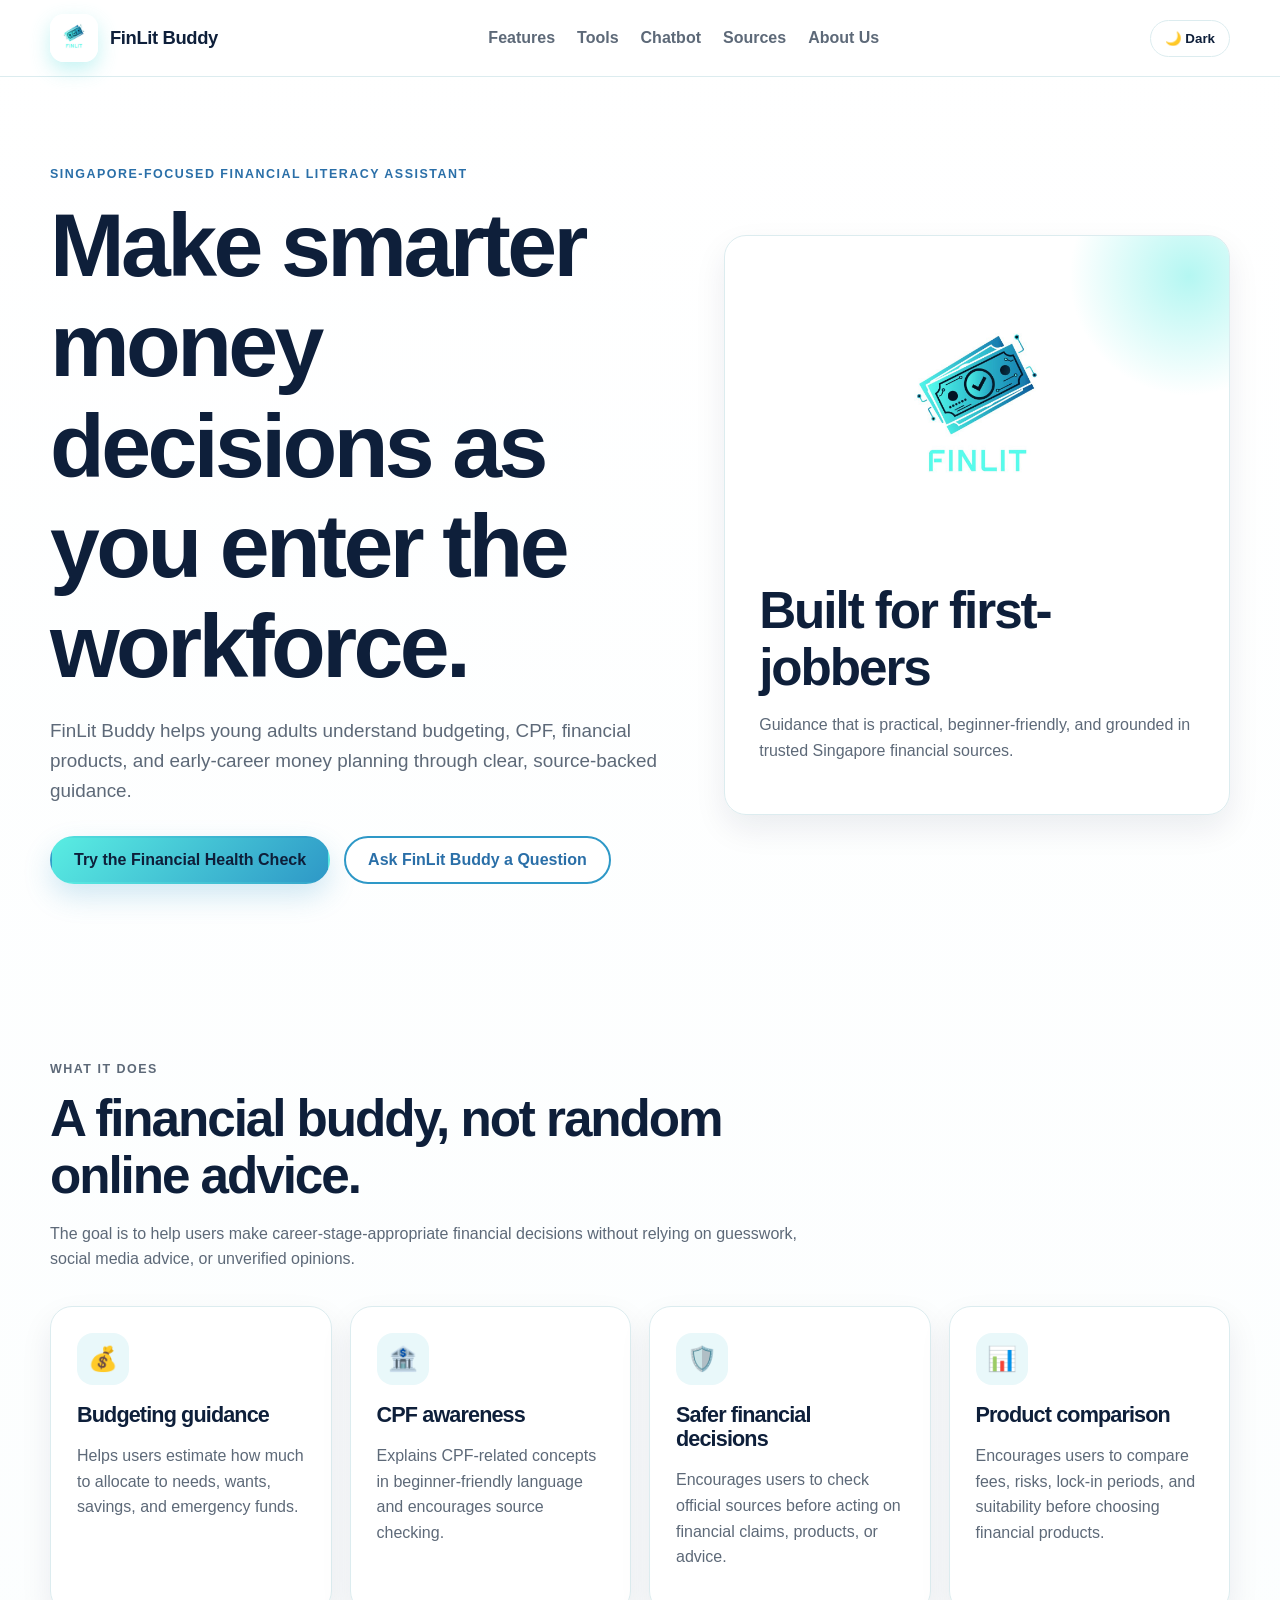
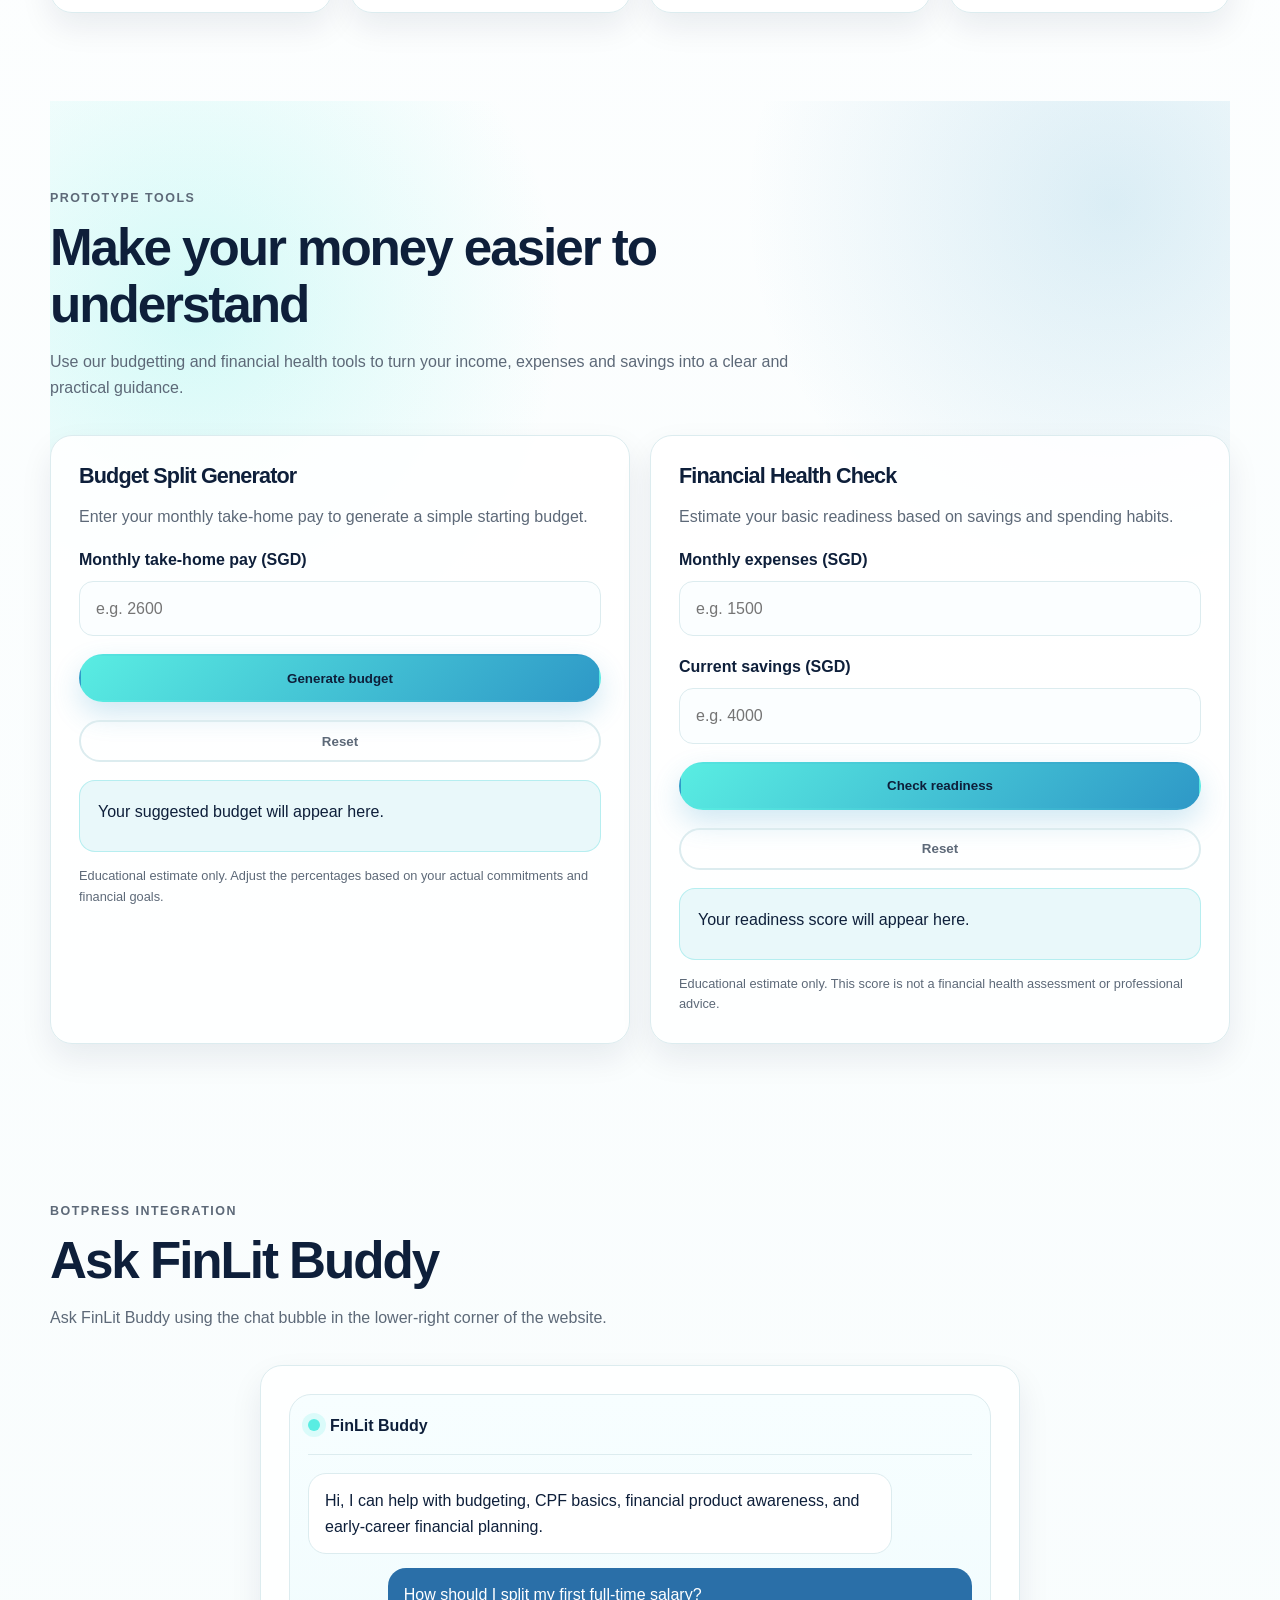
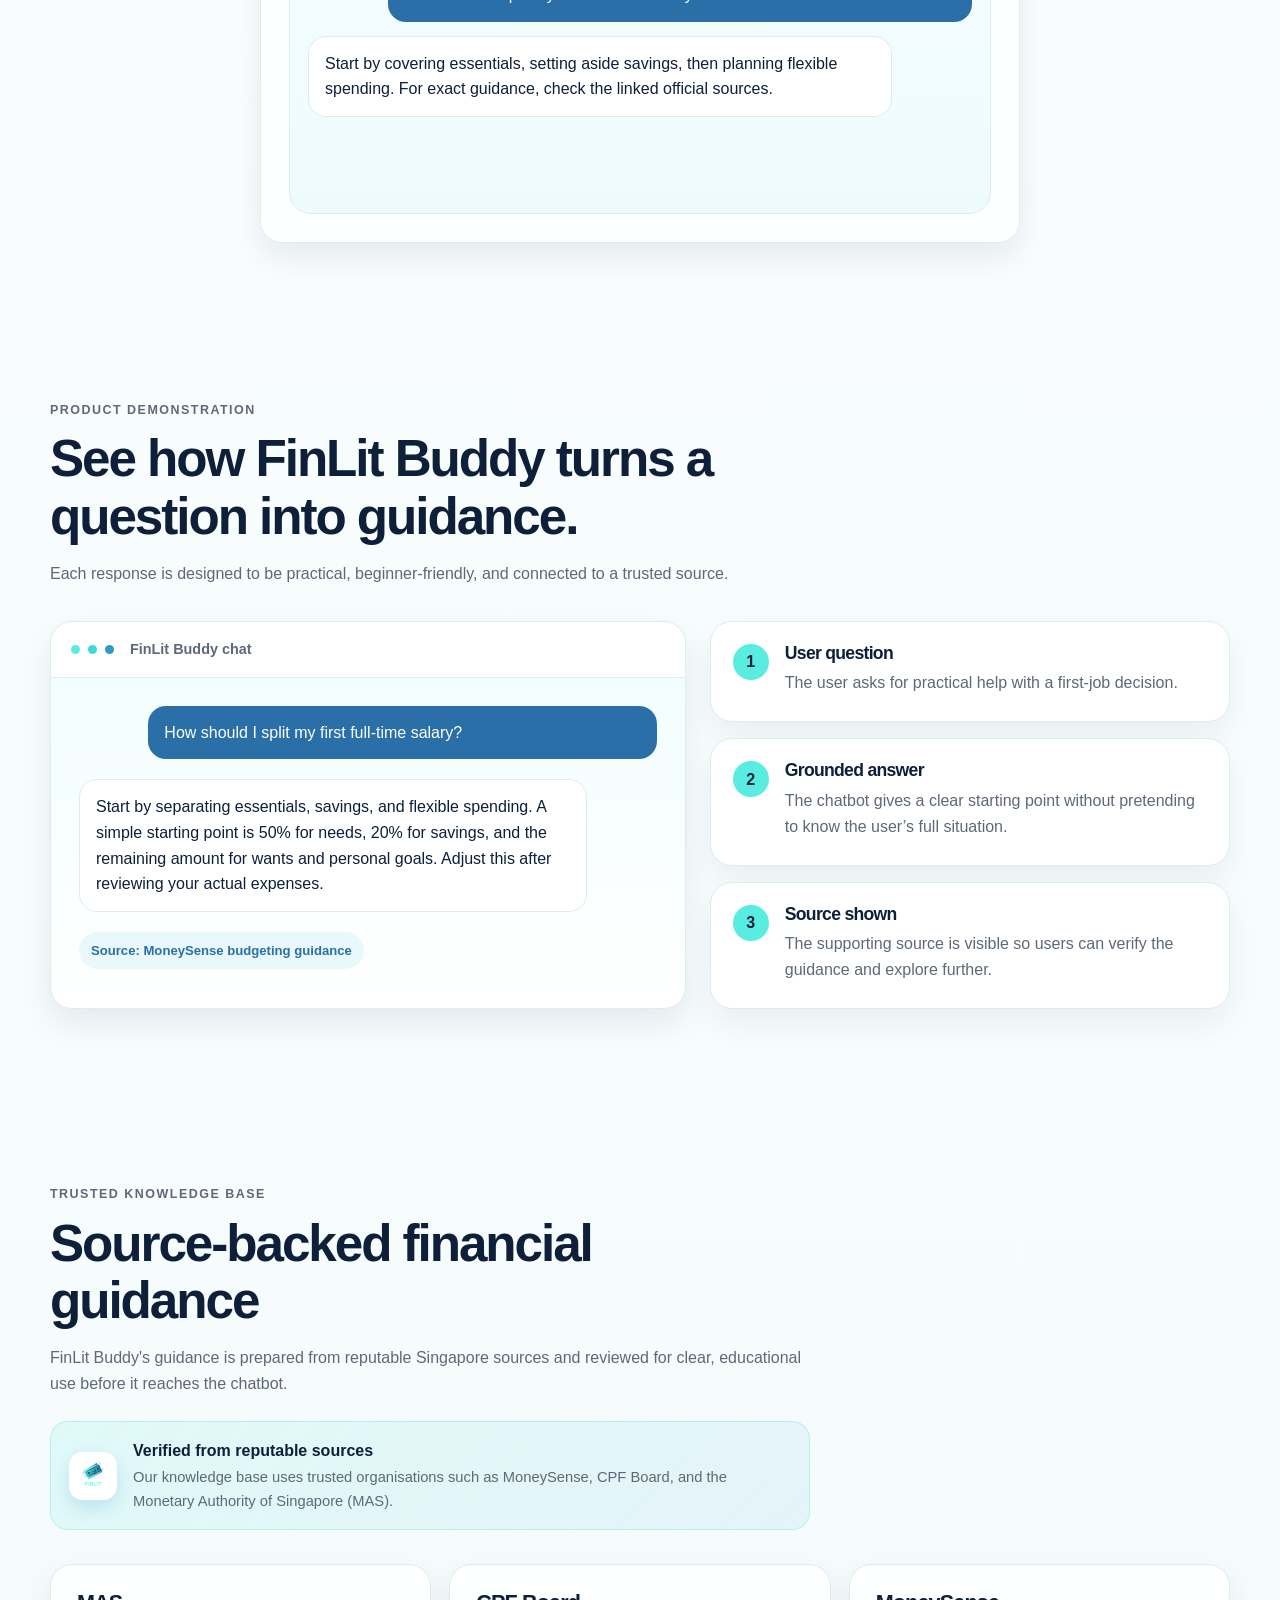
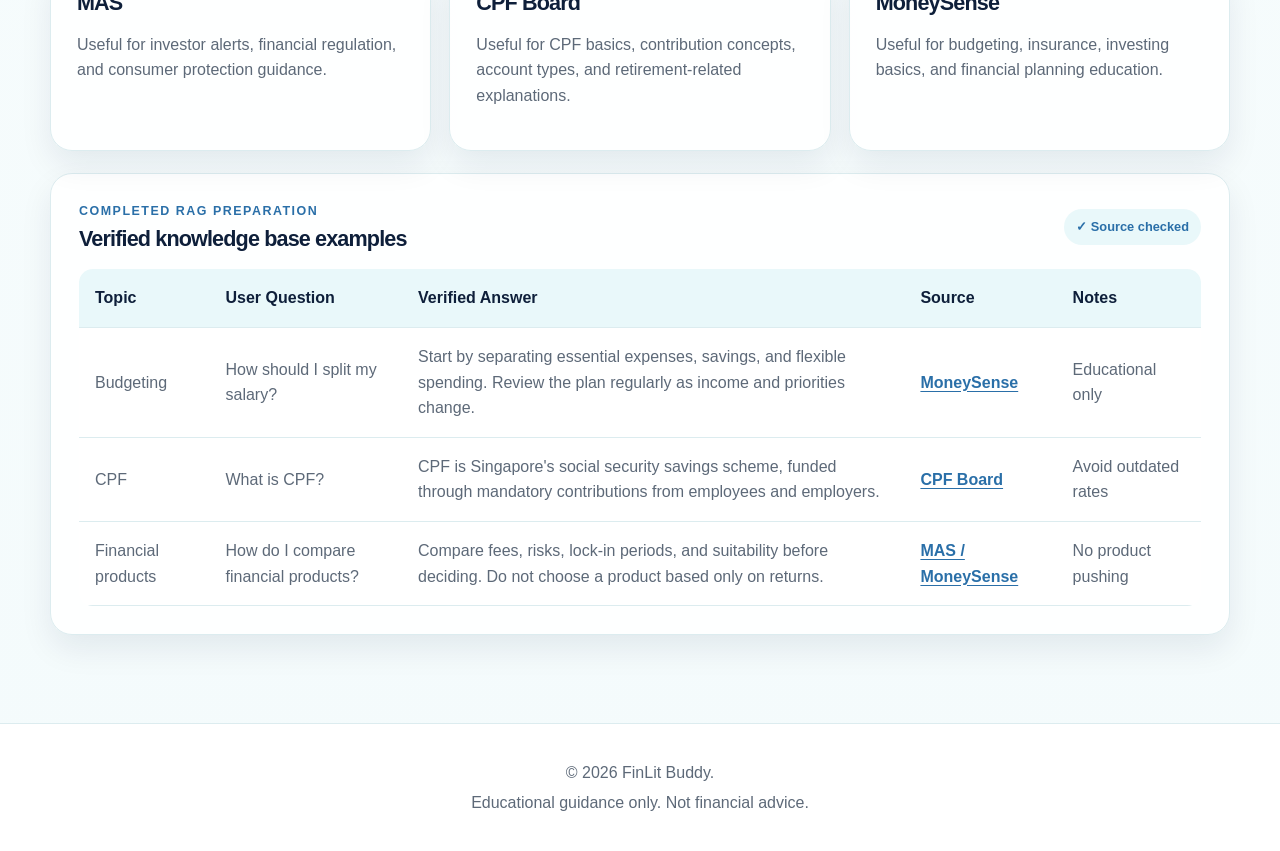
==== commit 490907dc: "v1.8" ====
--- a/index.html
+++ b/index.html
@@ -165,11 +165,11 @@
         <div class="section-heading">
           <p class="eyebrow">Prototype tools</p>
 
-          <h2>Interactive tools for your demo</h2>
+          <h2>Make your money easier to understand</h2>
 
           <p>
-            These simple tools make the website feel more like a real financial
-            literacy product than a static school page.
+            Use our budgetting and financial health tools to turn your income,
+            expenses and savings into a clear and practical guidance.
           </p>
         </div>
 
